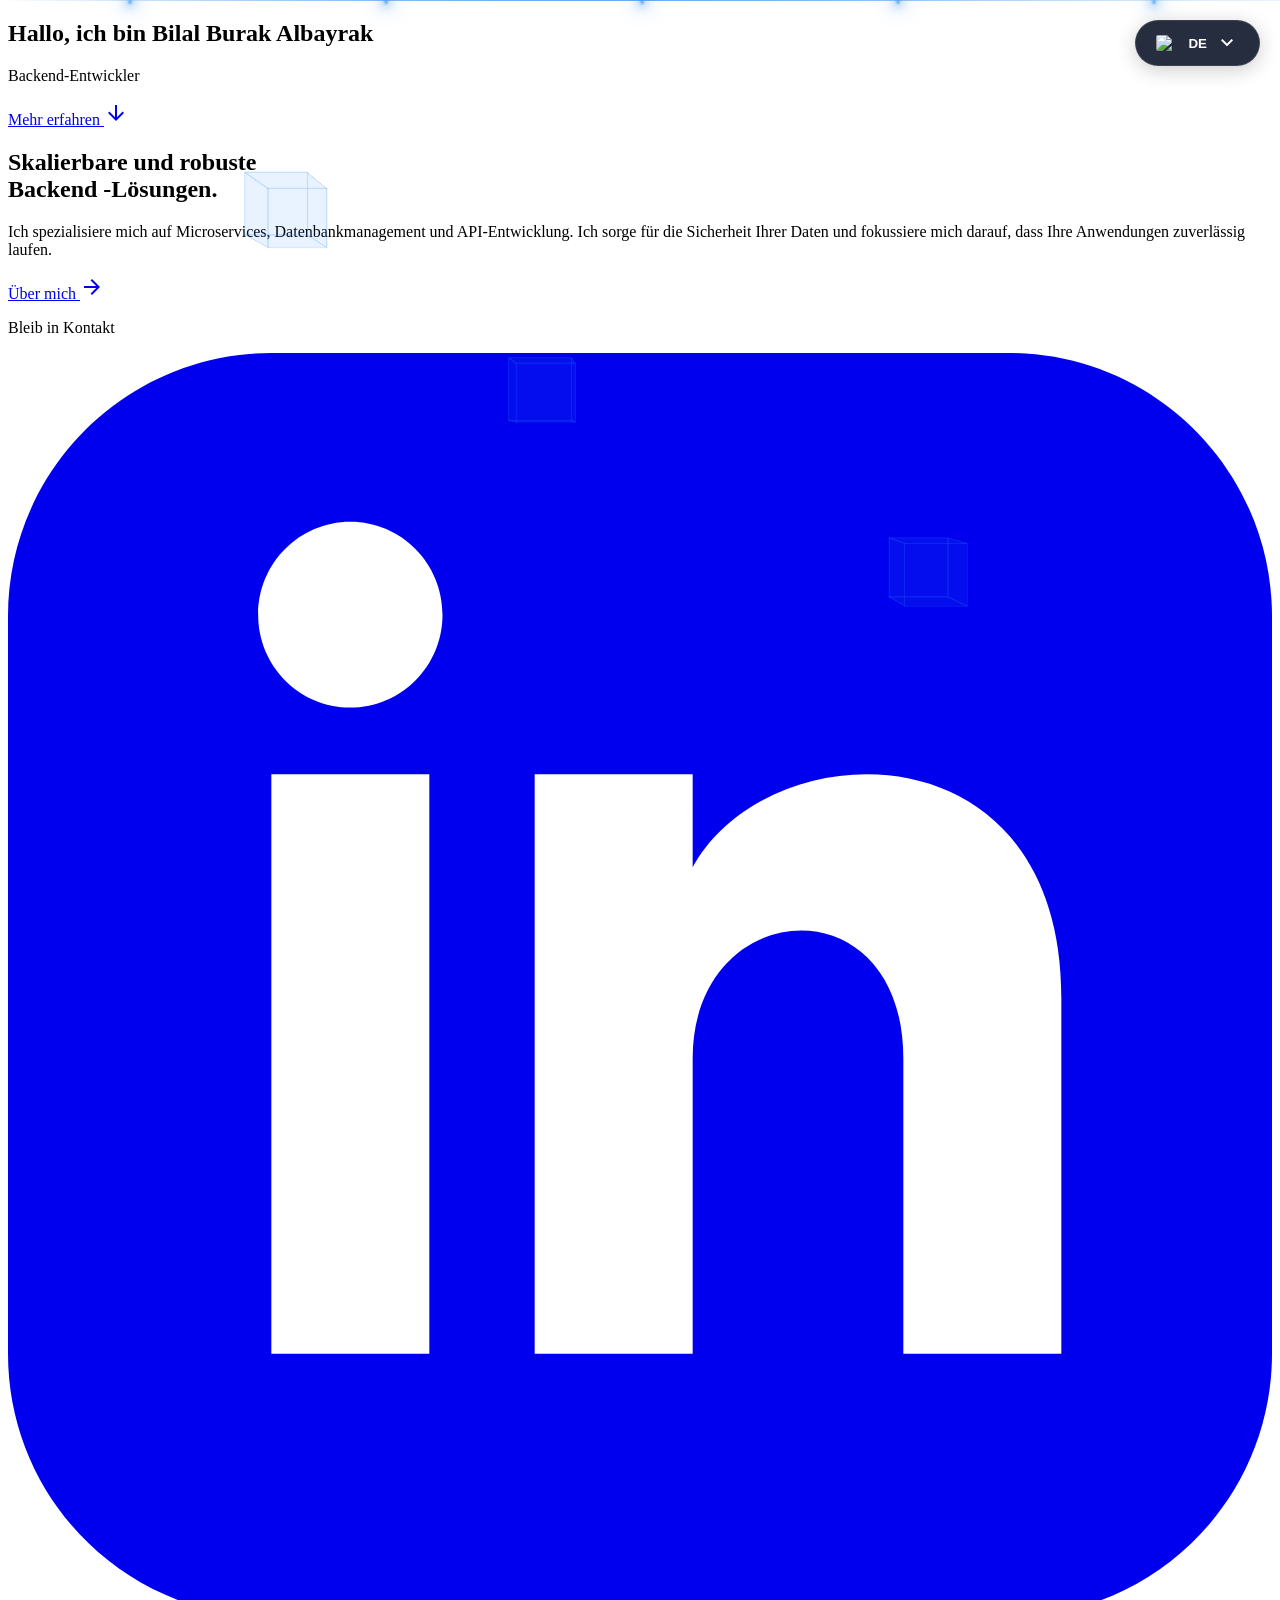
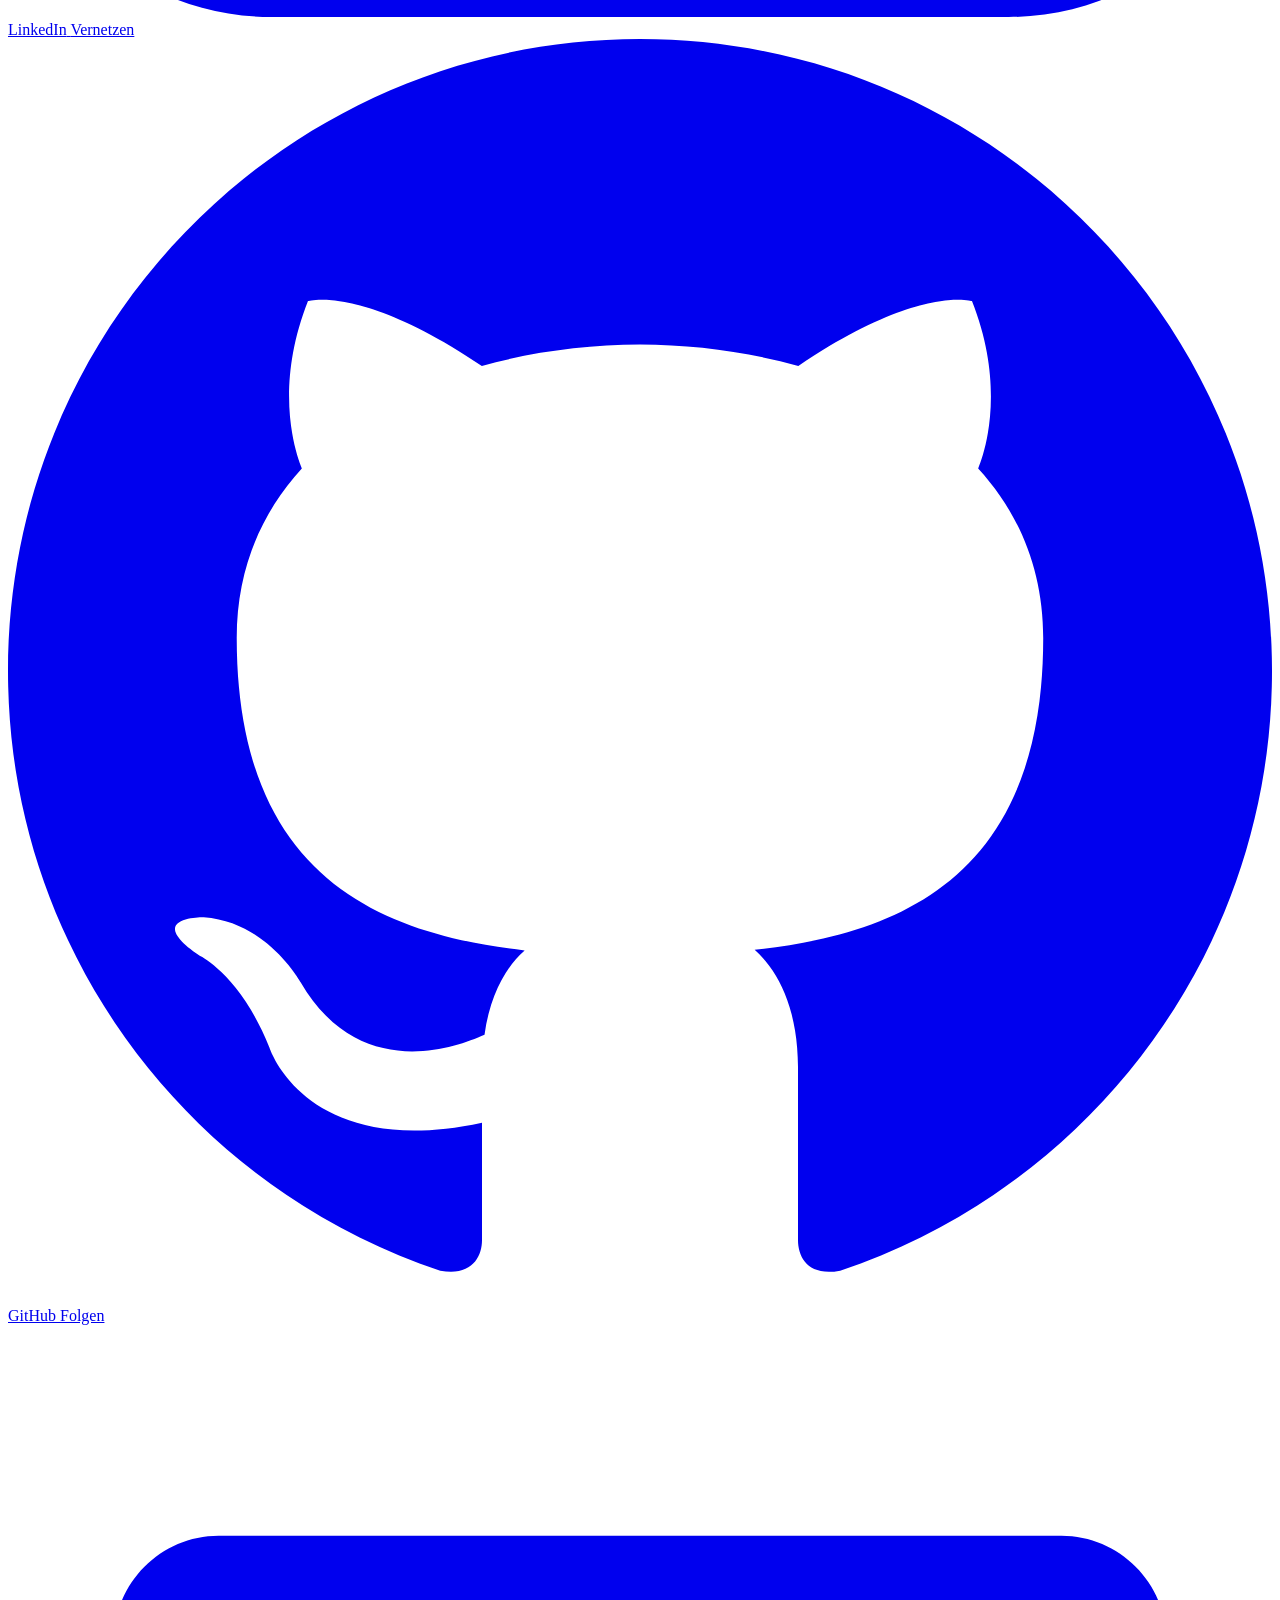
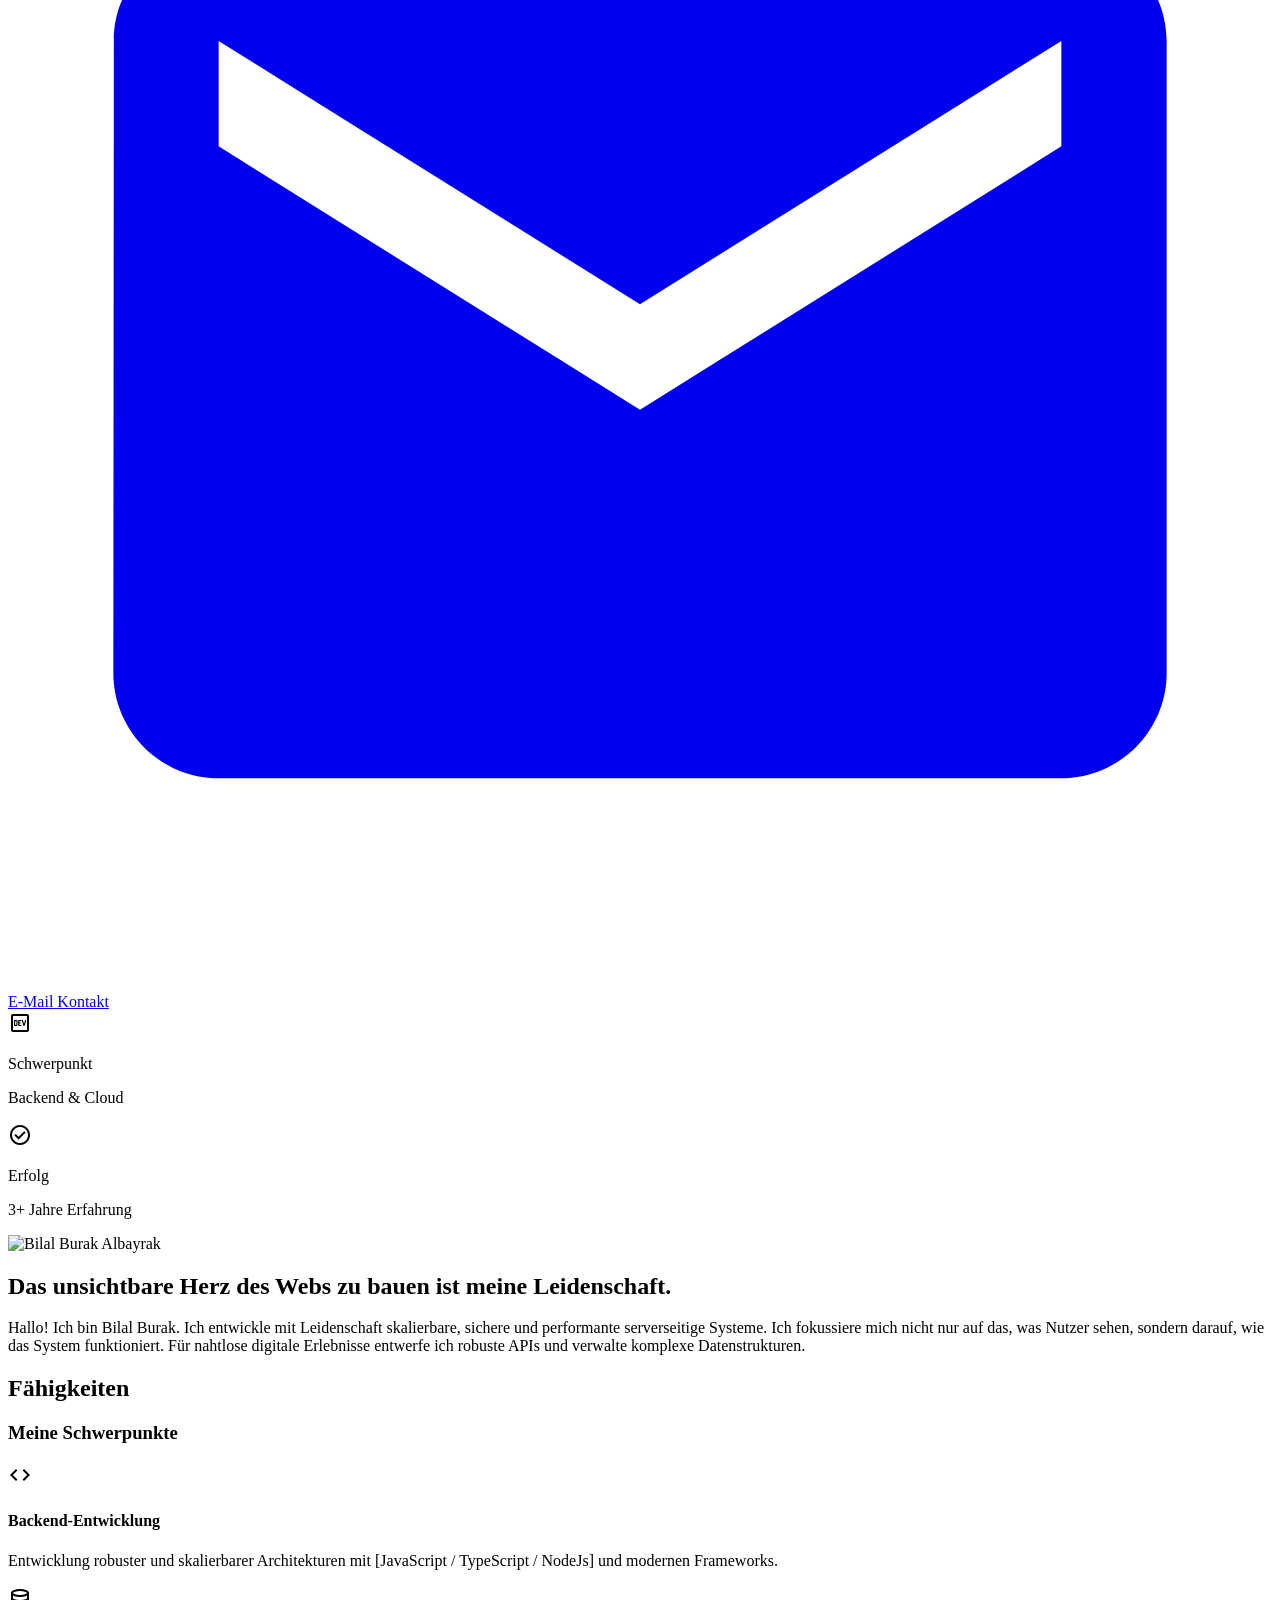
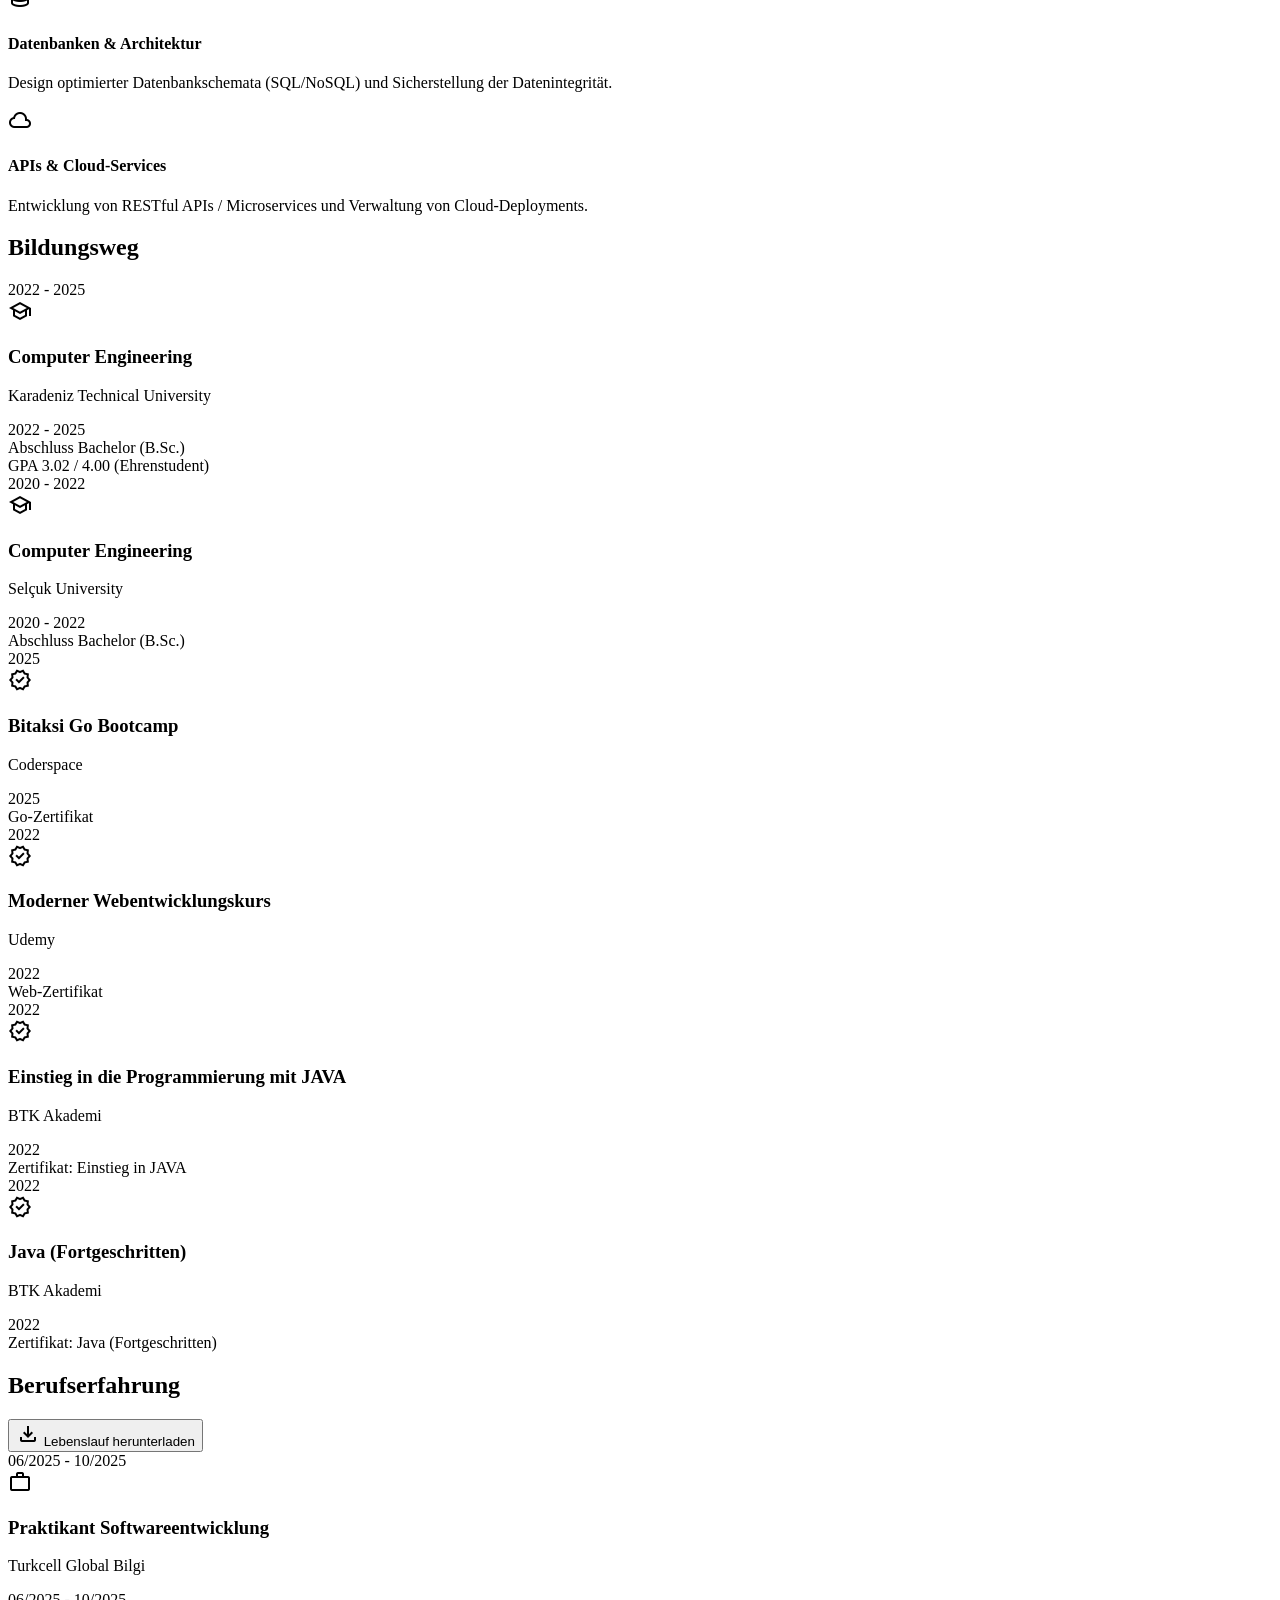
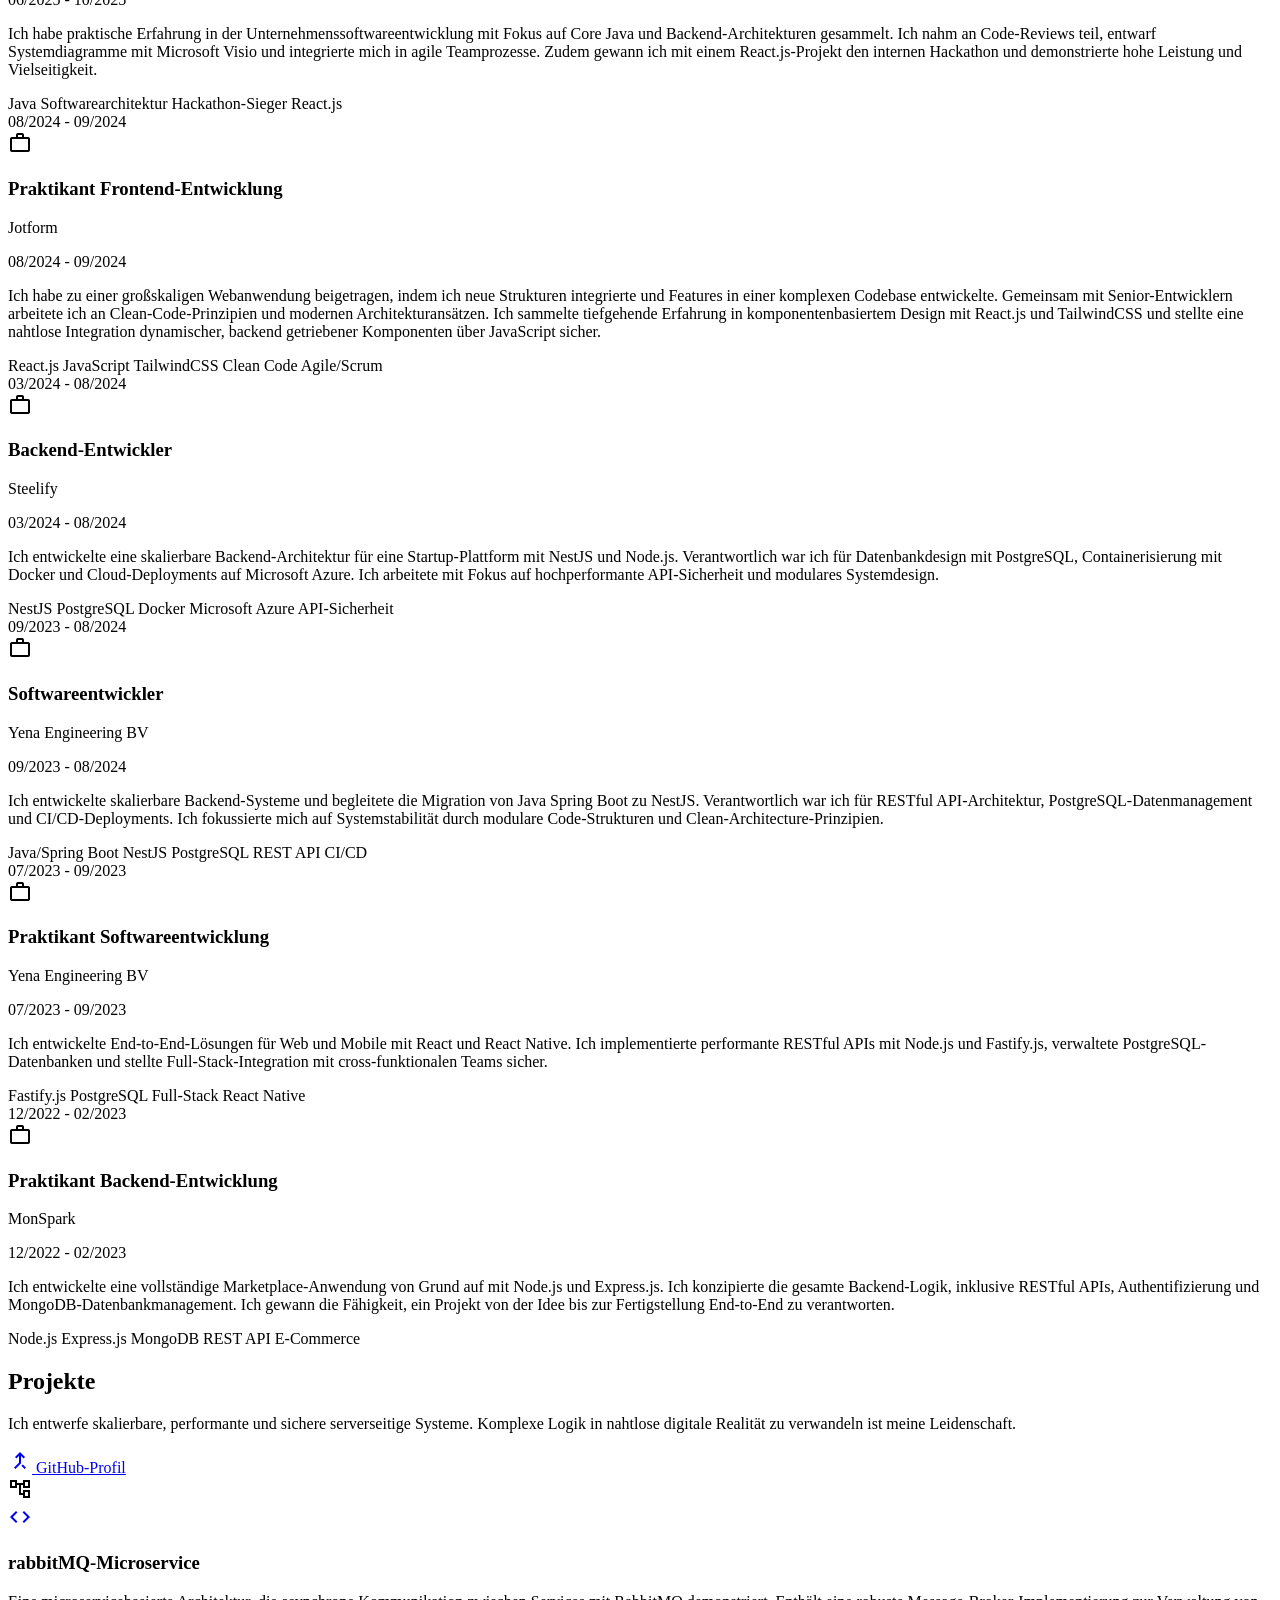
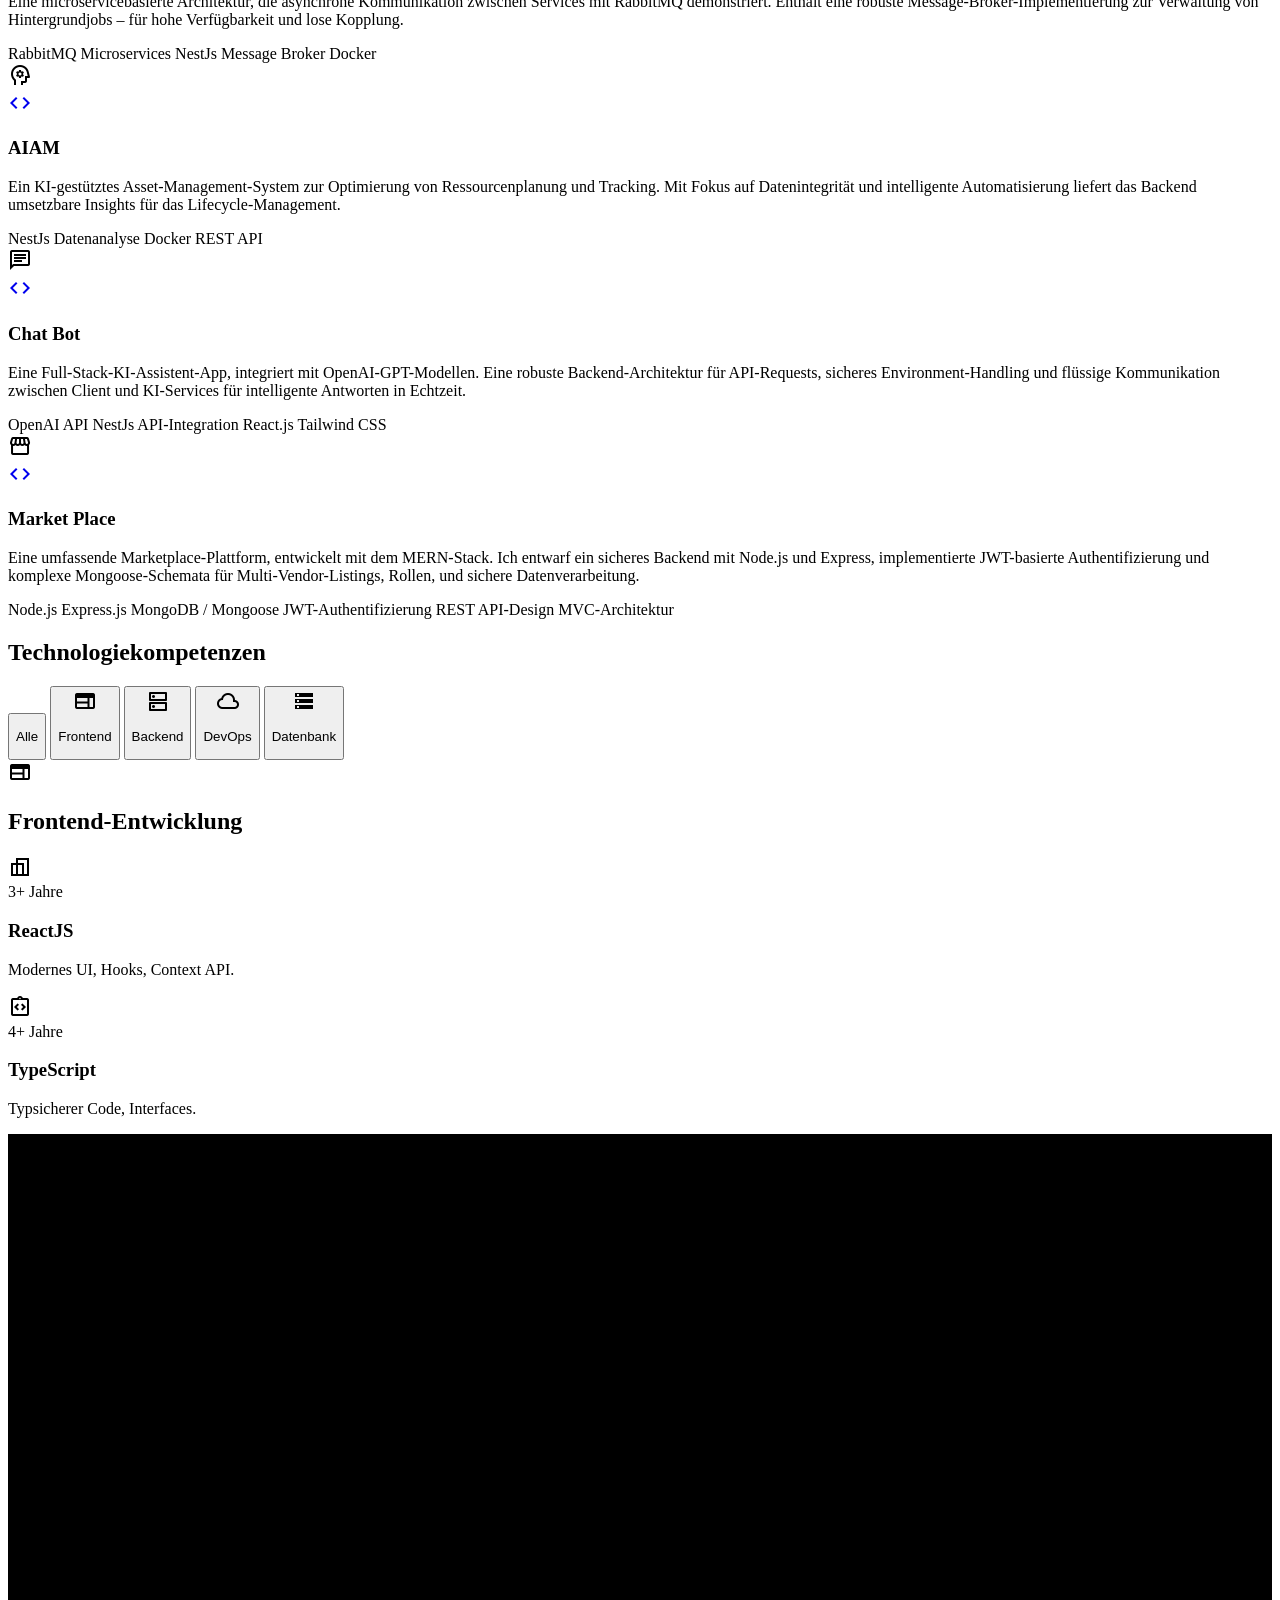
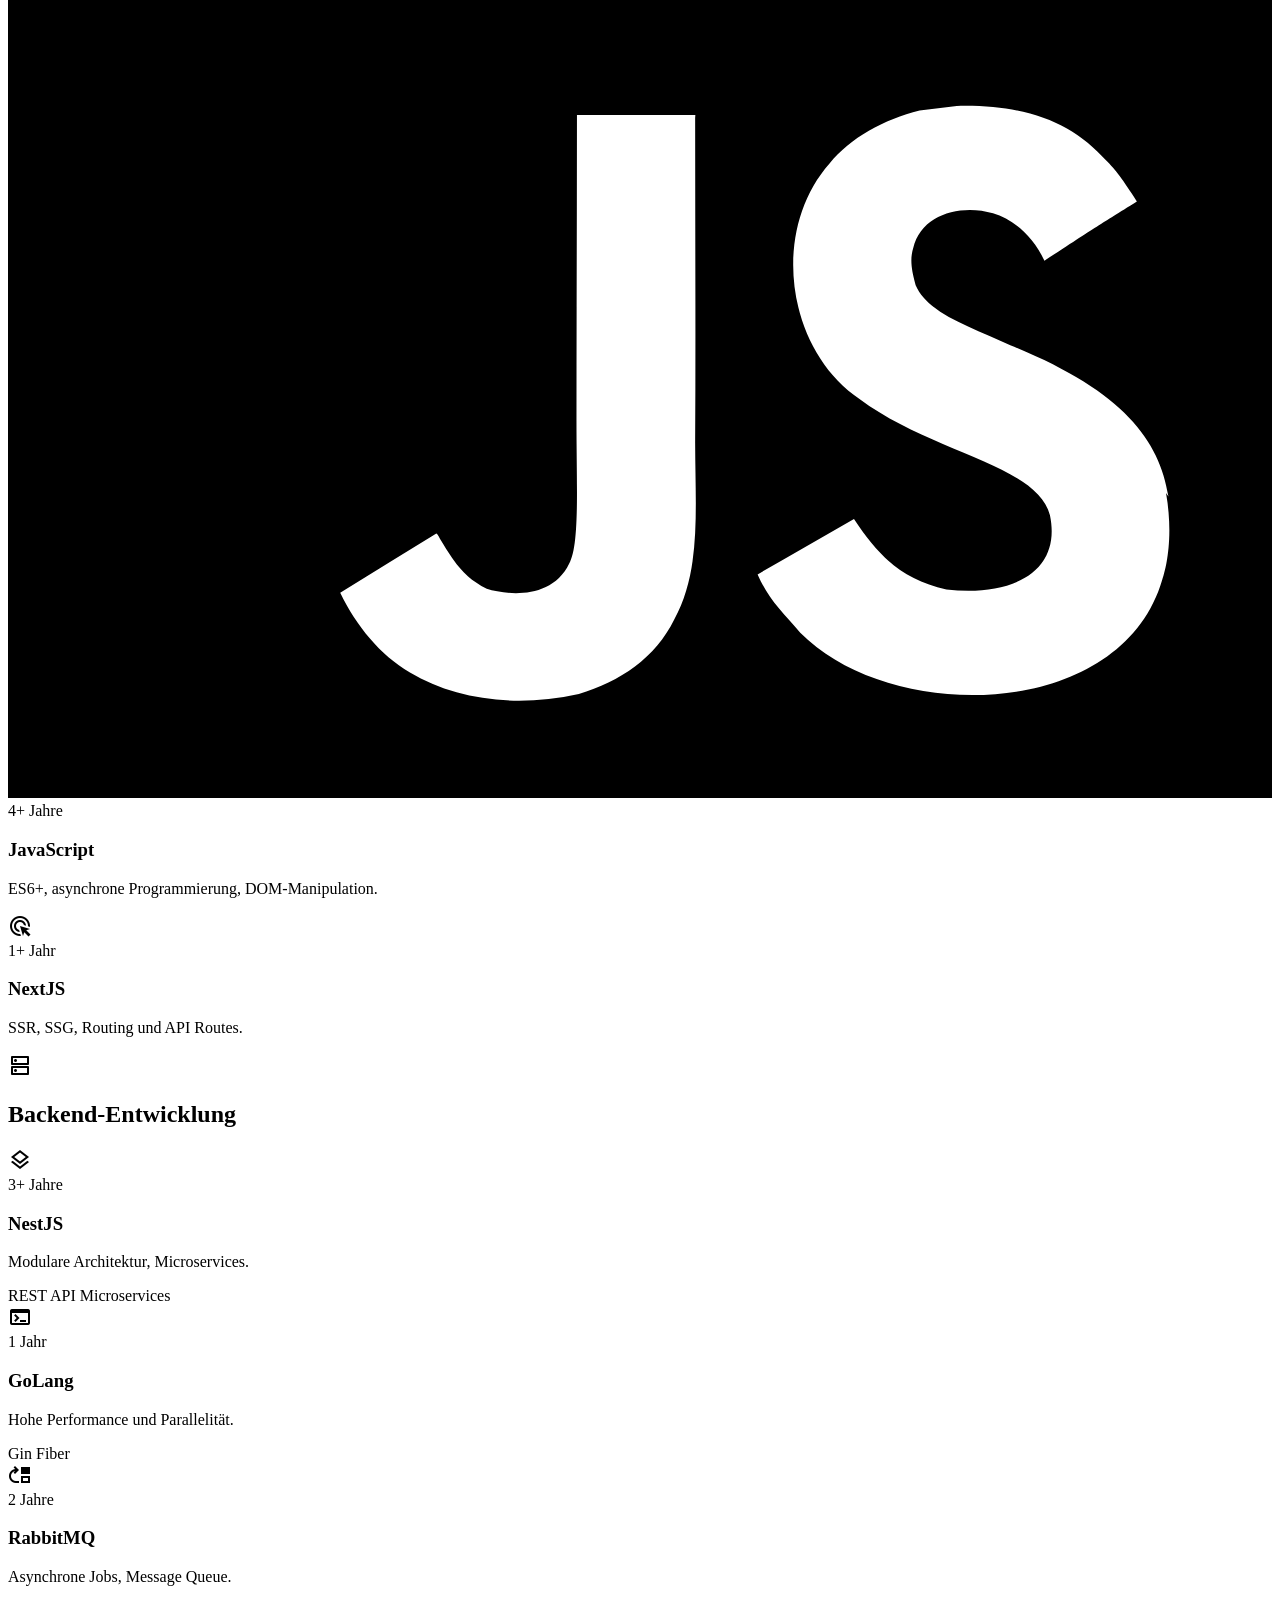
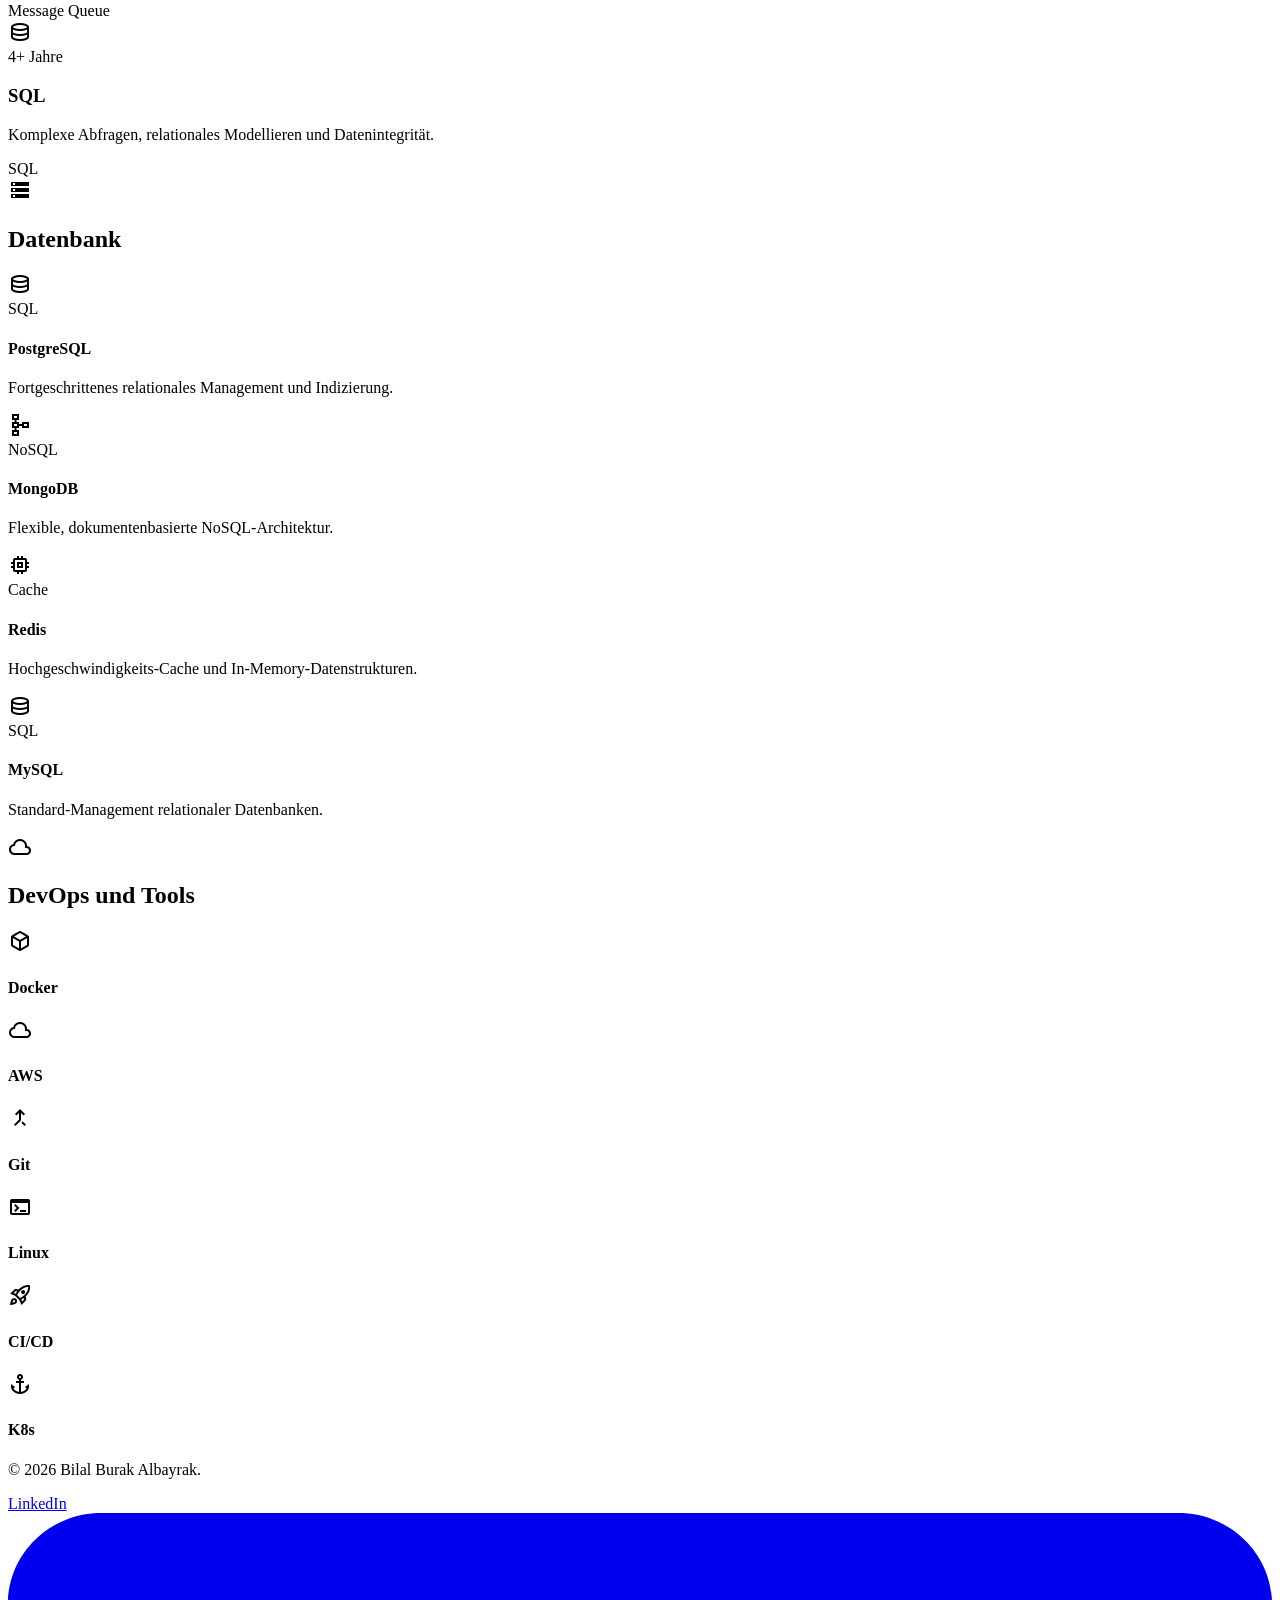
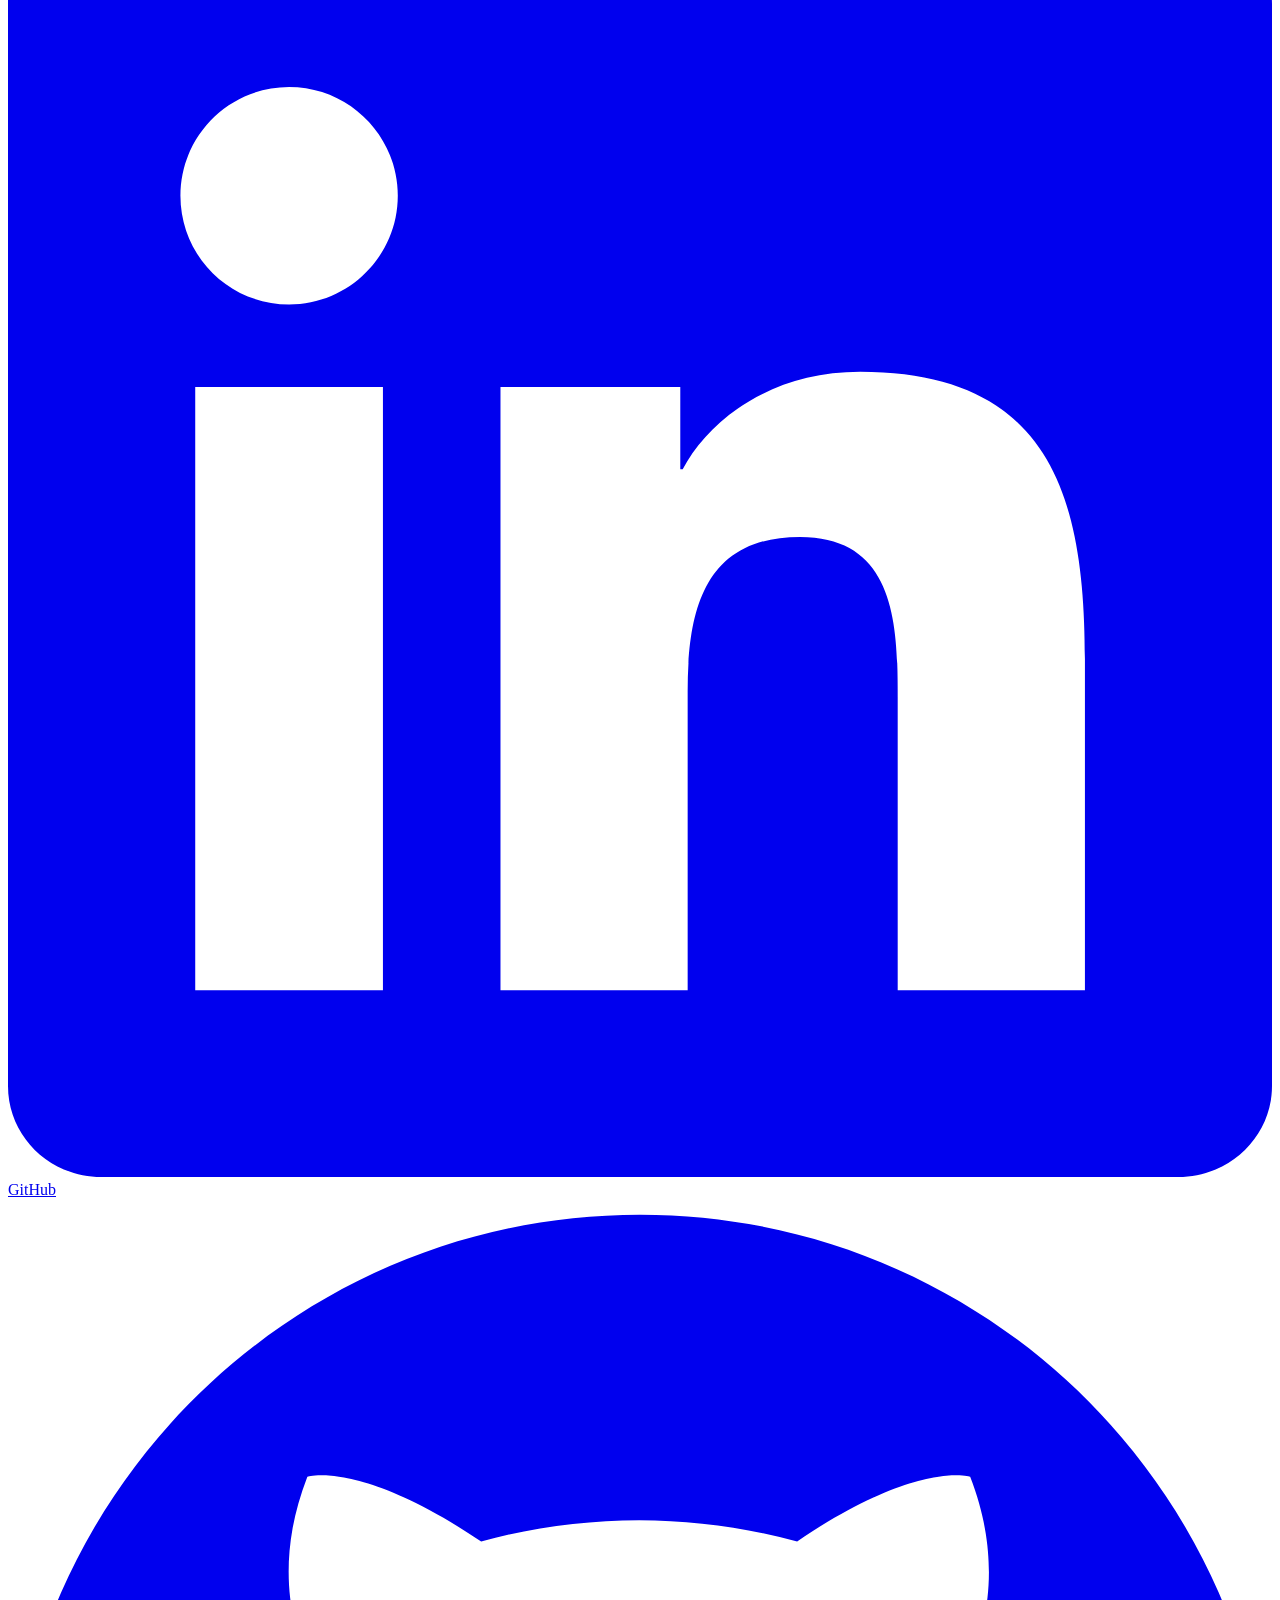
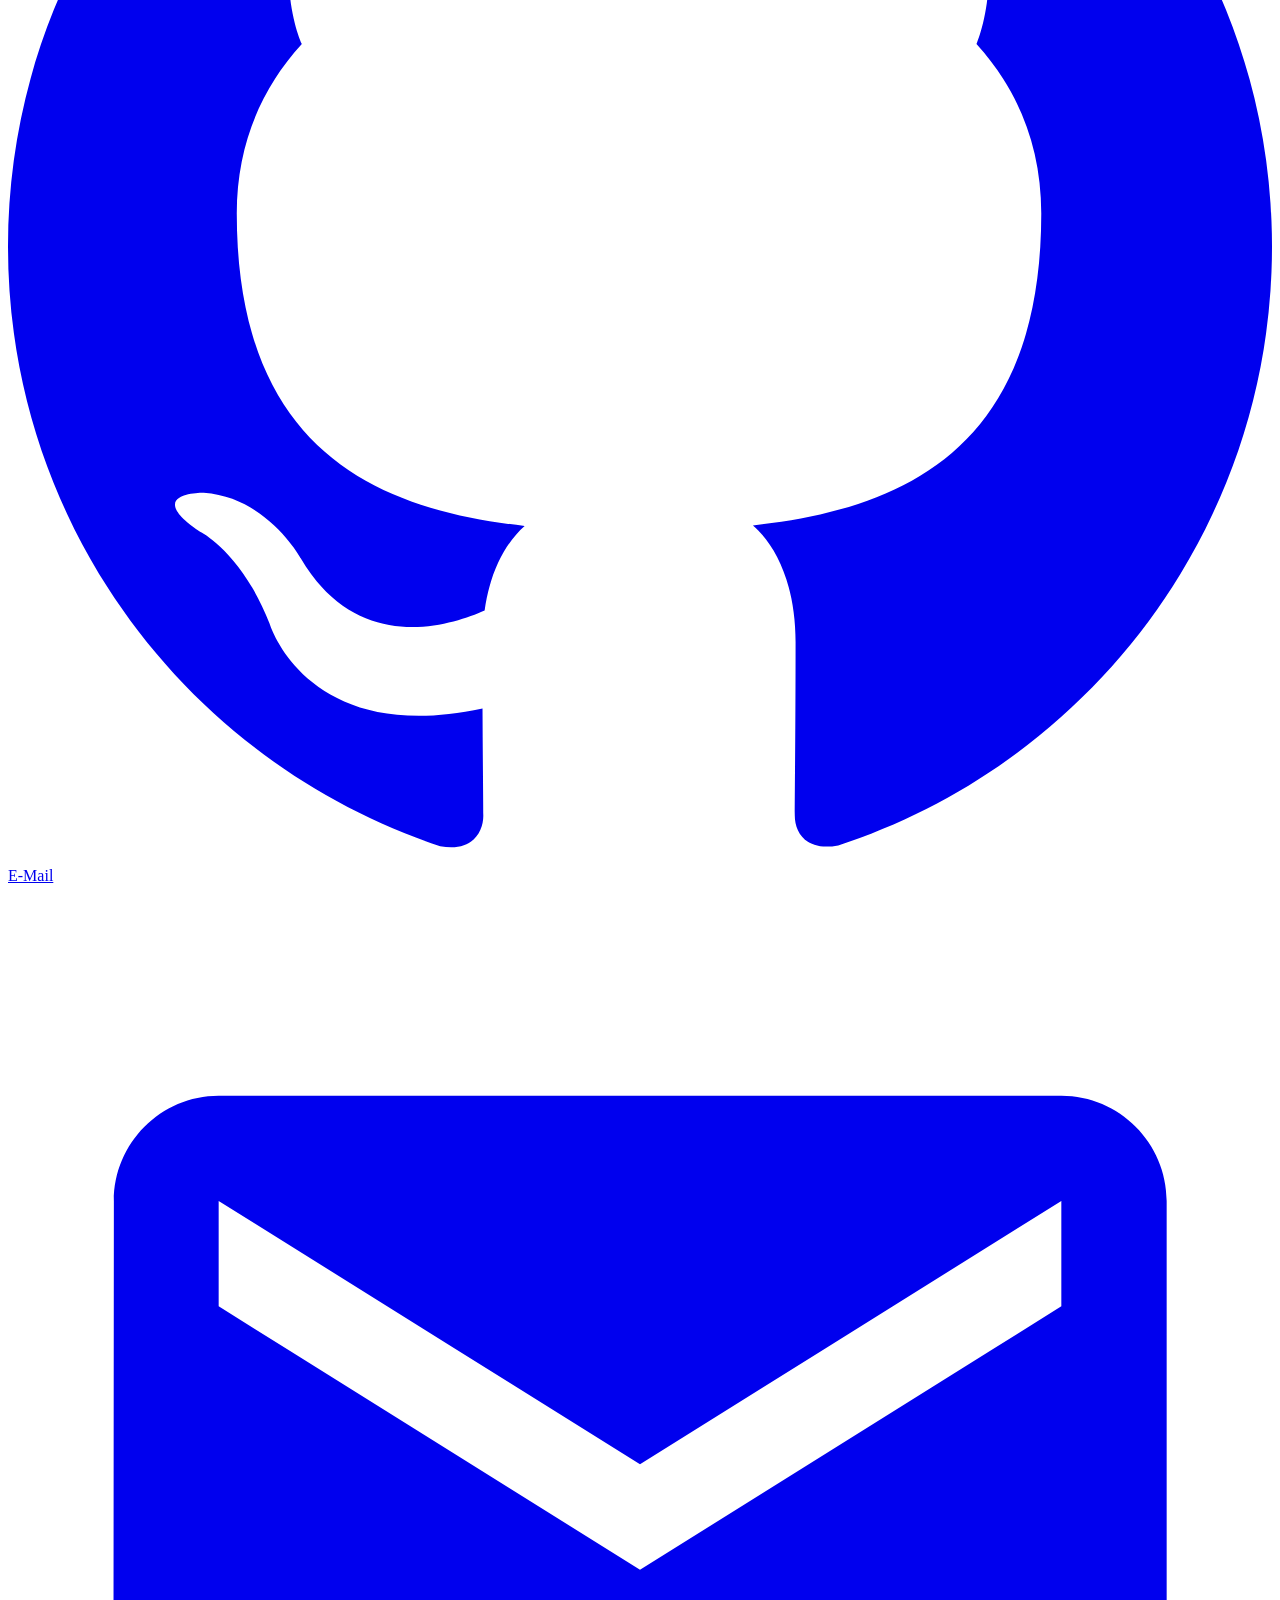
==== german.html @ 43b30c22 "Refactor code structure for improved readability and maintainability" ====
<!DOCTYPE html>
<html class="dark scroll-smooth" lang="de">
  <head>
    <meta charset="utf-8" />
    <meta name="viewport" content="width=device-width, initial-scale=1.0" />
    <meta
      name="viewport"
      content="width=device-width, initial-scale=1.0, maximum-scale=1.0, user-scalable=no"
    />
    <title>Portfolio | Bilal Burak Albayrak</title>
    <script src="https://cdn.tailwindcss.com?plugins=forms,container-queries"></script>
    <link href="https://fonts.googleapis.com" rel="preconnect" />
    <link crossorigin="" href="https://fonts.gstatic.com" rel="preconnect" />
    <link
      href="https://fonts.googleapis.com/css2?family=Space+Grotesk:wght@300;400;500;600;700&family=Noto+Sans:wght@300;400;500;600;700&display=swap"
      rel="stylesheet"
    />
    <link
      href="https://fonts.googleapis.com/css2?family=Material+Symbols+Outlined:wght,FILL@100..700,0..1&display=swap"
      rel="stylesheet"
    />
    <link
      rel="icon"
      type="image/png"
      href="./bba/favicon-96x96.png"
      sizes="96x96"
    />
    <link rel="icon" type="image/svg+xml" href="./bba/favicon.svg" />
    <link rel="shortcut icon" href="./bba/favicon.ico" />
    <link
      rel="apple-touch-icon"
      sizes="180x180"
      href="./bba/apple-touch-icon.png"
    />
    <link rel="manifest" href="./bba/site.webmanifest" />

    <script src="tailwind.config.js"></script>
    <style>
      .animation-delay-2000 {
        animation-delay: 2s;
      }
      .animation-delay-3000 {
        animation-delay: 3s;
      }
      .animation-delay-4000 {
        animation-delay: 4s;
      }
      ::-webkit-scrollbar {
        width: 8px;
      }
      ::-webkit-scrollbar-track {
        background: #101922;
      }
      ::-webkit-scrollbar-thumb {
        background: #233648;
        border-radius: 4px;
      }
      ::-webkit-scrollbar-thumb:hover {
        background: #2b8cee;
      }
      .card-hover-effect:hover {
        transform: translateY(-2px);
        box-shadow: 0 10px 15px -3px rgba(43, 140, 238, 0.1),
          0 4px 6px -2px rgba(43, 140, 238, 0.05);
      }

      .holographic-grid {
        position: absolute;
        inset: 0;
        background: linear-gradient(
              90deg,
              rgba(43, 140, 238, 0.03) 1px,
              transparent 1px
            )
            0 0 / 50px 50px,
          linear-gradient(rgba(43, 140, 238, 0.03) 1px, transparent 1px) 0 0 /
            50px 50px;
        mask-image: radial-gradient(
          ellipse 80% 50% at 50% 50%,
          black 30%,
          transparent 70%
        );
        animation: gridFlow 20s linear infinite;
      }

      .neural-network {
        position: absolute;
        inset: 0;
        overflow: hidden;
      }

      .neural-line {
        position: absolute;
        background: linear-gradient(
          90deg,
          transparent,
          rgba(43, 140, 238, 0.3),
          transparent
        );
        height: 1px;
        transform-origin: left center;
        animation: neuralFlow 8s linear infinite;
      }

      @keyframes neuralFlow {
        0% {
          transform: translateX(-100%) scaleX(0);
          opacity: 0;
        }
        10% {
          opacity: 1;
        }
        90% {
          opacity: 1;
        }
        100% {
          transform: translateX(100vw) scaleX(1);
          opacity: 0;
        }
      }

      .quantum-particles {
        position: absolute;
        inset: 0;
      }

      .quantum-particle {
        position: absolute;
        width: 4px;
        height: 4px;
        background: rgba(43, 140, 238, 0.8);
        border-radius: 50%;
        filter: blur(1px);
        box-shadow: 0 0 10px 2px rgba(43, 140, 238, 0.6),
          0 0 20px 5px rgba(43, 140, 238, 0.3);
        animation: particleFloat 15s linear infinite;
      }

      .data-stream {
        position: absolute;
        top: 0;
        left: 0;
        width: 100%;
        height: 100%;
        overflow: hidden;
      }

      .data-bit {
        position: absolute;
        font-family: monospace;
        color: rgba(43, 140, 238, 0.4);
        font-size: 14px;
        opacity: 0;
        animation: dataFall 10s linear infinite;
      }

      @keyframes dataFall {
        0% {
          transform: translateY(-100px) rotate(0deg);
          opacity: 0;
        }
        10% {
          opacity: 1;
        }
        90% {
          opacity: 1;
        }
        100% {
          transform: translateY(100vh) rotate(360deg);
          opacity: 0;
        }
      }

      .cosmic-dust {
        position: absolute;
        inset: 0;
      }

      .dust-particle {
        position: absolute;
        width: 3px;
        height: 3px;
        background: rgba(255, 255, 255, 0.1);
        border-radius: 50%;
        filter: blur(0.5px);
        animation: dustFloat 20s linear infinite;
      }

      @keyframes dustFloat {
        0% {
          transform: translate(0, 0) rotate(0deg);
          opacity: 0;
        }
        10% {
          opacity: 0.5;
        }
        90% {
          opacity: 0.5;
        }
        100% {
          transform: translate(100px, -100px) rotate(180deg);
          opacity: 0;
        }
      }

      .cube-grid {
        position: absolute;
        inset: 0;
        perspective: 1000px;
        transform-style: preserve-3d;
      }

      .cube {
        position: absolute;
        width: 60px;
        height: 60px;
        transform-style: preserve-3d;
        animation: cubeRotate 40s linear infinite;
      }

      .cube-face {
        position: absolute;
        width: 100%;
        height: 100%;
        border: 1px solid rgba(43, 140, 238, 0.2);
        background: rgba(43, 140, 238, 0.05);
      }

      .cube-face.front {
        transform: translateZ(30px);
      }
      .cube-face.back {
        transform: translateZ(-30px) rotateY(180deg);
      }
      .cube-face.right {
        transform: rotateY(90deg) translateZ(30px);
      }
      .cube-face.left {
        transform: rotateY(-90deg) translateZ(30px);
      }
      .cube-face.top {
        transform: rotateX(90deg) translateZ(30px);
      }
      .cube-face.bottom {
        transform: rotateX(-90deg) translateZ(30px);
      }

      @keyframes cubeRotate {
        0% {
          transform: rotateX(0) rotateY(0) rotateZ(0);
        }
        100% {
          transform: rotateX(360deg) rotateY(360deg) rotateZ(360deg);
        }
      }
      .language-switcher {
        position: fixed;
        top: 20px;
        right: 20px;
        z-index: 1000;
      }

      .language-btn {
        background: rgba(30, 41, 59, 0.9);
        backdrop-filter: blur(10px);
        border: 1px solid rgba(255, 255, 255, 0.1);
        color: white;
        padding: 10px 20px;
        border-radius: 50px;
        font-weight: 600;
        cursor: pointer;
        display: flex;
        align-items: center;
        gap: 8px;
        transition: all 0.3s ease;
        box-shadow: 0 4px 20px rgba(0, 0, 0, 0.2);
      }

      .language-btn:hover {
        background: rgba(30, 41, 59, 1);
        transform: translateY(-2px);
        box-shadow: 0 6px 25px rgba(0, 0, 0, 0.3);
      }

      .language-dropdown {
        position: absolute;
        top: 100%;
        right: 0;
        margin-top: 10px;
        background: rgba(30, 41, 59, 0.95);
        backdrop-filter: blur(10px);
        border: 1px solid rgba(255, 255, 255, 0.1);
        border-radius: 12px;
        padding: 8px;
        min-width: 150px;
        opacity: 0;
        visibility: hidden;
        transform: translateY(-10px);
        transition: all 0.3s ease;
        box-shadow: 0 10px 40px rgba(0, 0, 0, 0.3);
      }

      .language-dropdown.active {
        opacity: 1;
        visibility: visible;
        transform: translateY(0);
      }

      .language-option {
        padding: 12px 16px;
        color: #e2e8f0;
        border-radius: 8px;
        cursor: pointer;
        transition: all 0.2s ease;
        display: flex;
        align-items: center;
        gap: 10px;
      }

      .language-option:hover {
        background: rgba(255, 255, 255, 0.1);
        color: white;
      }

      .language-option.active {
        background: rgba(59, 130, 246, 0.3);
        color: #60a5fa;
      }

      .flag-icon {
        width: 24px;
        height: 16px;
        border-radius: 2px;
        object-fit: cover;
      }

      /* Karanlık tema desteği */
      .dark .language-btn {
        background: rgba(15, 23, 42, 0.9);
      }

      .dark .language-dropdown {
        background: rgba(15, 23, 42, 0.95);
      }
    </style>
  </head>
  <body
    class="bg-background-light dark:bg-background-dark text-slate-900 dark:text-white font-display antialiased overflow-x-hidden"
  >
    <script src="language.js"></script>
    <div class="language-switcher">
      <button class="language-btn" id="languageToggle">
        <img
          src="https://flagcdn.com/w40/gb.png"
          alt="English"
          class="flag-icon"
        />
        <span>EN</span>
        <span class="material-symbols-outlined">expand_more</span>
      </button>

      <div class="language-dropdown" id="languageDropdown">
        <div class="language-option" data-lang="en">
          <img
            src="https://flagcdn.com/w40/gb.png"
            alt="English"
            class="flag-icon"
          />
          <span>English</span>
        </div>
        <div class="language-option" data-lang="tr">
          <img
            src="https://flagcdn.com/w40/tr.png"
            alt="Türkçe"
            class="flag-icon"
          />
          <span>Türkçe</span>
        </div>
        <div class="language-option" data-lang="de">
          <img
            src="https://flagcdn.com/w40/de.png"
            alt="Deutsch"
            class="flag-icon"
          />
          <span>Deutsch</span>
        </div>
      </div>
    </div>

    <!-- Header -->

    <section
      id="intro-1"
      class="min-h-screen flex flex-col justify-center relative overflow-hidden border-b border-border-dark animate-slide-down"
    >
      <div class="absolute inset-0 overflow-hidden pointer-events-none">
        <div class="neural-network">
          <div
            class="neural-line top-1/4"
            style="width: 100vw; animation-delay: 0s"
          ></div>
          <div
            class="neural-line top-1/3"
            style="width: 80vw; animation-delay: 2s"
          ></div>
          <div
            class="neural-line top-1/2"
            style="width: 120vw; animation-delay: 4s"
          ></div>
          <div
            class="neural-line top-2/3"
            style="width: 90vw; animation-delay: 6s"
          ></div>
        </div>

        <div class="quantum-particles">
          <div
            class="quantum-particle"
            style="left: 10%; animation-delay: 0s"
          ></div>
          <div
            class="quantum-particle"
            style="left: 30%; animation-delay: 3s"
          ></div>
          <div
            class="quantum-particle"
            style="left: 50%; animation-delay: 6s"
          ></div>
          <div
            class="quantum-particle"
            style="left: 70%; animation-delay: 9s"
          ></div>
          <div
            class="quantum-particle"
            style="left: 90%; animation-delay: 12s"
          ></div>
        </div>

        <div
          class="absolute top-1/2 left-1/2 -translate-x-1/2 -translate-y-1/2 w-[500px] h-[500px]"
        >
          <div
            class="absolute inset-0 rounded-full bg-gradient-to-r from-primary/30 via-primary/10 to-primary/30 animate-pulse-glow"
          ></div>
          <div
            class="absolute inset-10 rounded-full border-2 border-primary/20 animate-spin-orb"
          ></div>
          <div
            class="absolute inset-20 rounded-full border border-primary/10 animate-spin-slow"
            style="animation-direction: reverse"
          ></div>
          <div
            class="absolute inset-32 rounded-full border border-primary/5 animate-spin-slow"
          ></div>
        </div>

        <div
          class="absolute top-1/3 left-1/4 w-[100px] h-[100px] animate-float"
        >
          <div
            class="absolute inset-0 rounded-full bg-primary/10 blur-md"
          ></div>
          <div
            class="absolute inset-5 rounded-full border border-primary/20"
          ></div>
        </div>

        <div
          class="absolute bottom-1/3 right-1/4 w-[80px] h-[80px] animate-float"
          style="animation-delay: 2s"
        >
          <div
            class="absolute inset-0 rounded-full bg-primary/10 blur-md"
          ></div>
          <div
            class="absolute inset-5 rounded-full border border-primary/20"
          ></div>
        </div>

        <div class="data-stream">
          <div class="data-bit" style="left: 20%; animation-delay: 0s">
            011001
          </div>
          <div class="data-bit" style="left: 40%; animation-delay: 1s">
            101010
          </div>
          <div class="data-bit" style="left: 60%; animation-delay: 2s">
            110011
          </div>
          <div class="data-bit" style="left: 80%; animation-delay: 3s">
            001100
          </div>
          <div class="data-bit" style="left: 30%; animation-delay: 4s">
            111000
          </div>
          <div class="data-bit" style="left: 50%; animation-delay: 5s">
            010101
          </div>
          <div class="data-bit" style="left: 70%; animation-delay: 6s">
            100110
          </div>
        </div>

        <div class="cosmic-dust"></div>
        <div class="data-stream"></div>

        <div class="cube-grid">
          <div class="cube" style="top: 20%; left: 20%; animation-delay: 0s">
            <div class="cube-face front"></div>
            <div class="cube-face back"></div>
            <div class="cube-face right"></div>
            <div class="cube-face left"></div>
            <div class="cube-face top"></div>
            <div class="cube-face bottom"></div>
          </div>
          <div class="cube" style="top: 60%; left: 70%; animation-delay: 10s">
            <div class="cube-face front"></div>
            <div class="cube-face back"></div>
            <div class="cube-face right"></div>
            <div class="cube-face left"></div>
            <div class="cube-face top"></div>
            <div class="cube-face bottom"></div>
          </div>
          <div class="cube" style="top: 40%; left: 40%; animation-delay: 20s">
            <div class="cube-face front"></div>
            <div class="cube-face back"></div>
            <div class="cube-face right"></div>
            <div class="cube-face left"></div>
            <div class="cube-face top"></div>
            <div class="cube-face bottom"></div>
          </div>
        </div>
      </div>

      <div class="absolute inset-0 overflow-hidden pointer-events-none">
        <div
          class="absolute inset-0 bg-[linear-gradient(to_right,#80808012_1px,transparent_1px),linear-gradient(to_bottom,#80808012_1px,transparent_1px)] bg-[size:24px_24px] [mask-image:radial-gradient(ellipse_60%_50%_at_50%_0%,#000_70%,transparent_100%)]"
        ></div>
        <div
          class="absolute top-1/2 left-1/2 -translate-x-1/2 -translate-y-1/2 w-[600px] h-[600px] bg-primary/20 rounded-full blur-[120px] animate-blob mix-blend-screen dark:mix-blend-lighten opacity-60"
        ></div>
        <div
          class="absolute top-1/2 left-1/2 -translate-x-1/2 -translate-y-1/2 w-[500px] h-[500px] bg-blue-400/10 rounded-full blur-[100px] animate-blob animation-delay-2000 ml-32 mt-20 mix-blend-screen dark:mix-blend-lighten opacity-60"
        ></div>
      </div>

      <div
        class="relative z-10 w-full px-5 py-20 flex flex-col items-center justify-center text-center"
      >
        <h1
          class="mb-6 text-5xl md:text-7xl lg:text-8xl font-bold tracking-tight text-slate-900 dark:text-white"
        >
          <span
            class="block text-2xl md:text-3xl font-medium text-slate-500 dark:text-slate-400 tracking-normal mb-3"
            >Hallo, ich bin</span
          >
          <span
            class="bg-gradient-to-r from-slate-900 via-slate-700 to-slate-900 dark:from-white dark:via-slate-200 dark:to-white bg-[length:200%_auto] bg-clip-text text-transparent animate-shimmer"
            >Bilal Burak Albayrak</span
          >
        </h1>
        <p
          class="mb-12 text-xl md:text-2xl text-slate-600 dark:text-slate-300 font-medium"
        >
          Backend-Entwickler
        </p>
        <div class="flex flex-col items-center gap-8 w-full">
          <a
            href="#intro-2"
            class="group relative flex items-center justify-center gap-3 rounded-full bg-primary hover:bg-blue-600 px-12 py-5 text-lg font-bold text-white transition-all shadow-lg hover:-translate-y-1"
          >
            <span>Mehr erfahren</span>
            <span
              class="material-symbols-outlined text-[24px] group-hover:translate-x-1 transition-transform"
              >arrow_downward</span
            >
          </a>
        </div>
      </div>
    </section>

    <section
      id="intro-2"
      class="w-full relative overflow-hidden bg-background-light dark:bg-background-dark py-20 lg:py-32 border-b border-border-dark"
    >
      <div
        class="absolute -top-[20%] -right-[10%] h-[500px] w-[500px] rounded-full bg-primary/10 blur-[100px] pointer-events-none"
      ></div>
      <div
        class="absolute top-[40%] -left-[10%] h-[300px] w-[300px] rounded-full bg-blue-500/10 blur-[80px] pointer-events-none"
      ></div>

      <div class="mx-auto max-w-[1280px] px-5">
        <div
          class="flex flex-col-reverse lg:flex-row items-center gap-10 lg:gap-20"
        >
          <div class="flex flex-col gap-8 flex-1 text-center lg:text-left z-10">
            <div class="flex flex-col gap-4">
              <h2
                class="text-4xl md:text-5xl font-bold leading-[1.1] tracking-[-0.033em] text-slate-900 dark:text-white"
              >
                Skalierbare und robuste <br />
                <span
                  class="text-transparent bg-clip-text bg-gradient-to-r from-primary to-blue-400"
                  >Backend</span
                >
                -Lösungen.
              </h2>
              <p
                class="text-base md:text-lg leading-relaxed text-slate-500 dark:text-slate-400 max-w-2xl mx-auto lg:mx-0"
              >
                Ich spezialisiere mich auf Microservices, Datenbankmanagement
                und API-Entwicklung. Ich sorge für die Sicherheit Ihrer Daten
                und fokussiere mich darauf, dass Ihre Anwendungen zuverlässig
                laufen.
              </p>
            </div>
            <div class="flex flex-wrap gap-4 justify-center lg:justify-start">
              <a
                href="#about"
                class="group flex items-center justify-center gap-2 rounded-lg bg-primary hover:bg-blue-600 px-6 py-3.5 text-base font-bold text-white transition-all shadow-lg"
              >
                <span>Über mich</span>
                <span
                  class="material-symbols-outlined text-[20px] group-hover:translate-x-1 transition-transform"
                  >arrow_forward</span
                >
              </a>
            </div>

            <div
              class="mt-4 pt-8 border-t border-slate-200 dark:border-border-dark flex flex-col gap-4"
            >
              <p
                class="text-xs font-semibold uppercase tracking-wider text-slate-400 dark:text-slate-500"
              >
                Bleib in Kontakt
              </p>
              <div class="flex justify-center lg:justify-start gap-4">
                <!-- LinkedIn Card -->
                <a
                  class="group flex items-center gap-3 rounded-xl bg-white dark:bg-card-dark border border-slate-200 dark:border-border-dark p-3 hover:border-primary/50 transition-colors shadow-sm"
                  href="https://www.linkedin.com/in/bbalbayrak/"
                  target="_blank"
                >
                  <div
                    class="flex h-8 w-8 items-center justify-center rounded-full bg-[#0077b5]/10 text-[#0077b5]"
                  >
                    <svg
                      class="w-5 h-5"
                      fill="currentColor"
                      viewBox="0 0 24 24"
                    >
                      <path
                        d="M19 0h-14c-2.761 0-5 2.239-5 5v14c0 2.761 2.239 5 5 5h14c2.762 0 5-2.239 5-5v-14c0-2.761-2.238-5-5-5zm-11 19h-3v-11h3v11zm-1.5-12.268c-.966 0-1.75-.79-1.75-1.764s.784-1.764 1.75-1.764 1.75.79 1.75 1.764-.783 1.764-1.75 1.764zm13.5 12.268h-3v-5.604c0-3.368-4-3.113-4 0v5.604h-3v-11h3v1.765c1.396-2.586 7-2.777 7 2.476v6.759z"
                      ></path>
                    </svg>
                  </div>
                  <div class="flex flex-col text-left">
                    <span class="text-xs text-slate-500 dark:text-slate-400"
                      >LinkedIn</span
                    >
                    <span
                      class="text-sm font-bold text-slate-900 dark:text-white group-hover:text-primary transition-colors"
                      >Vernetzen</span
                    >
                  </div>
                </a>

                <!-- GitHub Card -->
                <a
                  class="group flex items-center gap-3 rounded-xl bg-white dark:bg-card-dark border border-slate-200 dark:border-border-dark p-3 hover:border-primary/50 transition-colors shadow-sm"
                  href="https://github.com/bbalbayrak"
                  target="_blank"
                >
                  <div
                    class="flex h-8 w-8 items-center justify-center rounded-full bg-slate-800/10 text-slate-800 dark:bg-white/10 dark:text-white"
                  >
                    <svg
                      class="w-5 h-5"
                      fill="currentColor"
                      viewBox="0 0 24 24"
                    >
                      <path
                        d="M12 0c-6.626 0-12 5.373-12 12 0 5.302 3.438 9.8 8.207 11.387.599.111.793-.261.793-.577v-2.234c-3.338.726-4.033-1.416-4.033-1.416-.546-1.387-1.333-1.756-1.333-1.756-1.089-.745.083-.729.083-.729 1.205.084 1.839 1.237 1.839 1.237 1.07 1.834 2.807 1.304 3.492.997.107-.775.418-1.305.762-1.604-2.665-.305-5.467-1.334-5.467-5.931 0-1.311.469-2.381 1.236-3.221-.124-.303-.535-1.524.117-3.176 0 0 1.008-.322 3.301 1.23.957-.266 1.983-.399 3.003-.404 1.02.005 2.047.138 3.006.404 2.291-1.552 3.297-1.23 3.297-1.23.653 1.653.242 2.874.118 3.176.77.84 1.235 1.911 1.235 3.221 0 4.609-2.807 5.624-5.479 5.921.43.372.823 1.102.823 2.222v3.293c0 .319.192.694.801.576 4.765-1.589 8.199-6.086 8.199-11.386 0-6.627-5.373-12-12-12z"
                      ></path>
                    </svg>
                  </div>
                  <div class="flex flex-col text-left">
                    <span class="text-xs text-slate-500 dark:text-slate-400"
                      >GitHub</span
                    >
                    <span
                      class="text-sm font-bold text-slate-900 dark:text-white group-hover:text-primary transition-colors"
                      >Folgen</span
                    >
                  </div>
                </a>

                <!-- Email Card -->
                <a
                  class="group flex items-center gap-3 rounded-xl bg-white dark:bg-card-dark border border-slate-200 dark:border-border-dark p-3 hover:border-primary/50 transition-colors shadow-sm"
                  href="mailto:bbalbayrakk@gmail.com"
                >
                  <div
                    class="flex h-8 w-8 items-center justify-center rounded-full bg-blue-500/10 text-blue-600 dark:bg-blue-400/10 dark:text-blue-400"
                  >
                    <svg
                      class="w-5 h-5"
                      fill="currentColor"
                      viewBox="0 0 24 24"
                    >
                      <path
                        d="M20 4H4c-1.1 0-1.99.9-1.99 2L2 18c0 1.1.9 2 2 2h16c1.1 0 2-.9 2-2V6c0-1.1-.9-2-2-2zm0 4l-8 5-8-5V6l8 5 8-5v2z"
                      ></path>
                    </svg>
                  </div>
                  <div class="flex flex-col text-left">
                    <span class="text-xs text-slate-500 dark:text-slate-400"
                      >E-Mail</span
                    >
                    <span
                      class="text-sm font-bold text-slate-900 dark:text-white group-hover:text-primary transition-colors"
                      >Kontakt</span
                    >
                  </div>
                </a>
              </div>
            </div>
          </div>

          <div
            class="flex-1 w-full flex justify-center lg:justify-end relative"
          >
            <div class="relative w-full max-w-[500px] aspect-square">
              <div
                class="absolute inset-0 rounded-full border border-slate-200 dark:border-slate-800 scale-90"
              ></div>
              <div
                class="absolute inset-0 rounded-full border border-slate-200 dark:border-slate-800 scale-75 opacity-50"
              ></div>
              <div
                class="absolute inset-0 rounded-full border border-dashed border-primary/30 scale-110 animate-spin-slow"
              ></div>
              <div
                class="absolute inset-4 rounded-3xl overflow-hidden shadow-2xl bg-card-dark border-4 border-white dark:border-card-dark"
              >
                <div
                  class="w-full h-full bg-cover bg-center bg-no-repeat"
                  style="
                    background-image: url('https://images.unsplash.com/photo-1555066931-4365d14bab8c?q=80&w=1000&auto=format&fit=crop');
                  "
                >
                  <div
                    class="absolute inset-0 bg-gradient-to-t from-background-dark/80 to-transparent"
                  ></div>
                </div>
              </div>
              <div
                class="absolute -bottom-6 -right-4 md:right-8 bg-white dark:bg-card-dark p-4 rounded-2xl shadow-xl border border-slate-100 dark:border-border-dark flex items-center gap-3 animate-bounce"
                style="animation-duration: 3s"
              >
                <div
                  class="bg-blue-100 dark:bg-blue-900/30 p-2 rounded-lg text-blue-600 dark:text-blue-400"
                >
                  <span class="material-symbols-outlined">logo_dev</span>
                </div>
                <div>
                  <p class="text-xs text-slate-500 font-semibold">
                    Schwerpunkt
                  </p>
                  <p class="text-sm font-bold text-slate-900 dark:text-white">
                    Backend & Cloud
                  </p>
                </div>
              </div>
              <div
                class="absolute top-10 -left-4 md:left-0 bg-white dark:bg-card-dark p-3 rounded-2xl shadow-xl border border-slate-100 dark:border-border-dark flex items-center gap-3 animate-pulse"
                style="animation-duration: 4s"
              >
                <div
                  class="bg-green-100 dark:bg-green-900/30 p-2 rounded-lg text-green-600 dark:text-green-400"
                >
                  <span class="material-symbols-outlined">check_circle</span>
                </div>
                <div>
                  <p class="text-xs text-slate-500 font-semibold">Erfolg</p>
                  <p class="text-sm font-bold text-slate-900 dark:text-white">
                    3+ Jahre Erfahrung
                  </p>
                </div>
              </div>
            </div>
          </div>
        </div>
      </div>
    </section>

    <section
      id="about"
      class="w-full bg-surface-dark border-b border-border-dark"
    >
      <div class="w-full max-w-[1000px] px-5 md:px-10 py-16 mx-auto">
        <div class="flex flex-col items-center text-center mb-16">
          <div
            class="relative w-32 h-32 md:w-40 md:h-40 rounded-full overflow-hidden shadow-2xl border-4 border-border-dark mb-6 group"
          >
            <img
              src="https://drive.google.com/thumbnail?id=1oIFUVJ6rK_KxXKCunUZQ6S_z-WGGZBI6&sz=w400"
              alt="Bilal Burak Albayrak"
              class="w-full h-full object-cover transition-transform duration-700 group-hover:scale-105"
            />
          </div>
          <h2 class="text-2xl md:text-3xl font-bold text-white mb-4">
            Das unsichtbare Herz des Webs zu bauen ist
            <span
              class="text-transparent bg-clip-text bg-gradient-to-r from-primary to-purple-400"
              >meine Leidenschaft.</span
            >
          </h2>
          <div
            class="max-w-[800px] space-y-6 text-slate-300 text-lg leading-relaxed font-body"
          >
            <p>
              Hallo! Ich bin Bilal Burak. Ich entwickle mit Leidenschaft
              skalierbare, sichere und performante serverseitige Systeme. Ich
              fokussiere mich nicht nur auf das, was Nutzer sehen, sondern
              darauf, wie das System funktioniert. Für nahtlose digitale
              Erlebnisse entwerfe ich robuste APIs und verwalte komplexe
              Datenstrukturen.
            </p>
          </div>
        </div>

        <div class="mb-20">
          <div class="mb-10 text-center">
            <h2
              class="text-primary text-sm font-bold tracking-widest uppercase mb-2"
            >
              Fähigkeiten
            </h2>
            <h3 class="text-white text-3xl font-bold">Meine Schwerpunkte</h3>
          </div>
          <div class="grid grid-cols-1 md:grid-cols-3 gap-6">
            <div
              class="group p-6 rounded-xl bg-background-dark border border-border-dark hover:border-primary/50 transition-all duration-300 text-center"
            >
              <div
                class="size-12 mx-auto rounded-lg bg-primary/10 flex items-center justify-center text-primary mb-4 group-hover:bg-primary group-hover:text-white transition-colors"
              >
                <span class="material-symbols-outlined text-[28px]">code</span>
              </div>
              <h4 class="text-lg font-bold text-white mb-2">
                Backend-Entwicklung
              </h4>
              <p class="text-slate-400 text-sm">
                Entwicklung robuster und skalierbarer Architekturen mit
                [JavaScript / TypeScript / NodeJs] und modernen Frameworks.
              </p>
            </div>
            <div
              class="group p-6 rounded-xl bg-background-dark border border-border-dark hover:border-primary/50 transition-all duration-300 text-center"
            >
              <div
                class="size-12 mx-auto rounded-lg bg-primary/10 flex items-center justify-center text-primary mb-4 group-hover:bg-primary group-hover:text-white transition-colors"
              >
                <span class="material-symbols-outlined text-[28px]"
                  >database</span
                >
              </div>
              <h4 class="text-lg font-bold text-white mb-2">
                Datenbanken & Architektur
              </h4>
              <p class="text-slate-400 text-sm">
                Design optimierter Datenbankschemata (SQL/NoSQL) und
                Sicherstellung der Datenintegrität.
              </p>
            </div>
            <div
              class="group p-6 rounded-xl bg-background-dark border border-border-dark hover:border-primary/50 transition-all duration-300 text-center"
            >
              <div
                class="size-12 mx-auto rounded-lg bg-primary/10 flex items-center justify-center text-primary mb-4 group-hover:bg-primary group-hover:text-white transition-colors"
              >
                <span class="material-symbols-outlined text-[28px]">cloud</span>
              </div>
              <h4 class="text-lg font-bold text-white mb-2">
                APIs & Cloud-Services
              </h4>
              <p class="text-slate-400 text-sm">
                Entwicklung von RESTful APIs / Microservices und Verwaltung von
                Cloud-Deployments.
              </p>
            </div>
          </div>
        </div>
      </div>
    </section>

    <section
      id="career"
      class="flex flex-col items-center flex-grow py-20 px-4 md:px-10 w-full bg-[#101922] border-b border-border-dark"
    >
      <div class="w-full max-w-[960px] flex flex-col gap-10">
        <div
          class="flex flex-col md:flex-row justify-between items-start md:items-center border-b border-[#233648] pb-6 gap-4"
        >
          <div>
            <h1
              class="text-3xl md:text-4xl font-bold tracking-tight mb-2 text-white"
            >
              Bildungsweg
            </h1>
          </div>
        </div>

        <div class="relative pl-2 md:pl-0">
          <div
            class="absolute left-8 top-0 bottom-0 w-[2px] bg-[#233648] hidden md:block md:left-1/2 md:-ml-[1px]"
          ></div>
          <div
            class="absolute left-6 top-0 bottom-0 w-[2px] bg-[#233648] md:hidden"
          ></div>

          <div class="flex flex-col gap-12">
            <div
              class="relative flex flex-col md:flex-row items-center w-full group"
            >
              <div class="hidden md:flex w-1/2 justify-end pr-12 pb-2">
                <span
                  class="text-gray-400 font-bold text-lg group-hover:text-primary transition-colors"
                  >2022 - 2025</span
                >
              </div>
              <div
                class="absolute left-6 md:left-1/2 -ml-[18px] md:-ml-[18px] flex h-9 w-9 items-center justify-center rounded-full border-4 border-[#111a22] bg-[#233648] group-hover:bg-primary transition-colors z-10"
              >
                <span class="material-symbols-outlined text-white text-[18px]"
                  >school</span
                >
              </div>
              <div class="flex w-full md:w-1/2 pl-16 md:pl-12">
                <div
                  class="flex flex-col gap-3 p-6 rounded-xl bg-surface-dark border border-[#233648] hover:border-primary/50 transition-all duration-300 hover:-translate-y-1 hover:shadow-xl hover:shadow-primary/5 w-full"
                >
                  <div
                    class="flex flex-col sm:flex-row justify-between sm:items-start gap-2"
                  >
                    <div>
                      <h3 class="text-xl font-bold text-white">
                        Computer Engineering
                      </h3>
                      <p class="text-primary font-medium">
                        Karadeniz Technical University
                      </p>
                    </div>
                    <span
                      class="md:hidden inline-flex items-center rounded-md bg-[#233648] px-2 py-1 text-xs font-medium text-primary ring-1 ring-inset ring-primary/20 w-fit"
                      >2022 - 2025</span
                    >
                  </div>
                  <div
                    class="flex items-center gap-4 mt-2 border-t border-[#233648] pt-3"
                  >
                    <div class="flex flex-col">
                      <span
                        class="text-[10px] text-gray-500 uppercase tracking-wider font-semibold"
                        >Abschluss</span
                      >
                      <span class="text-sm font-medium text-white"
                        >Bachelor (B.Sc.)</span
                      >
                    </div>
                    <div class="w-[1px] h-8 bg-[#233648]"></div>
                    <div class="flex flex-col">
                      <span
                        class="text-[10px] text-gray-500 uppercase tracking-wider font-semibold"
                        >GPA</span
                      >
                      <span class="text-sm font-medium text-white"
                        >3.02 / 4.00 (Ehrenstudent)</span
                      >
                    </div>
                  </div>
                </div>
              </div>
            </div>

            <div
              class="relative flex flex-col md:flex-row-reverse items-center w-full group"
            >
              <div class="hidden md:flex w-1/2 justify-start pl-12 pb-2">
                <span
                  class="text-gray-400 font-bold text-lg group-hover:text-primary transition-colors"
                  >2020 - 2022</span
                >
              </div>
              <div
                class="absolute left-6 md:left-1/2 -ml-[18px] md:-ml-[18px] flex h-9 w-9 items-center justify-center rounded-full border-4 border-[#111a22] bg-[#233648] group-hover:bg-primary transition-colors z-10"
              >
                <span class="material-symbols-outlined text-white text-[18px]"
                  >school</span
                >
              </div>
              <div class="flex w-full md:w-1/2 pl-16 md:pr-12 md:pl-0">
                <div
                  class="flex flex-col gap-3 p-6 rounded-xl bg-surface-dark border border-[#233648] hover:border-primary/50 transition-all duration-300 hover:-translate-y-1 hover:shadow-xl hover:shadow-primary/5 w-full"
                >
                  <div
                    class="flex flex-col sm:flex-row justify-between sm:items-start gap-2"
                  >
                    <div>
                      <h3 class="text-xl font-bold text-white">
                        Computer Engineering
                      </h3>
                      <p class="text-primary font-medium">Selçuk University</p>
                    </div>
                    <span
                      class="md:hidden inline-flex items-center rounded-md bg-[#233648] px-2 py-1 text-xs font-medium text-gray-300 ring-1 ring-inset ring-gray-500/20 w-fit"
                      >2020 - 2022</span
                    >
                  </div>
                  <div
                    class="flex items-center gap-4 mt-2 border-t border-[#233648] pt-3"
                  >
                    <div class="flex flex-col">
                      <span
                        class="text-[10px] text-gray-500 uppercase tracking-wider font-semibold"
                        >Abschluss</span
                      >
                      <span class="text-sm font-medium text-white"
                        >Bachelor (B.Sc.)</span
                      >
                    </div>
                  </div>
                </div>
              </div>
            </div>

            <div
              class="relative flex flex-col md:flex-row items-center w-full group"
            >
              <div class="hidden md:flex w-1/2 justify-end pr-12 pb-2">
                <span
                  class="text-gray-400 font-bold text-lg group-hover:text-primary transition-colors"
                  >2025</span
                >
              </div>
              <div
                class="absolute left-6 md:left-1/2 -ml-[18px] md:-ml-[18px] flex h-9 w-9 items-center justify-center rounded-full border-4 border-[#111a22] bg-[#233648] group-hover:bg-primary transition-colors z-10"
              >
                <span class="material-symbols-outlined text-white text-[18px]"
                  >verified</span
                >
              </div>
              <div class="flex w-full md:w-1/2 pl-16 md:pl-12">
                <div
                  class="flex flex-col gap-3 p-6 rounded-xl bg-surface-dark border border-[#233648] hover:border-primary/50 transition-all duration-300 hover:-translate-y-1 hover:shadow-xl hover:shadow-primary/5 w-full"
                >
                  <div
                    class="flex flex-col sm:flex-row justify-between sm:items-start gap-2"
                  >
                    <div>
                      <h3 class="text-xl font-bold text-white">
                        Bitaksi Go Bootcamp
                      </h3>
                      <p class="text-primary font-medium">Coderspace</p>
                    </div>
                    <span
                      class="md:hidden inline-flex items-center rounded-md bg-[#233648] px-2 py-1 text-xs font-medium text-gray-300 ring-1 ring-inset ring-gray-500/20 w-fit"
                      >2025</span
                    >
                  </div>
                  <div class="flex flex-wrap gap-2 mt-2">
                    <span
                      class="px-3 py-1 rounded-full bg-[#111a22] text-xs font-medium text-gray-300 border border-[#233648]"
                      >Go-Zertifikat</span
                    >
                  </div>
                </div>
              </div>
            </div>

            <div
              class="relative flex flex-col md:flex-row-reverse items-center w-full group"
            >
              <div class="hidden md:flex w-1/2 justify-start pl-12 pb-2">
                <span
                  class="text-gray-400 font-bold text-lg group-hover:text-primary transition-colors"
                  >2022</span
                >
              </div>
              <div
                class="absolute left-6 md:left-1/2 -ml-[18px] md:-ml-[18px] flex h-9 w-9 items-center justify-center rounded-full border-4 border-[#111a22] bg-[#233648] group-hover:bg-primary transition-colors z-10"
              >
                <span class="material-symbols-outlined text-white text-[18px]"
                  >verified</span
                >
              </div>
              <div class="flex w-full md:w-1/2 pl-16 md:pr-12 md:pl-0">
                <div
                  class="flex flex-col gap-3 p-6 rounded-xl bg-surface-dark border border-[#233648] hover:border-primary/50 transition-all duration-300 hover:-translate-y-1 hover:shadow-xl hover:shadow-primary/5 w-full"
                >
                  <div
                    class="flex flex-col sm:flex-row justify-between sm:items-start gap-2"
                  >
                    <div>
                      <h3 class="text-xl font-bold text-white">
                        Moderner Webentwicklungskurs
                      </h3>
                      <p class="text-primary font-medium">Udemy</p>
                    </div>
                    <span
                      class="md:hidden inline-flex items-center rounded-md bg-[#233648] px-2 py-1 text-xs font-medium text-gray-300 ring-1 ring-inset ring-gray-500/20 w-fit"
                      >2022</span
                    >
                  </div>
                  <div class="flex flex-wrap gap-2 mt-2">
                    <span
                      class="px-3 py-1 rounded-full bg-[#111a22] text-xs font-medium text-gray-300 border border-[#233648]"
                      >Web-Zertifikat</span
                    >
                  </div>
                </div>
              </div>
            </div>

            <div
              class="relative flex flex-col md:flex-row items-center w-full group"
            >
              <div class="hidden md:flex w-1/2 justify-end pr-12 pb-2">
                <span
                  class="text-gray-400 font-bold text-lg group-hover:text-primary transition-colors"
                  >2022</span
                >
              </div>
              <div
                class="absolute left-6 md:left-1/2 -ml-[18px] md:-ml-[18px] flex h-9 w-9 items-center justify-center rounded-full border-4 border-[#111a22] bg-[#233648] group-hover:bg-primary transition-colors z-10"
              >
                <span class="material-symbols-outlined text-white text-[18px]"
                  >verified</span
                >
              </div>
              <div class="flex w-full md:w-1/2 pl-16 md:pl-12">
                <div
                  class="flex flex-col gap-3 p-6 rounded-xl bg-surface-dark border border-[#233648] hover:border-primary/50 transition-all duration-300 hover:-translate-y-1 hover:shadow-xl hover:shadow-primary/5 w-full"
                >
                  <div
                    class="flex flex-col sm:flex-row justify-between sm:items-start gap-2"
                  >
                    <div>
                      <h3 class="text-xl font-bold text-white">
                        Einstieg in die Programmierung mit JAVA
                      </h3>
                      <p class="text-primary font-medium">BTK Akademi</p>
                    </div>
                    <span
                      class="md:hidden inline-flex items-center rounded-md bg-[#233648] px-2 py-1 text-xs font-medium text-gray-300 ring-1 ring-inset ring-gray-500/20 w-fit"
                      >2022</span
                    >
                  </div>
                  <div class="flex flex-wrap gap-2 mt-2">
                    <span
                      class="px-3 py-1 rounded-full bg-[#111a22] text-xs font-medium text-gray-300 border border-[#233648]"
                      >Zertifikat: Einstieg in JAVA</span
                    >
                  </div>
                </div>
              </div>
            </div>
          </div>

          <div
            class="relative flex flex-col md:flex-row-reverse items-center w-full group"
          >
            <div class="hidden md:flex w-1/2 justify-start pl-12 pb-2">
              <span
                class="text-gray-400 font-bold text-lg group-hover:text-primary transition-colors"
                >2022</span
              >
            </div>
            <div
              class="absolute left-6 md:left-1/2 -ml-[18px] md:-ml-[18px] flex h-9 w-9 items-center justify-center rounded-full border-4 border-[#111a22] bg-[#233648] group-hover:bg-primary transition-colors z-10"
            >
              <span class="material-symbols-outlined text-white text-[18px]"
                >verified</span
              >
            </div>
            <div class="flex w-full md:w-1/2 pl-16 md:pr-12 md:pl-0">
              <div
                class="flex flex-col gap-3 p-6 rounded-xl bg-surface-dark border border-[#233648] hover:border-primary/50 transition-all duration-300 hover:-translate-y-1 hover:shadow-xl hover:shadow-primary/5 w-full"
              >
                <div
                  class="flex flex-col sm:flex-row justify-between sm:items-start gap-2"
                >
                  <div>
                    <h3 class="text-xl font-bold text-white">
                      Java (Fortgeschritten)
                    </h3>
                    <p class="text-primary font-medium">BTK Akademi</p>
                  </div>
                  <span
                    class="md:hidden inline-flex items-center rounded-md bg-[#233648] px-2 py-1 text-xs font-medium text-gray-300 ring-1 ring-inset ring-gray-500/20 w-fit"
                    >2022</span
                  >
                </div>
                <div class="flex flex-wrap gap-2 mt-2">
                  <span
                    class="px-3 py-1 rounded-full bg-[#111a22] text-xs font-medium text-gray-300 border border-[#233648]"
                    >Zertifikat: Java (Fortgeschritten)</span
                  >
                </div>
              </div>
            </div>
          </div>
        </div>
      </div>
    </section>

    <section
      id="experience"
      class="flex flex-col items-center flex-grow py-20 px-4 md:px-10 w-full bg-background-dark border-b border-border-dark"
    >
      <div class="w-full max-w-[960px] flex flex-col gap-10">
        <div
          class="flex flex-col md:flex-row justify-between items-start md:items-center border-b border-[#233648] pb-6 gap-4"
        >
          <div>
            <h1
              class="text-3xl md:text-4xl font-bold tracking-tight mb-2 text-white"
            >
              Berufserfahrung
            </h1>
          </div>
          <button
            onclick="window.open('https://drive.google.com/file/d/1WsdX2Kbck4eHiHCENeceL0ozvdWiOYrn/view?usp=sharing', '_blank')"
            class="flex shrink-0 cursor-pointer items-center justify-center overflow-hidden rounded-lg h-10 px-6 bg-primary hover:bg-blue-600 transition-all text-white gap-2 text-sm font-bold leading-normal tracking-[0.015em] shadow-lg shadow-primary/20"
          >
            <span class="material-symbols-outlined text-[20px]">download</span>
            <span class="truncate">Lebenslauf herunterladen</span>
          </button>
        </div>

        <div class="relative pl-2 md:pl-0">
          <div
            class="absolute left-8 top-0 bottom-0 w-[2px] bg-[#233648] hidden md:block md:left-1/2 md:-ml-[1px]"
          ></div>
          <div
            class="absolute left-6 top-0 bottom-0 w-[2px] bg-[#233648] md:hidden"
          ></div>

          <div class="flex flex-col gap-12">
            <div
              class="relative flex flex-col md:flex-row items-center w-full group"
            >
              <div class="hidden md:flex w-1/2 justify-end pr-12 pb-2">
                <span
                  class="text-gray-400 font-bold text-lg group-hover:text-primary transition-colors"
                  >06/2025 - 10/2025</span
                >
              </div>
              <div
                class="absolute left-6 md:left-1/2 -ml-[18px] md:-ml-[18px] flex h-9 w-9 items-center justify-center rounded-full border-4 border-[#111a22] bg-[#233648] group-hover:bg-primary transition-colors z-10"
              >
                <span class="material-symbols-outlined text-white text-[18px]"
                  >work</span
                >
              </div>
              <div class="flex w-full md:w-1/2 pl-16 md:pl-12">
                <div
                  class="flex flex-col gap-3 p-6 rounded-xl bg-surface-dark border border-[#233648] hover:border-primary/50 transition-all duration-300 hover:-translate-y-1 hover:shadow-xl hover:shadow-primary/5 w-full"
                >
                  <div
                    class="flex flex-col sm:flex-row justify-between sm:items-start gap-2"
                  >
                    <div>
                      <h3 class="text-xl font-bold text-white">
                        Praktikant Softwareentwicklung
                      </h3>
                      <p class="text-primary font-medium">
                        Turkcell Global Bilgi
                      </p>
                    </div>
                    <span
                      class="md:hidden inline-flex items-center rounded-md bg-[#233648] px-2 py-1 text-xs font-medium text-primary ring-1 ring-inset ring-primary/20 w-fit"
                      >06/2025 - 10/2025</span
                    >
                  </div>
                  <p class="text-gray-400 text-sm leading-relaxed">
                    Ich habe praktische Erfahrung in der
                    Unternehmenssoftwareentwicklung mit Fokus auf Core Java und
                    Backend-Architekturen gesammelt. Ich nahm an Code-Reviews
                    teil, entwarf Systemdiagramme mit Microsoft Visio und
                    integrierte mich in agile Teamprozesse. Zudem gewann ich mit
                    einem React.js-Projekt den internen Hackathon und
                    demonstrierte hohe Leistung und Vielseitigkeit.
                  </p>
                  <div class="flex flex-wrap gap-2 mt-2">
                    <span
                      class="px-3 py-1 rounded-full bg-[#111a22] text-xs font-medium text-gray-300 border border-[#233648]"
                      >Java</span
                    >
                    <span
                      class="px-3 py-1 rounded-full bg-[#111a22] text-xs font-medium text-gray-300 border border-[#233648]"
                      >Softwarearchitektur</span
                    >
                    <span
                      class="px-3 py-1 rounded-full bg-[#111a22] text-xs font-medium text-gray-300 border border-[#233648]"
                      >Hackathon-Sieger</span
                    >
                    <span
                      class="px-3 py-1 rounded-full bg-[#111a22] text-xs font-medium text-gray-300 border border-[#233648]"
                      >React.js</span
                    >
                  </div>
                </div>
              </div>
            </div>

            <div
              class="relative flex flex-col md:flex-row-reverse items-center w-full group"
            >
              <div class="hidden md:flex w-1/2 justify-start pl-12 pb-2">
                <span
                  class="text-gray-400 font-bold text-lg group-hover:text-primary transition-colors"
                  >08/2024 - 09/2024</span
                >
              </div>
              <div
                class="absolute left-6 md:left-1/2 -ml-[18px] md:-ml-[18px] flex h-9 w-9 items-center justify-center rounded-full border-4 border-[#111a22] bg-[#233648] group-hover:bg-primary transition-colors z-10"
              >
                <span class="material-symbols-outlined text-white text-[18px]"
                  >work</span
                >
              </div>
              <div class="flex w-full md:w-1/2 pl-16 md:pr-12 md:pl-0">
                <div
                  class="flex flex-col gap-3 p-6 rounded-xl bg-surface-dark border border-[#233648] hover:border-primary/50 transition-all duration-300 hover:-translate-y-1 hover:shadow-xl hover:shadow-primary/5 w-full"
                >
                  <div
                    class="flex flex-col sm:flex-row justify-between sm:items-start gap-2"
                  >
                    <div>
                      <h3 class="text-xl font-bold text-white">
                        Praktikant Frontend-Entwicklung
                      </h3>
                      <p class="text-primary font-medium">Jotform</p>
                    </div>
                    <span
                      class="md:hidden inline-flex items-center rounded-md bg-[#233648] px-2 py-1 text-xs font-medium text-gray-300 ring-1 ring-inset ring-gray-500/20 w-fit"
                      >08/2024 - 09/2024</span
                    >
                  </div>
                  <p class="text-gray-400 text-sm leading-relaxed">
                    Ich habe zu einer großskaligen Webanwendung beigetragen,
                    indem ich neue Strukturen integrierte und Features in einer
                    komplexen Codebase entwickelte. Gemeinsam mit
                    Senior-Entwicklern arbeitete ich an Clean-Code-Prinzipien
                    und modernen Architekturansätzen. Ich sammelte tiefgehende
                    Erfahrung in komponentenbasiertem Design mit React.js und
                    TailwindCSS und stellte eine nahtlose Integration
                    dynamischer, backend getriebener Komponenten über JavaScript
                    sicher.
                  </p>
                  <div class="flex flex-wrap gap-2 mt-2">
                    <span
                      class="px-3 py-1 rounded-full bg-[#111a22] text-xs font-medium text-gray-300 border border-[#233648]"
                      >React.js</span
                    >
                    <span
                      class="px-3 py-1 rounded-full bg-[#111a22] text-xs font-medium text-gray-300 border border-[#233648]"
                      >JavaScript</span
                    >
                    <span
                      class="px-3 py-1 rounded-full bg-[#111a22] text-xs font-medium text-gray-300 border border-[#233648]"
                      >TailwindCSS</span
                    >
                    <span
                      class="px-3 py-1 rounded-full bg-[#111a22] text-xs font-medium text-gray-300 border border-[#233648]"
                      >Clean Code</span
                    >
                    <span
                      class="px-3 py-1 rounded-full bg-[#111a22] text-xs font-medium text-gray-300 border border-[#233648]"
                      >Agile/Scrum</span
                    >
                  </div>
                </div>
              </div>
            </div>

            <div
              class="relative flex flex-col md:flex-row items-center w-full group"
            >
              <div class="hidden md:flex w-1/2 justify-end pr-12 pb-2">
                <span
                  class="text-gray-400 font-bold text-lg group-hover:text-primary transition-colors"
                  >03/2024 - 08/2024</span
                >
              </div>
              <div
                class="absolute left-6 md:left-1/2 -ml-[18px] md:-ml-[18px] flex h-9 w-9 items-center justify-center rounded-full border-4 border-[#111a22] bg-[#233648] group-hover:bg-primary transition-colors z-10"
              >
                <span class="material-symbols-outlined text-white text-[18px]"
                  >work</span
                >
              </div>
              <div class="flex w-full md:w-1/2 pl-16 md:pl-12">
                <div
                  class="flex flex-col gap-3 p-6 rounded-xl bg-surface-dark border border-[#233648] hover:border-primary/50 transition-all duration-300 hover:-translate-y-1 hover:shadow-xl hover:shadow-primary/5 w-full"
                >
                  <div
                    class="flex flex-col sm:flex-row justify-between sm:items-start gap-2"
                  >
                    <div>
                      <h3 class="text-xl font-bold text-white">
                        Backend-Entwickler
                      </h3>
                      <p class="text-primary font-medium">Steelify</p>
                    </div>
                    <span
                      class="md:hidden inline-flex items-center rounded-md bg-[#233648] px-2 py-1 text-xs font-medium text-gray-300 ring-1 ring-inset ring-gray-500/20 w-fit"
                      >03/2024 - 08/2024</span
                    >
                  </div>
                  <p class="text-gray-400 text-sm leading-relaxed">
                    Ich entwickelte eine skalierbare Backend-Architektur für
                    eine Startup-Plattform mit NestJS und Node.js.
                    Verantwortlich war ich für Datenbankdesign mit PostgreSQL,
                    Containerisierung mit Docker und Cloud-Deployments auf
                    Microsoft Azure. Ich arbeitete mit Fokus auf hochperformante
                    API-Sicherheit und modulares Systemdesign.
                  </p>
                  <div class="flex flex-wrap gap-2 mt-2">
                    <span
                      class="px-3 py-1 rounded-full bg-[#111a22] text-xs font-medium text-gray-300 border border-[#233648]"
                      >NestJS</span
                    >
                    <span
                      class="px-3 py-1 rounded-full bg-[#111a22] text-xs font-medium text-gray-300 border border-[#233648]"
                      >PostgreSQL</span
                    >
                    <span
                      class="px-3 py-1 rounded-full bg-[#111a22] text-xs font-medium text-gray-300 border border-[#233648]"
                      >Docker</span
                    >
                    <span
                      class="px-3 py-1 rounded-full bg-[#111a22] text-xs font-medium text-gray-300 border border-[#233648]"
                      >Microsoft Azure</span
                    >
                    <span
                      class="px-3 py-1 rounded-full bg-[#111a22] text-xs font-medium text-gray-300 border border-[#233648]"
                      >API-Sicherheit</span
                    >
                  </div>
                </div>
              </div>
            </div>

            <div
              class="relative flex flex-col md:flex-row-reverse items-center w-full group"
            >
              <div class="hidden md:flex w-1/2 justify-start pl-12 pb-2">
                <span
                  class="text-gray-400 font-bold text-lg group-hover:text-primary transition-colors"
                  >09/2023 - 08/2024</span
                >
              </div>
              <div
                class="absolute left-6 md:left-1/2 -ml-[18px] md:-ml-[18px] flex h-9 w-9 items-center justify-center rounded-full border-4 border-[#111a22] bg-[#233648] group-hover:bg-primary transition-colors z-10"
              >
                <span class="material-symbols-outlined text-white text-[18px]"
                  >work</span
                >
              </div>
              <div class="flex w-full md:w-1/2 pl-16 md:pr-12 md:pl-0">
                <div
                  class="flex flex-col gap-3 p-6 rounded-xl bg-surface-dark border border-[#233648] hover:border-primary/50 transition-all duration-300 hover:-translate-y-1 hover:shadow-xl hover:shadow-primary/5 w-full"
                >
                  <div
                    class="flex flex-col sm:flex-row justify-between sm:items-start gap-2"
                  >
                    <div>
                      <h3 class="text-xl font-bold text-white">
                        Softwareentwickler
                      </h3>
                      <p class="text-primary font-medium">
                        Yena Engineering BV
                      </p>
                    </div>
                    <span
                      class="md:hidden inline-flex items-center rounded-md bg-[#233648] px-2 py-1 text-xs font-medium text-gray-300 ring-1 ring-inset ring-gray-500/20 w-fit"
                      >09/2023 - 08/2024</span
                    >
                  </div>
                  <p class="text-gray-400 text-sm leading-relaxed">
                    Ich entwickelte skalierbare Backend-Systeme und begleitete
                    die Migration von Java Spring Boot zu NestJS. Verantwortlich
                    war ich für RESTful API-Architektur,
                    PostgreSQL-Datenmanagement und CI/CD-Deployments. Ich
                    fokussierte mich auf Systemstabilität durch modulare
                    Code-Strukturen und Clean-Architecture-Prinzipien.
                  </p>
                  <div class="flex flex-wrap gap-2 mt-2">
                    <span
                      class="px-3 py-1 rounded-full bg-[#111a22] text-xs font-medium text-gray-300 border border-[#233648]"
                      >Java/Spring Boot</span
                    >
                    <span
                      class="px-3 py-1 rounded-full bg-[#111a22] text-xs font-medium text-gray-300 border border-[#233648]"
                      >NestJS</span
                    >
                    <span
                      class="px-3 py-1 rounded-full bg-[#111a22] text-xs font-medium text-gray-300 border border-[#233648]"
                      >PostgreSQL</span
                    >
                    <span
                      class="px-3 py-1 rounded-full bg-[#111a22] text-xs font-medium text-gray-300 border border-[#233648]"
                      >REST API</span
                    >
                    <span
                      class="px-3 py-1 rounded-full bg-[#111a22] text-xs font-medium text-gray-300 border border-[#233648]"
                      >CI/CD</span
                    >
                  </div>
                </div>
              </div>
            </div>

            <div
              class="relative flex flex-col md:flex-row items-center w-full group"
            >
              <div class="hidden md:flex w-1/2 justify-end pr-12 pb-2">
                <span
                  class="text-gray-400 font-bold text-lg group-hover:text-primary transition-colors"
                  >07/2023 - 09/2023</span
                >
              </div>
              <div
                class="absolute left-6 md:left-1/2 -ml-[18px] md:-ml-[18px] flex h-9 w-9 items-center justify-center rounded-full border-4 border-[#111a22] bg-[#233648] group-hover:bg-primary transition-colors z-10"
              >
                <span class="material-symbols-outlined text-white text-[18px]"
                  >work</span
                >
              </div>
              <div class="flex w-full md:w-1/2 pl-16 md:pl-12">
                <div
                  class="flex flex-col gap-3 p-6 rounded-xl bg-surface-dark border border-[#233648] hover:border-primary/50 transition-all duration-300 hover:-translate-y-1 hover:shadow-xl hover:shadow-primary/5 w-full"
                >
                  <div
                    class="flex flex-col sm:flex-row justify-between sm:items-start gap-2"
                  >
                    <div>
                      <h3 class="text-xl font-bold text-white">
                        Praktikant Softwareentwicklung
                      </h3>
                      <p class="text-primary font-medium">
                        Yena Engineering BV
                      </p>
                    </div>
                    <span
                      class="md:hidden inline-flex items-center rounded-md bg-[#233648] px-2 py-1 text-xs font-medium text-gray-300 ring-1 ring-inset ring-gray-500/20 w-fit"
                      >07/2023 - 09/2023</span
                    >
                  </div>
                  <p class="text-gray-400 text-sm leading-relaxed">
                    Ich entwickelte End-to-End-Lösungen für Web und Mobile mit
                    React und React Native. Ich implementierte performante
                    RESTful APIs mit Node.js und Fastify.js, verwaltete
                    PostgreSQL-Datenbanken und stellte Full-Stack-Integration
                    mit cross-funktionalen Teams sicher.
                  </p>
                  <div class="flex flex-wrap gap-2 mt-2">
                    <span
                      class="px-3 py-1 rounded-full bg-[#111a22] text-xs font-medium text-gray-300 border border-[#233648]"
                      >Fastify.js</span
                    >
                    <span
                      class="px-3 py-1 rounded-full bg-[#111a22] text-xs font-medium text-gray-300 border border-[#233648]"
                      >PostgreSQL</span
                    >
                    <span
                      class="px-3 py-1 rounded-full bg-[#111a22] text-xs font-medium text-gray-300 border border-[#233648]"
                      >Full-Stack</span
                    >
                    <span
                      class="px-3 py-1 rounded-full bg-[#111a22] text-xs font-medium text-gray-300 border border-[#233648]"
                      >React Native</span
                    >
                  </div>
                </div>
              </div>
            </div>

            <div
              class="relative flex flex-col md:flex-row-reverse items-center w-full group"
            >
              <div class="hidden md:flex w-1/2 justify-start pl-12 pb-2">
                <span
                  class="text-gray-400 font-bold text-lg group-hover:text-primary transition-colors"
                  >12/2022 - 02/2023</span
                >
              </div>
              <div
                class="absolute left-6 md:left-1/2 -ml-[18px] md:-ml-[18px] flex h-9 w-9 items-center justify-center rounded-full border-4 border-[#111a22] bg-[#233648] group-hover:bg-primary transition-colors z-10"
              >
                <span class="material-symbols-outlined text-white text-[18px]"
                  >work</span
                >
              </div>
              <div class="flex w-full md:w-1/2 pl-16 md:pr-12 md:pl-0">
                <div
                  class="flex flex-col gap-3 p-6 rounded-xl bg-surface-dark border border-[#233648] hover:border-primary/50 transition-all duration-300 hover:-translate-y-1 hover:shadow-xl hover:shadow-primary/5 w-full"
                >
                  <div
                    class="flex flex-col sm:flex-row justify-between sm:items-start gap-2"
                  >
                    <div>
                      <h3 class="text-xl font-bold text-white">
                        Praktikant Backend-Entwicklung
                      </h3>
                      <p class="text-primary font-medium">MonSpark</p>
                    </div>
                    <span
                      class="md:hidden inline-flex items-center rounded-md bg-[#233648] px-2 py-1 text-xs font-medium text-gray-300 ring-1 ring-inset ring-gray-500/20 w-fit"
                      >12/2022 - 02/2023</span
                    >
                  </div>
                  <p class="text-gray-400 text-sm leading-relaxed">
                    Ich entwickelte eine vollständige Marketplace-Anwendung von
                    Grund auf mit Node.js und Express.js. Ich konzipierte die
                    gesamte Backend-Logik, inklusive RESTful APIs,
                    Authentifizierung und MongoDB-Datenbankmanagement. Ich
                    gewann die Fähigkeit, ein Projekt von der Idee bis zur
                    Fertigstellung End-to-End zu verantworten.
                  </p>
                  <div class="flex flex-wrap gap-2 mt-2">
                    <span
                      class="px-3 py-1 rounded-full bg-[#111a22] text-xs font-medium text-gray-300 border border-[#233648]"
                      >Node.js</span
                    >
                    <span
                      class="px-3 py-1 rounded-full bg-[#111a22] text-xs font-medium text-gray-300 border border-[#233648]"
                      >Express.js</span
                    >
                    <span
                      class="px-3 py-1 rounded-full bg-[#111a22] text-xs font-medium text-gray-300 border border-[#233648]"
                      >MongoDB</span
                    >
                    <span
                      class="px-3 py-1 rounded-full bg-[#111a22] text-xs font-medium text-gray-300 border border-[#233648]"
                      >REST API</span
                    >
                    <span
                      class="px-3 py-1 rounded-full bg-[#111a22] text-xs font-medium text-gray-300 border border-[#233648]"
                      >E-Commerce</span
                    >
                  </div>
                </div>
              </div>
            </div>
          </div>
        </div>
      </div>
    </section>

    <section
      id="projects"
      class="flex flex-col items-center flex-grow py-20 px-4 md:px-10 w-full bg-background-dark border-b border-border-dark"
    >
      <div class="w-full max-w-[960px] flex flex-col gap-10">
        <div
          class="flex flex-col md:flex-row justify-between items-start md:items-center border-b border-[#233648] pb-6 gap-4"
        >
          <div>
            <h1
              class="text-3xl md:text-4xl font-bold tracking-tight mb-2 text-white"
            >
              Projekte
            </h1>
            <p class="text-gray-400 text-sm md:text-base max-w-xl">
              Ich entwerfe skalierbare, performante und sichere serverseitige
              Systeme. Komplexe Logik in nahtlose digitale Realität zu
              verwandeln ist meine Leidenschaft.
            </p>
          </div>
          <a
            class="flex shrink-0 cursor-pointer items-center justify-center overflow-hidden rounded-lg h-10 px-6 bg-[#233648] hover:bg-[#2d455d] transition-all text-white gap-2 text-sm font-bold leading-normal tracking-[0.015em] border border-[#233648] hover:border-gray-600 shadow-lg shadow-black/20"
            href="https://github.com/bbalbayrak"
            target="_blank"
          >
            <span class="material-symbols-outlined text-[20px]"
              >call_merge</span
            >
            <span class="truncate">GitHub-Profil</span>
          </a>
        </div>

        <div class="grid grid-cols-1 md:grid-cols-2 gap-6">
          <div
            class="flex flex-col p-6 rounded-xl bg-surface-dark border border-[#233648] hover:border-primary/50 transition-all duration-300 hover:-translate-y-1 hover:shadow-xl hover:shadow-primary/5 group h-full"
          >
            <div class="flex justify-between items-start mb-5">
              <div
                class="flex items-center justify-center size-12 rounded-lg bg-[#111a22] border border-[#233648] text-primary group-hover:bg-primary group-hover:text-white transition-colors duration-300"
              >
                <span class="material-symbols-outlined text-[24px]"
                  >account_tree</span
                >
              </div>
              <div class="flex gap-2">
                <a
                  class="flex items-center justify-center size-9 rounded-full bg-[#111a22] border border-[#233648] text-gray-400 hover:text-white hover:border-gray-500 transition-colors"
                  href="https://github.com/bbalbayrak/rabbitMQ-Microservice"
                  title="Quellcode"
                  target="_blank"
                >
                  <span class="material-symbols-outlined text-[18px]"
                    >code</span
                  >
                </a>
              </div>
            </div>
            <h3
              class="text-xl font-bold text-white mb-3 group-hover:text-primary transition-colors"
            >
              rabbitMQ-Microservice
            </h3>
            <p class="text-gray-400 text-sm leading-relaxed mb-6 flex-grow">
              Eine microservicebasierte Architektur, die asynchrone
              Kommunikation zwischen Services mit RabbitMQ demonstriert. Enthält
              eine robuste Message-Broker-Implementierung zur Verwaltung von
              Hintergrundjobs – für hohe Verfügbarkeit und lose Kopplung.
            </p>
            <div
              class="flex flex-wrap gap-2 pt-4 border-t border-[#233648]/50 mt-auto"
            >
              <span
                class="px-3 py-1 rounded-full bg-[#111a22] text-xs font-medium text-gray-400 border border-[#233648]"
                >RabbitMQ</span
              >
              <span
                class="px-3 py-1 rounded-full bg-[#111a22] text-xs font-medium text-gray-400 border border-[#233648]"
                >Microservices</span
              >
              <span
                class="px-3 py-1 rounded-full bg-[#111a22] text-xs font-medium text-gray-400 border border-[#233648]"
                >NestJs</span
              >
              <span
                class="px-3 py-1 rounded-full bg-[#111a22] text-xs font-medium text-gray-400 border border-[#233648]"
                >Message Broker</span
              >
              <span
                class="px-3 py-1 rounded-full bg-[#111a22] text-xs font-medium text-gray-400 border border-[#233648]"
                >Docker</span
              >
            </div>
          </div>

          <div
            class="flex flex-col p-6 rounded-xl bg-surface-dark border border-[#233648] hover:border-primary/50 transition-all duration-300 hover:-translate-y-1 hover:shadow-xl hover:shadow-primary/5 group h-full"
          >
            <div class="flex justify-between items-start mb-5">
              <div
                class="flex items-center justify-center size-12 rounded-lg bg-[#111a22] border border-[#233648] text-primary group-hover:bg-primary group-hover:text-white transition-colors duration-300"
              >
                <span class="material-symbols-outlined text-[24px]"
                  >psychology</span
                >
              </div>
              <div class="flex gap-2">
                <a
                  class="flex items-center justify-center size-9 rounded-full bg-[#111a22] border border-[#233648] text-gray-400 hover:text-white hover:border-gray-500 transition-colors"
                  href="https://github.com/bbalbayrak/AIAM"
                  title="Quellcode"
                  target="_blank"
                >
                  <span class="material-symbols-outlined text-[18px]"
                    >code</span
                  >
                </a>
              </div>
            </div>
            <h3
              class="text-xl font-bold text-white mb-3 group-hover:text-primary transition-colors"
            >
              AIAM
            </h3>
            <p class="text-gray-400 text-sm leading-relaxed mb-6 flex-grow">
              Ein KI-gestütztes Asset-Management-System zur Optimierung von
              Ressourcenplanung und Tracking. Mit Fokus auf Datenintegrität und
              intelligente Automatisierung liefert das Backend umsetzbare
              Insights für das Lifecycle-Management.
            </p>
            <div
              class="flex flex-wrap gap-2 pt-4 border-t border-[#233648]/50 mt-auto"
            >
              <span
                class="px-3 py-1 rounded-full bg-[#111a22] text-xs font-medium text-gray-400 border border-[#233648]"
                >NestJs</span
              >
              <span
                class="px-3 py-1 rounded-full bg-[#111a22] text-xs font-medium text-gray-400 border border-[#233648]"
                >Datenanalyse</span
              >
              <span
                class="px-3 py-1 rounded-full bg-[#111a22] text-xs font-medium text-gray-400 border border-[#233648]"
                >Docker</span
              >
              <span
                class="px-3 py-1 rounded-full bg-[#111a22] text-xs font-medium text-gray-400 border border-[#233648]"
                >REST API</span
              >
            </div>
          </div>

          <div
            class="flex flex-col p-6 rounded-xl bg-surface-dark border border-[#233648] hover:border-primary/50 transition-all duration-300 hover:-translate-y-1 hover:shadow-xl hover:shadow-primary/5 group h-full"
          >
            <div class="flex justify-between items-start mb-5">
              <div
                class="flex items-center justify-center size-12 rounded-lg bg-[#111a22] border border-[#233648] text-primary group-hover:bg-primary group-hover:text-white transition-colors duration-300"
              >
                <span class="material-symbols-outlined text-[24px]">chat</span>
              </div>
              <div class="flex gap-2">
                <a
                  class="flex items-center justify-center size-9 rounded-full bg-[#111a22] border border-[#233648] text-gray-400 hover:text-white hover:border-gray-500 transition-colors"
                  href="https://github.com/bbalbayrak/ChatBot"
                  title="Quellcode"
                  target="_blank"
                >
                  <span class="material-symbols-outlined text-[18px]"
                    >code</span
                  >
                </a>
              </div>
            </div>
            <h3
              class="text-xl font-bold text-white mb-3 group-hover:text-primary transition-colors"
            >
              Chat Bot
            </h3>
            <p class="text-gray-400 text-sm leading-relaxed mb-6 flex-grow">
              Eine Full-Stack-KI-Assistent-App, integriert mit
              OpenAI-GPT-Modellen. Eine robuste Backend-Architektur für
              API-Requests, sicheres Environment-Handling und flüssige
              Kommunikation zwischen Client und KI-Services für intelligente
              Antworten in Echtzeit.
            </p>
            <div
              class="flex flex-wrap gap-2 pt-4 border-t border-[#233648]/50 mt-auto"
            >
              <span
                class="px-3 py-1 rounded-full bg-[#111a22] text-xs font-medium text-gray-400 border border-[#233648]"
                >OpenAI API</span
              >
              <span
                class="px-3 py-1 rounded-full bg-[#111a22] text-xs font-medium text-gray-400 border border-[#233648]"
                >NestJs</span
              >
              <span
                class="px-3 py-1 rounded-full bg-[#111a22] text-xs font-medium text-gray-400 border border-[#233648]"
                >API-Integration</span
              >
              <span
                class="px-3 py-1 rounded-full bg-[#111a22] text-xs font-medium text-gray-400 border border-[#233648]"
                >React.js</span
              >
              <span
                class="px-3 py-1 rounded-full bg-[#111a22] text-xs font-medium text-gray-400 border border-[#233648]"
                >Tailwind CSS</span
              >
            </div>
          </div>

          <div
            class="flex flex-col p-6 rounded-xl bg-surface-dark border border-[#233648] hover:border-primary/50 transition-all duration-300 hover:-translate-y-1 hover:shadow-xl hover:shadow-primary/5 group h-full"
          >
            <div class="flex justify-between items-start mb-5">
              <div
                class="flex items-center justify-center size-12 rounded-lg bg-[#111a22] border border-[#233648] text-primary group-hover:bg-primary group-hover:text-white transition-colors duration-300"
              >
                <span class="material-symbols-outlined text-[24px]"
                  >storefront</span
                >
              </div>
              <div class="flex gap-2">
                <a
                  class="flex items-center justify-center size-9 rounded-full bg-[#111a22] border border-[#233648] text-gray-400 hover:text-white hover:border-gray-500 transition-colors"
                  href="https://github.com/bbalbayrak/Market-Place"
                  title="Quellcode"
                  target="_blank"
                >
                  <span class="material-symbols-outlined text-[18px]"
                    >code</span
                  >
                </a>
              </div>
            </div>
            <h3
              class="text-xl font-bold text-white mb-3 group-hover:text-primary transition-colors"
            >
              Market Place
            </h3>
            <p class="text-gray-400 text-sm leading-relaxed mb-6 flex-grow">
              Eine umfassende Marketplace-Plattform, entwickelt mit dem
              MERN-Stack. Ich entwarf ein sicheres Backend mit Node.js und
              Express, implementierte JWT-basierte Authentifizierung und
              komplexe Mongoose-Schemata für Multi-Vendor-Listings, Rollen, und
              sichere Datenverarbeitung.
            </p>
            <div
              class="flex flex-wrap gap-2 pt-4 border-t border-[#233648]/50 mt-auto"
            >
              <span
                class="px-3 py-1 rounded-full bg-[#111a22] text-xs font-medium text-gray-400 border border-[#233648]"
                >Node.js</span
              >
              <span
                class="px-3 py-1 rounded-full bg-[#111a22] text-xs font-medium text-gray-400 border border-[#233648]"
                >Express.js</span
              >
              <span
                class="px-3 py-1 rounded-full bg-[#111a22] text-xs font-medium text-gray-400 border border-[#233648]"
                >MongoDB / Mongoose</span
              >
              <span
                class="px-3 py-1 rounded-full bg-[#111a22] text-xs font-medium text-gray-400 border border-[#233648]"
                >JWT-Authentifizierung</span
              >
              <span
                class="px-3 py-1 rounded-full bg-[#111a22] text-xs font-medium text-gray-400 border border-[#233648]"
                >REST API-Design</span
              >
              <span
                class="px-3 py-1 rounded-full bg-[#111a22] text-xs font-medium text-gray-400 border border-[#233648]"
                >MVC-Architektur</span
              >
            </div>
          </div>
        </div>
      </div>
    </section>

    <section
      id="skills"
      class="w-full bg-background-dark border-b border-border-dark"
    >
      <div class="layout-container flex h-full grow flex-col font-display">
        <div class="px-4 md:px-20 lg:px-40 flex flex-1 justify-center py-5">
          <div
            class="layout-content-container flex flex-col max-w-[960px] flex-1"
          >
            <div class="flex flex-wrap justify-between gap-3 p-4 mt-4">
              <div class="flex min-w-72 flex-col gap-3">
                <h1
                  class="text-white text-4xl md:text-5xl font-black leading-tight tracking-[-0.033em]"
                >
                  Technologiekompetenzen
                </h1>
              </div>
            </div>

            <div class="flex gap-3 p-4 flex-wrap overflow-x-auto pb-6">
              <button
                onclick="filterSkills('all')"
                class="flex h-8 shrink-0 items-center justify-center gap-x-2 rounded-lg bg-primary text-white pl-4 pr-4 transition-all"
                id="btn-all"
              >
                <p class="text-xs font-bold leading-normal">Alle</p>
              </button>
              <button
                onclick="filterSkills('frontend')"
                class="flex h-8 shrink-0 items-center justify-center gap-x-2 rounded-lg bg-[#233648] hover:bg-[#2f455a] pl-4 pr-4 transition-all group"
                id="btn-frontend"
              >
                <span
                  class="material-symbols-outlined text-[16px] text-text-muted group-hover:text-white"
                  >web</span
                >
                <p
                  class="text-text-muted group-hover:text-white text-xs font-medium leading-normal"
                >
                  Frontend
                </p>
              </button>
              <button
                onclick="filterSkills('backend')"
                class="flex h-8 shrink-0 items-center justify-center gap-x-2 rounded-lg bg-[#233648] hover:bg-[#2f455a] pl-4 pr-4 transition-all group"
                id="btn-backend"
              >
                <span
                  class="material-symbols-outlined text-[16px] text-text-muted group-hover:text-white"
                  >dns</span
                >
                <p
                  class="text-text-muted group-hover:text-white text-xs font-medium leading-normal"
                >
                  Backend
                </p>
              </button>
              <button
                onclick="filterSkills('devops')"
                class="flex h-8 shrink-0 items-center justify-center gap-x-2 rounded-lg bg-[#233648] hover:bg-[#2f455a] pl-4 pr-4 transition-all group"
                id="btn-devops"
              >
                <span
                  class="material-symbols-outlined text-[16px] text-text-muted group-hover:text-white"
                  >cloud_queue</span
                >
                <p
                  class="text-text-muted group-hover:text-white text-xs font-medium leading-normal"
                >
                  DevOps
                </p>
              </button>
              <button
                onclick="filterSkills('database')"
                class="flex h-8 shrink-0 items-center justify-center gap-x-2 rounded-lg bg-[#233648] hover:bg-[#2f455a] pl-4 pr-4 transition-all group"
                id="btn-database"
              >
                <span
                  class="material-symbols-outlined text-[16px] text-text-muted group-hover:text-white"
                  >storage</span
                >
                <p
                  class="text-text-muted group-hover:text-white text-xs font-medium leading-normal"
                >
                  Datenbank
                </p>
              </button>
            </div>

            <div class="mt-2 skill-section" id="frontend-section">
              <div
                class="flex items-center gap-2 px-4 pb-2 pt-4 border-b border-[#233648] mb-4"
              >
                <span class="material-symbols-outlined text-primary text-xl"
                  >web</span
                >
                <h2
                  class="text-white text-lg font-bold leading-tight tracking-[-0.015em]"
                >
                  Frontend-Entwicklung
                </h2>
              </div>
              <div
                class="grid grid-cols-2 md:grid-cols-3 lg:grid-cols-4 gap-3 px-4"
              >
                <div
                  class="bg-[#233648] rounded-lg p-3 border border-transparent hover:border-primary/50 card-hover-effect transition-all duration-300 group flex flex-col justify-between min-h-[140px]"
                >
                  <div>
                    <div class="flex justify-between items-start mb-2">
                      <div
                        class="size-9 rounded-md bg-[#111a22] flex items-center justify-center group-hover:bg-primary/20 transition-colors"
                      >
                        <span
                          class="material-symbols-outlined text-[#61dafb] text-xl"
                          >responsive_layout</span
                        >
                      </div>
                      <span
                        class="bg-[#111a22] text-text-muted text-[10px] font-semibold px-1.5 py-0.5 rounded"
                        >3+ Jahre</span
                      >
                    </div>
                    <h3 class="text-white text-sm font-bold mb-1">ReactJS</h3>
                    <p
                      class="text-text-muted text-xs leading-snug line-clamp-2"
                    >
                      Modernes UI, Hooks, Context API.
                    </p>
                  </div>
                  <div class="w-full bg-[#111a22] rounded-full h-1 mt-3">
                    <div
                      class="bg-[#61dafb] h-1 rounded-full"
                      style="width: 80%"
                    ></div>
                  </div>
                </div>

                <div
                  class="bg-[#233648] rounded-lg p-3 border border-transparent hover:border-primary/50 card-hover-effect transition-all duration-300 group flex flex-col justify-between min-h-[140px]"
                >
                  <div>
                    <div class="flex justify-between items-start mb-2">
                      <div
                        class="size-9 rounded-md bg-[#111a22] flex items-center justify-center group-hover:bg-primary/20 transition-colors"
                      >
                        <span
                          class="material-symbols-outlined text-[#3178c6] text-xl"
                          >integration_instructions</span
                        >
                      </div>
                      <span
                        class="bg-[#111a22] text-text-muted text-[10px] font-semibold px-1.5 py-0.5 rounded"
                        >4+ Jahre</span
                      >
                    </div>
                    <h3 class="text-white text-sm font-bold mb-1">
                      TypeScript
                    </h3>
                    <p
                      class="text-text-muted text-xs leading-snug line-clamp-2"
                    >
                      Typsicherer Code, Interfaces.
                    </p>
                  </div>
                  <div class="w-full bg-[#111a22] rounded-full h-1 mt-3">
                    <div
                      class="bg-[#3178c6] h-1 rounded-full"
                      style="width: 95%"
                    ></div>
                  </div>
                </div>

                <div
                  class="bg-[#233648] rounded-lg p-3 border border-transparent hover:border-primary/50 card-hover-effect transition-all duration-300 group flex flex-col justify-between min-h-[140px]"
                >
                  <div>
                    <div class="flex justify-between items-start mb-2">
                      <div
                        class="size-9 rounded-md bg-[#111a22] flex items-center justify-center group-hover:bg-primary/20 transition-colors"
                      >
                        <svg
                          class="w-6 h-6 text-[#f7df1e]"
                          fill="currentColor"
                          viewBox="0 0 24 24"
                        >
                          <path
                            d="M0 0h24v24H0V0zm22.034 18.276c-.175-1.095-.888-2.015-3.003-2.873-.736-.345-1.554-.585-1.797-1.14-.091-.33-.105-.51-.046-.705.15-.646.915-.84 1.515-.66.39.12.75.42.976.9 1.034-.676 1.034-.676 1.755-1.125-.27-.42-.404-.601-.586-.78-.63-.705-1.469-1.065-2.834-1.034l-.705.089c-.676.165-1.32.525-1.71 1.005-1.14 1.291-.811 3.541.569 4.471 1.365 1.02 3.361 1.244 3.616 2.205.24 1.17-.87 1.545-1.966 1.41-.811-.18-1.26-.586-1.755-1.336l-1.83 1.051c.21.48.45.689.81 1.109 1.74 1.756 6.09 1.666 6.871-1.004.029-.09.24-.705.074-1.65l.046.067zm-8.983-7.245h-2.248c0 1.938-.009 3.864-.009 5.805 0 1.232.063 2.363-.138 2.711-.33.689-1.18.601-1.566.48-.396-.196-.597-.466-.83-.855-.063-.105-.11-.196-.127-.196l-1.825 1.125c.305.63.75 1.172 1.324 1.517.855.51 2.004.675 3.207.405.783-.226 1.458-.691 1.811-1.411.51-.93.402-2.07.397-3.346.012-2.054 0-4.109 0-6.179l.004-.056z"
                          />
                        </svg>
                      </div>
                      <span
                        class="bg-[#111a22] text-text-muted text-[10px] font-semibold px-1.5 py-0.5 rounded"
                        >4+ Jahre</span
                      >
                    </div>
                    <h3 class="text-white text-sm font-bold mb-1">
                      JavaScript
                    </h3>
                    <p
                      class="text-text-muted text-xs leading-snug line-clamp-2"
                    >
                      ES6+, asynchrone Programmierung, DOM-Manipulation.
                    </p>
                  </div>
                  <div class="w-full bg-[#111a22] rounded-full h-1 mt-3">
                    <div
                      class="bg-[#f7df1e] h-1 rounded-full"
                      style="width: 95%"
                    ></div>
                  </div>
                </div>

                <div
                  class="bg-[#233648] rounded-lg p-3 border border-transparent hover:border-primary/50 card-hover-effect transition-all duration-300 group flex flex-col justify-between min-h-[140px]"
                >
                  <div>
                    <div class="flex justify-between items-start mb-2">
                      <div
                        class="size-9 rounded-md bg-[#111a22] flex items-center justify-center group-hover:bg-primary/20 transition-colors"
                      >
                        <span
                          class="material-symbols-outlined text-white text-xl"
                          >Ads_Click</span
                        >
                      </div>
                      <span
                        class="bg-[#111a22] text-text-muted text-[10px] font-semibold px-1.5 py-0.5 rounded"
                        >1+ Jahr</span
                      >
                    </div>
                    <h3 class="text-white text-sm font-bold mb-1">NextJS</h3>
                    <p
                      class="text-text-muted text-xs leading-snug line-clamp-2"
                    >
                      SSR, SSG, Routing und API Routes.
                    </p>
                  </div>
                  <div class="w-full bg-[#111a22] rounded-full h-1 mt-3">
                    <div
                      class="bg-white h-1 rounded-full"
                      style="width: 60%"
                    ></div>
                  </div>
                </div>
              </div>
            </div>

            <div class="mt-6 skill-section" id="backend-section">
              <div
                class="flex items-center gap-2 px-4 pb-2 pt-4 border-b border-[#233648] mb-4"
              >
                <span class="material-symbols-outlined text-primary text-xl"
                  >dns</span
                >
                <h2
                  class="text-white text-lg font-bold leading-tight tracking-[-0.015em]"
                >
                  Backend-Entwicklung
                </h2>
              </div>
              <div
                class="grid grid-cols-2 md:grid-cols-3 lg:grid-cols-4 gap-3 px-4"
              >
                <div
                  class="bg-[#233648] rounded-lg p-3 border border-transparent hover:border-primary/50 card-hover-effect transition-all duration-300 group flex flex-col justify-between min-h-[140px]"
                >
                  <div>
                    <div class="flex justify-between items-start mb-2">
                      <div
                        class="size-9 rounded-md bg-[#111a22] flex items-center justify-center group-hover:bg-primary/20 transition-colors"
                      >
                        <span
                          class="material-symbols-outlined text-[#e0234e] text-xl"
                          >layers</span
                        >
                      </div>
                      <span
                        class="bg-[#111a22] text-text-muted text-[10px] font-semibold px-1.5 py-0.5 rounded"
                        >3+ Jahre</span
                      >
                    </div>
                    <h3 class="text-white text-sm font-bold mb-1">NestJS</h3>
                    <p
                      class="text-text-muted text-xs leading-snug line-clamp-2"
                    >
                      Modulare Architektur, Microservices.
                    </p>
                    <div class="w-full bg-[#111a22] rounded-full h-1 mt-3">
                      <div
                        class="bg-[#e0234e] h-1 rounded-full"
                        style="width: 90%"
                      ></div>
                    </div>
                  </div>
                  <div class="flex flex-wrap gap-1 mt-2">
                    <span
                      class="text-[9px] bg-[#111a22] text-[#92adc9] px-1.5 py-0.5 rounded"
                      >REST API</span
                    >
                    <span
                      class="text-[9px] bg-[#111a22] text-[#92adc9] px-1.5 py-0.5 rounded"
                      >Microservices</span
                    >
                  </div>
                </div>

                <div
                  class="bg-[#233648] rounded-lg p-3 border border-transparent hover:border-primary/50 card-hover-effect transition-all duration-300 group flex flex-col justify-between min-h-[140px]"
                >
                  <div>
                    <div class="flex justify-between items-start mb-2">
                      <div
                        class="size-9 rounded-md bg-[#111a22] flex items-center justify-center group-hover:bg-primary/20 transition-colors"
                      >
                        <span
                          class="material-symbols-outlined text-[#00add8] text-xl"
                          >terminal</span
                        >
                      </div>
                      <span
                        class="bg-[#111a22] text-text-muted text-[10px] font-semibold px-1.5 py-0.5 rounded"
                        >1 Jahr</span
                      >
                    </div>
                    <h3 class="text-white text-sm font-bold mb-1">GoLang</h3>
                    <p
                      class="text-text-muted text-xs leading-snug line-clamp-2"
                    >
                      Hohe Performance und Parallelität.
                    </p>
                    <div class="w-full bg-[#111a22] rounded-full h-1 mt-3">
                      <div
                        class="bg-[#00add8] h-1 rounded-full"
                        style="width: 50%"
                      ></div>
                    </div>
                  </div>
                  <div class="flex flex-wrap gap-1 mt-2">
                    <span
                      class="text-[9px] bg-[#111a22] text-[#92adc9] px-1.5 py-0.5 rounded"
                      >Gin</span
                    >
                    <span
                      class="text-[9px] bg-[#111a22] text-[#92adc9] px-1.5 py-0.5 rounded"
                      >Fiber</span
                    >
                  </div>
                </div>

                <div
                  class="bg-[#233648] rounded-lg p-3 border border-transparent hover:border-primary/50 card-hover-effect transition-all duration-300 group flex flex-col justify-between min-h-[140px]"
                >
                  <div>
                    <div class="flex justify-between items-start mb-2">
                      <div
                        class="size-9 rounded-md bg-[#111a22] flex items-center justify-center group-hover:bg-primary/20 transition-colors"
                      >
                        <span
                          class="material-symbols-outlined text-[#ff6600] text-xl"
                          >move_up</span
                        >
                      </div>
                      <span
                        class="bg-[#111a22] text-text-muted text-[10px] font-semibold px-1.5 py-0.5 rounded"
                        >2 Jahre</span
                      >
                    </div>
                    <h3 class="text-white text-sm font-bold mb-1">RabbitMQ</h3>
                    <p
                      class="text-text-muted text-xs leading-snug line-clamp-2"
                    >
                      Asynchrone Jobs, Message Queue.
                    </p>
                    <div class="w-full bg-[#111a22] rounded-full h-1 mt-3">
                      <div
                        class="bg-[#ff6600] h-1 rounded-full"
                        style="width: 75%"
                      ></div>
                    </div>
                  </div>
                  <div class="flex flex-wrap gap-1 mt-2">
                    <span
                      class="text-[9px] bg-[#111a22] text-[#92adc9] px-1.5 py-0.5 rounded"
                      >Message Queue</span
                    >
                  </div>
                </div>

                <div
                  class="bg-[#233648] rounded-lg p-3 border border-transparent hover:border-primary/50 card-hover-effect transition-all duration-300 group flex flex-col justify-between min-h-[140px]"
                >
                  <div>
                    <div class="flex justify-between items-start mb-2">
                      <div
                        class="size-9 rounded-md bg-[#111a22] flex items-center justify-center group-hover:bg-primary/20 transition-colors"
                      >
                        <span
                          class="material-symbols-outlined text-[#ffe873] text-xl"
                          >database</span
                        >
                      </div>
                      <span
                        class="bg-[#111a22] text-text-muted text-[10px] font-semibold px-1.5 py-0.5 rounded"
                        >4+ Jahre</span
                      >
                    </div>
                    <h3 class="text-white text-sm font-bold mb-1">SQL</h3>
                    <p
                      class="text-text-muted text-xs leading-snug line-clamp-2"
                    >
                      Komplexe Abfragen, relationales Modellieren und
                      Datenintegrität.
                    </p>
                    <div class="w-full bg-[#111a22] rounded-full h-1 mt-3">
                      <div
                        class="bg-[#ffe873] h-1 rounded-full"
                        style="width: 90%"
                      ></div>
                    </div>
                  </div>
                  <div class="flex flex-wrap gap-1 mt-2">
                    <span
                      class="text-[9px] bg-[#111a22] text-[#92adc9] px-1.5 py-0.5 rounded"
                      >SQL</span
                    >
                  </div>
                </div>
              </div>
            </div>

            <div class="grid grid-cols-1 md:grid-cols-2 gap-4 mt-6 px-4">
              <div class="skill-section" id="database-section">
                <div
                  class="flex items-center gap-2 px-0 pb-2 pt-2 border-b border-[#233648] mb-3"
                >
                  <span class="material-symbols-outlined text-primary text-xl"
                    >storage</span
                  >
                  <h2
                    class="text-white text-lg font-bold leading-tight tracking-[-0.015em]"
                  >
                    Datenbank
                  </h2>
                </div>
                <div class="grid grid-cols-2 gap-3">
                  <div
                    class="flex flex-col gap-2 bg-[#233648] p-3 rounded-lg border border-transparent hover:border-primary/30 transition-all"
                  >
                    <div class="flex items-center justify-between">
                      <div
                        class="size-8 rounded bg-[#111a22] flex items-center justify-center shrink-0"
                      >
                        <span
                          class="material-symbols-outlined text-[#336791] text-lg"
                          >database</span
                        >
                      </div>
                      <span
                        class="text-[10px] bg-[#111a22] text-text-muted px-1.5 py-0.5 rounded"
                        >SQL</span
                      >
                    </div>
                    <div>
                      <h4 class="text-white font-bold text-sm">PostgreSQL</h4>
                      <p class="text-text-muted text-[10px] leading-tight mt-1">
                        Fortgeschrittenes relationales Management und
                        Indizierung.
                      </p>
                    </div>
                  </div>

                  <div
                    class="flex flex-col gap-2 bg-[#233648] p-3 rounded-lg border border-transparent hover:border-primary/30 transition-all"
                  >
                    <div class="flex items-center justify-between">
                      <div
                        class="size-8 rounded bg-[#111a22] flex items-center justify-center shrink-0"
                      >
                        <span
                          class="material-symbols-outlined text-[#47a248] text-lg"
                          >schema</span
                        >
                      </div>
                      <span
                        class="text-[10px] bg-[#111a22] text-text-muted px-1.5 py-0.5 rounded"
                        >NoSQL</span
                      >
                    </div>
                    <div>
                      <h4 class="text-white font-bold text-sm">MongoDB</h4>
                      <p class="text-text-muted text-[10px] leading-tight mt-1">
                        Flexible, dokumentenbasierte NoSQL-Architektur.
                      </p>
                    </div>
                  </div>

                  <div
                    class="flex flex-col gap-2 bg-[#233648] p-3 rounded-lg border border-transparent hover:border-primary/30 transition-all"
                  >
                    <div class="flex items-center justify-between">
                      <div
                        class="size-8 rounded bg-[#111a22] flex items-center justify-center shrink-0"
                      >
                        <span
                          class="material-symbols-outlined text-[#d82c20] text-lg"
                          >memory</span
                        >
                      </div>
                      <span
                        class="text-[10px] bg-[#111a22] text-text-muted px-1.5 py-0.5 rounded"
                        >Cache</span
                      >
                    </div>
                    <div>
                      <h4 class="text-white font-bold text-sm">Redis</h4>
                      <p class="text-text-muted text-[10px] leading-tight mt-1">
                        Hochgeschwindigkeits-Cache und
                        In-Memory-Datenstrukturen.
                      </p>
                    </div>
                  </div>

                  <div
                    class="flex flex-col gap-2 bg-[#233648] p-3 rounded-lg border border-transparent hover:border-primary/30 transition-all"
                  >
                    <div class="flex items-center justify-between">
                      <div
                        class="size-8 rounded bg-[#111a22] flex items-center justify-center shrink-0"
                      >
                        <span
                          class="material-symbols-outlined text-[#00758f] text-lg"
                          >database</span
                        >
                      </div>
                      <span
                        class="text-[10px] bg-[#111a22] text-text-muted px-1.5 py-0.5 rounded"
                        >SQL</span
                      >
                    </div>
                    <div>
                      <h4 class="text-white font-bold text-sm">MySQL</h4>
                      <p class="text-text-muted text-[10px] leading-tight mt-1">
                        Standard-Management relationaler Datenbanken.
                      </p>
                    </div>
                  </div>
                </div>
              </div>

              <div class="skill-section" id="devops-section">
                <div
                  class="flex items-center gap-2 px-0 pb-2 pt-2 border-b border-[#233648] mb-3"
                >
                  <span class="material-symbols-outlined text-primary text-xl"
                    >cloud_queue</span
                  >
                  <h2
                    class="text-white text-lg font-bold leading-tight tracking-[-0.015em]"
                  >
                    DevOps und Tools
                  </h2>
                </div>
                <div class="grid grid-cols-3 gap-3">
                  <div
                    class="bg-[#233648] p-3 rounded-lg text-center hover:bg-[#2f455a] transition-colors border border-transparent hover:border-primary/30 flex flex-col items-center justify-center h-full"
                  >
                    <span
                      class="material-symbols-outlined text-[#2496ed] text-2xl mb-1.5"
                      >deployed_code</span
                    >
                    <h4 class="text-white font-bold text-xs">Docker</h4>
                  </div>
                  <div
                    class="bg-[#233648] p-3 rounded-lg text-center hover:bg-[#2f455a] transition-colors border border-transparent hover:border-primary/30 flex flex-col items-center justify-center h-full"
                  >
                    <span
                      class="material-symbols-outlined text-[#ff9900] text-2xl mb-1.5"
                      >cloud</span
                    >
                    <h4 class="text-white font-bold text-xs">AWS</h4>
                  </div>
                  <div
                    class="bg-[#233648] p-3 rounded-lg text-center hover:bg-[#2f455a] transition-colors border border-transparent hover:border-primary/30 flex flex-col items-center justify-center h-full"
                  >
                    <span
                      class="material-symbols-outlined text-[#f05032] text-2xl mb-1.5"
                      >call_merge</span
                    >
                    <h4 class="text-white font-bold text-xs">Git</h4>
                  </div>
                  <div
                    class="bg-[#233648] p-3 rounded-lg text-center hover:bg-[#2f455a] transition-colors border border-transparent hover:border-primary/30 flex flex-col items-center justify-center h-full"
                  >
                    <span
                      class="material-symbols-outlined text-white text-2xl mb-1.5"
                      >terminal</span
                    >
                    <h4 class="text-white font-bold text-xs">Linux</h4>
                  </div>
                  <div
                    class="bg-[#233648] p-3 rounded-lg text-center hover:bg-[#2f455a] transition-colors border border-transparent hover:border-primary/30 flex flex-col items-center justify-center h-full"
                  >
                    <span
                      class="material-symbols-outlined text-[#2088ff] text-2xl mb-1.5"
                      >rocket_launch</span
                    >
                    <h4 class="text-white font-bold text-xs">CI/CD</h4>
                  </div>
                  <div
                    class="bg-[#233648] p-3 rounded-lg text-center hover:bg-[#2f455a] transition-colors border border-transparent hover:border-primary/30 flex flex-col items-center justify-center h-full"
                  >
                    <span
                      class="material-symbols-outlined text-[#326ce5] text-2xl mb-1.5"
                      >anchor</span
                    >
                    <h4 class="text-white font-bold text-xs">K8s</h4>
                  </div>
                </div>
              </div>
            </div>

            <div class="mt-12 mb-8 px-4 flex justify-center">
              <p class="text-[#92adc9] text-xs text-center">
                © 2026 Bilal Burak Albayrak.
              </p>
            </div>
          </div>
        </div>
      </div>
    </section>

    <script>
      document.addEventListener("DOMContentLoaded", function () {
        filterSkills("all");
      });

      function filterSkills(category) {
        const sections = document.querySelectorAll(".skill-section");
        const buttons = document.querySelectorAll(
          'button[onclick^="filterSkills"]'
        );

        buttons.forEach((button) => {
          button.classList.remove("bg-primary", "text-white");
          button.classList.add("bg-[#233648]", "text-text-muted");

          const span = button.querySelector("span");
          const p = button.querySelector("p");

          if (span) {
            span.classList.remove("text-white");
            span.classList.add("text-text-muted");
          }

          if (p) {
            p.classList.remove("text-white");
            p.classList.add("text-text-muted");
          }
        });

        const activeButton = document.getElementById(`btn-${category}`);
        if (activeButton) {
          activeButton.classList.remove("bg-[#233648]", "text-text-muted");
          activeButton.classList.add("bg-primary", "text-white");

          const activeSpan = activeButton.querySelector("span");
          const activeP = activeButton.querySelector("p");

          if (activeSpan) {
            activeSpan.classList.remove("text-text-muted");
            activeSpan.classList.add("text-white");
          }

          if (activeP) {
            activeP.classList.remove("text-text-muted");
            activeP.classList.add("text-white");
          }
        }

        if (category === "all") {
          sections.forEach((section) => {
            section.style.display = "block";
          });
        } else {
          sections.forEach((section) => {
            if (section.id === `${category}-section`) {
              section.style.display = "block";
            } else {
              section.style.display = "none";
            }
          });
        }
      }
    </script>

    <style>
      .skill-section {
        transition: all 0.3s ease;
      }
      @media (max-width: 768px) {
        .skill-section {
          margin-top: 1rem !important;
        }
      }
    </style>

    <div
      class="w-full py-8 px-5 text-center bg-surface-dark border-t border-border-dark"
    >
      <div class="max-w-[600px] mx-auto flex flex-col gap-6 items-center">
        <div class="flex gap-6 mt-10">
          <a
            class="text-slate-400 hover:text-white transition-colors"
            href="https://www.linkedin.com/in/bbalbayrak"
            target="_blank"
            rel="noopener noreferrer"
          >
            <span class="sr-only">LinkedIn</span>
            <div class="size-6">
              <svg
                fill="currentColor"
                viewBox="0 0 24 24"
                xmlns="http://www.w3.org/2000/svg"
              >
                <path
                  d="M20.447 20.452h-3.554v-5.569c0-1.328-.027-3.037-1.852-3.037-1.853 0-2.136 1.445-2.136 2.939v5.667H9.351V9h3.414v1.561h.046c.477-.9 1.637-1.85 3.37-1.85 3.601 0 4.267 2.37 4.267 5.455v6.286zM5.337 7.433c-1.144 0-2.063-.926-2.063-2.065 0-1.138.92-2.063 2.063-2.063 1.14 0 2.064.925 2.064 2.063 0 1.139-.925 2.065-2.064 2.065zm1.782 13.019H3.555V9h3.564v11.452zM22.225 0H1.771C.792 0 0 .774 0 1.729v20.542C0 23.227.792 24 1.771 24h20.451C23.2 24 24 23.227 24 22.271V1.729C24 .774 23.2 0 22.222 0h.003z"
                ></path>
              </svg>
            </div>
          </a>

          <a
            class="text-slate-400 hover:text-white transition-colors"
            href="https://www.github.com/bbalbayrak"
            target="_blank"
            rel="noopener noreferrer"
          >
            <span class="sr-only">GitHub</span>
            <div class="size-6">
              <svg
                fill="currentColor"
                viewBox="0 0 24 24"
                xmlns="http://www.w3.org/2000/svg"
              >
                <path
                  d="M12 .297c-6.63 0-12 5.373-12 12 0 5.303 3.438 9.8 8.205 11.385.6.113.82-.258.82-.577 0-.285-.01-1.04-.015-2.04-3.338.724-4.042-1.61-4.042-1.61C4.422 18.07 3.633 17.7 3.633 17.7c-1.087-.744.084-.729.084-.729 1.205.084 1.838 1.236 1.838 1.236 1.07 1.835 2.809 1.305 3.495.998.108-.776.419-1.305.76-1.605-2.665-.3-5.466-1.332-5.466-5.93 0-1.31.465-2.38 1.235-3.22-.135-.303-.54-1.523.105-3.176 0 0 1.005-.322 3.3 1.23.96-.267 1.98-.399 3-.405 1.02.006 2.04.138 3 .405 2.28-1.552 3.285-1.23 3.285-1.23.645 1.653.24 2.873.12 3.176.765.84 1.23 1.91 1.23 3.22 0 4.61-2.805 5.625-5.475 5.92.42.36.81 1.096.81 2.22 0 1.606-.015 2.896-.015 3.286 0 .315.21.69.825.57C20.565 22.092 24 17.592 24 12.297c0-6.627-5.373-12-12-12"
                ></path>
              </svg>
            </div>
          </a>

          <a
            class="text-slate-400 hover:text-white transition-colors"
            href="mailto:bbalbayrakk@gmail.com"
            rel="noopener noreferrer"
          >
            <span class="sr-only">E-Mail</span>
            <div class="size-6">
              <svg
                fill="currentColor"
                viewBox="0 0 24 24"
                xmlns="http://www.w3.org/2000/svg"
              >
                <path
                  d="M20 4H4c-1.1 0-1.99.9-1.99 2L2 18c0 1.1.9 2 2 2h16c1.1 0 2-.9 2-2V6c0-1.1-.9-2-2-2zm0 4l-8 5-8-5V6l8 5 8-5v2z"
                />
              </svg>
            </div>
          </a>
        </div>
        <div class="mt-8 text-xs text-slate-500">
          © 2026 Bilal Burak Albayrak. Alle Rechte vorbehalten.
        </div>
      </div>
    </div>
  </body>
</html>
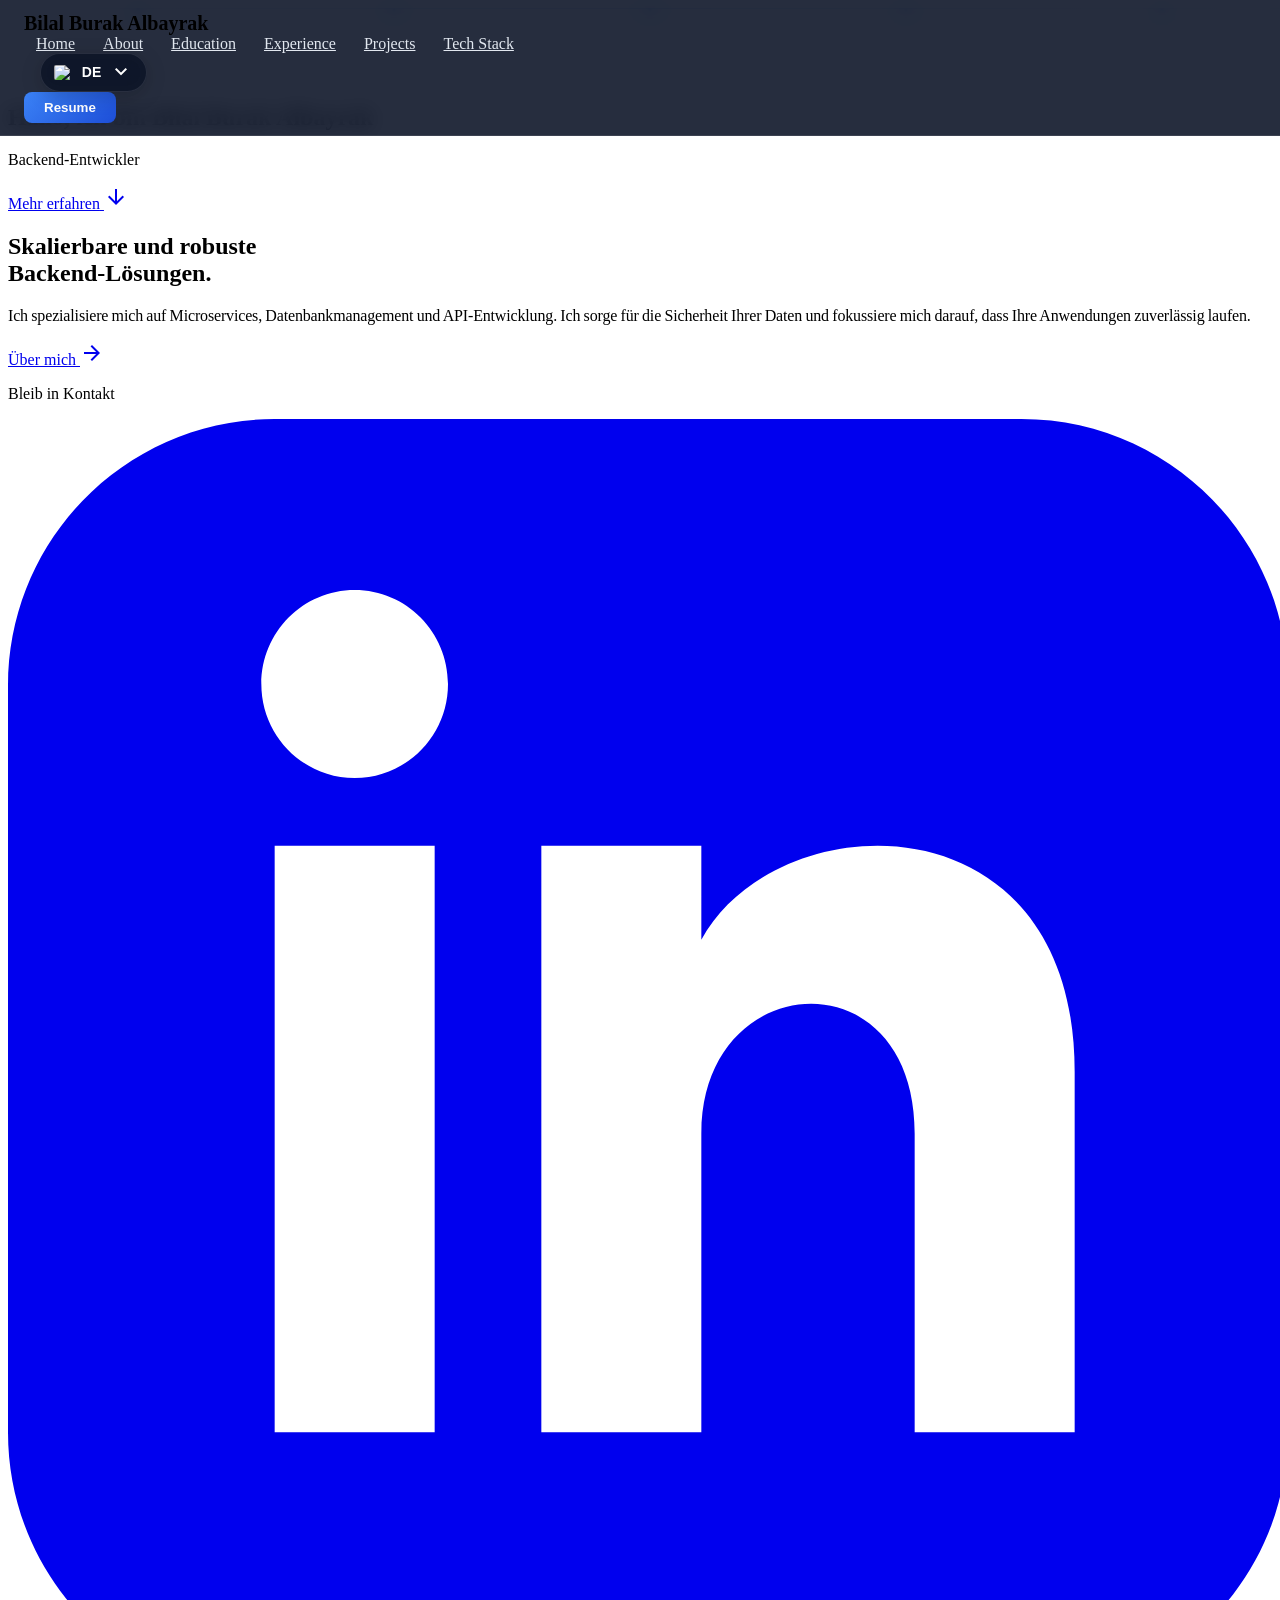
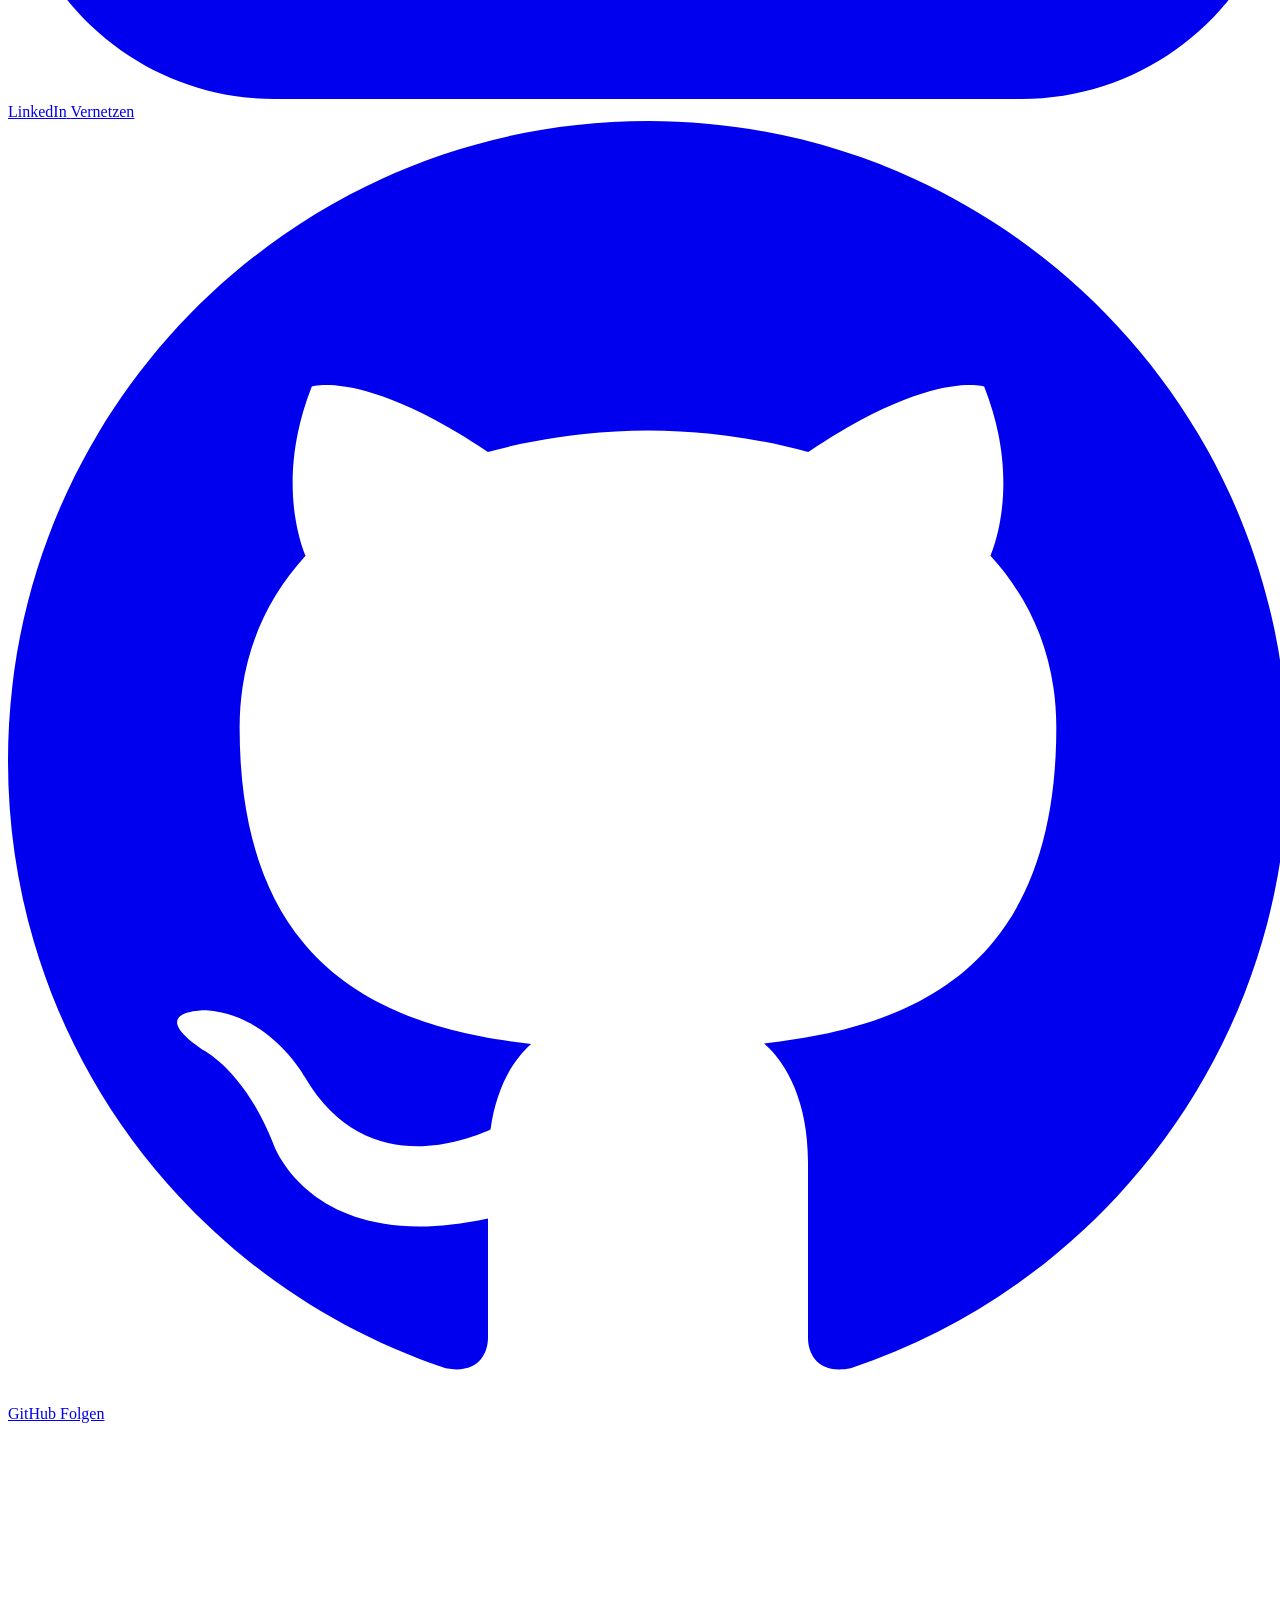
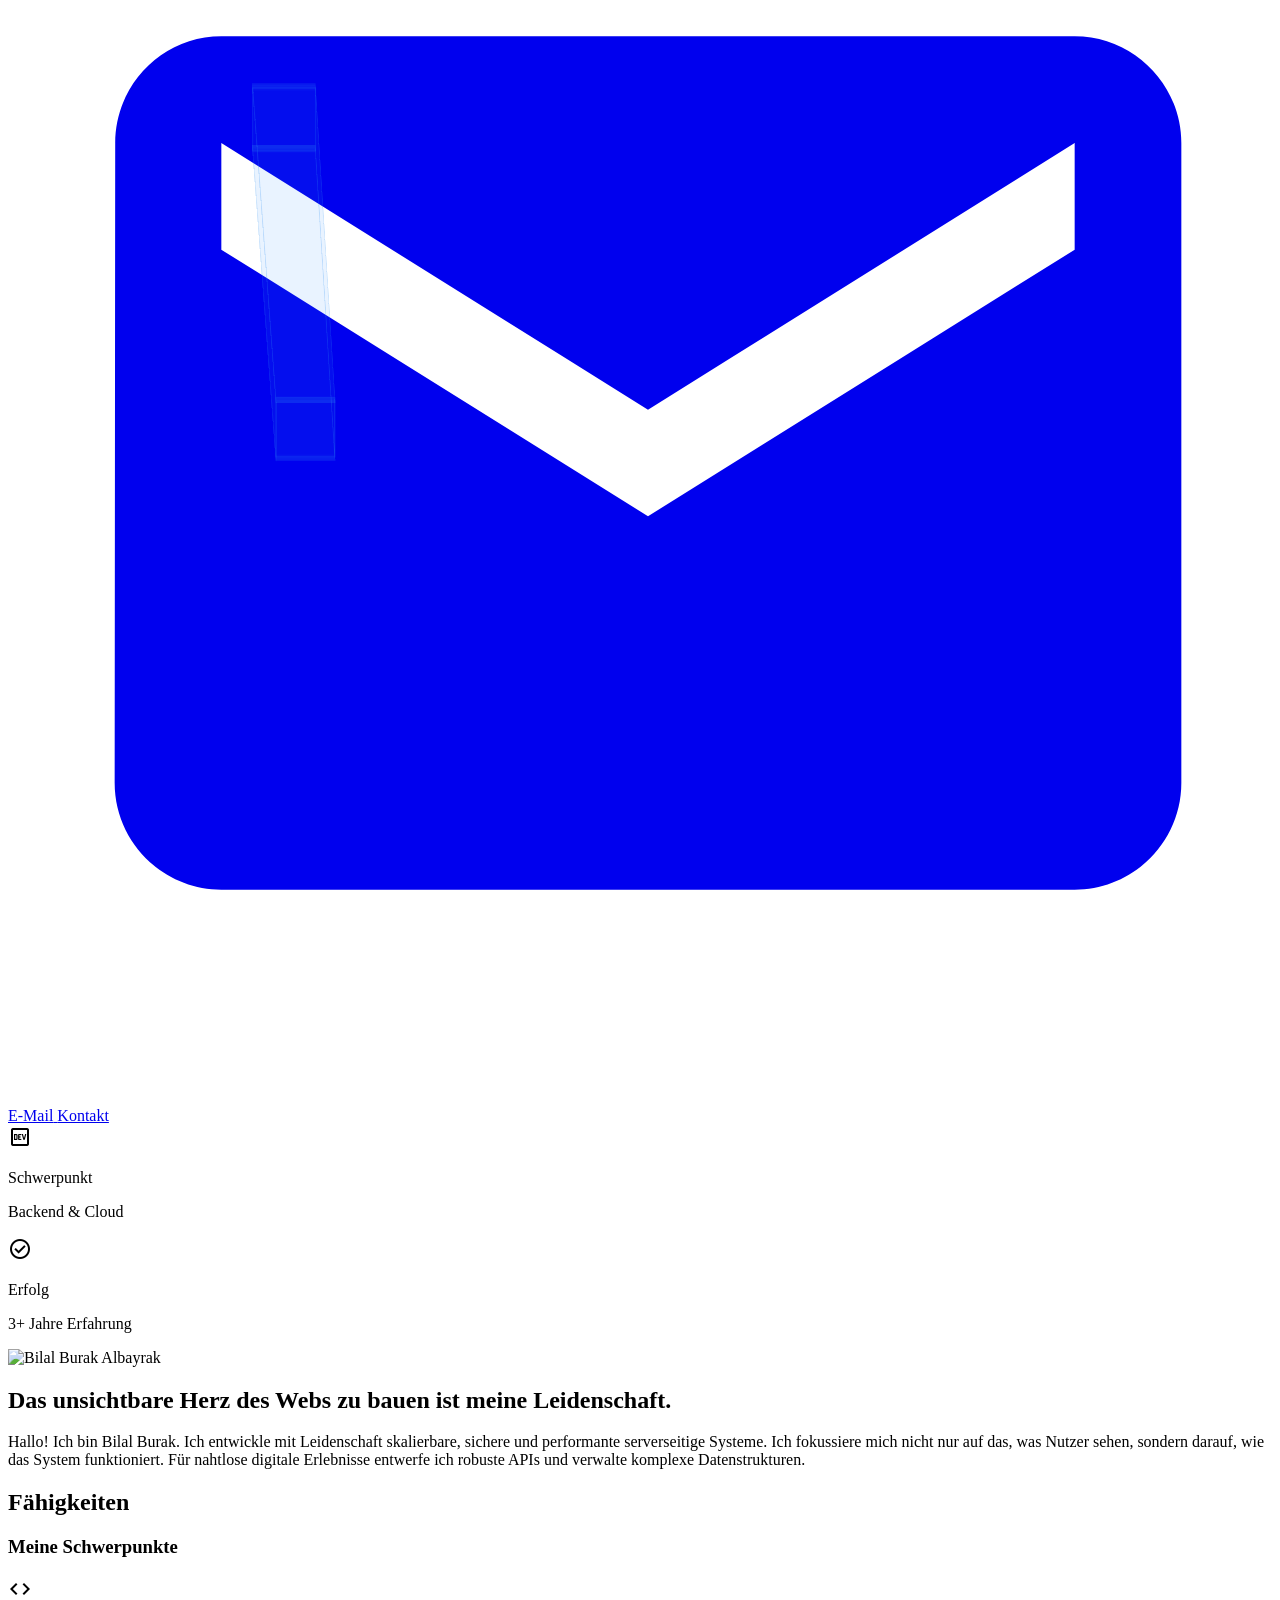
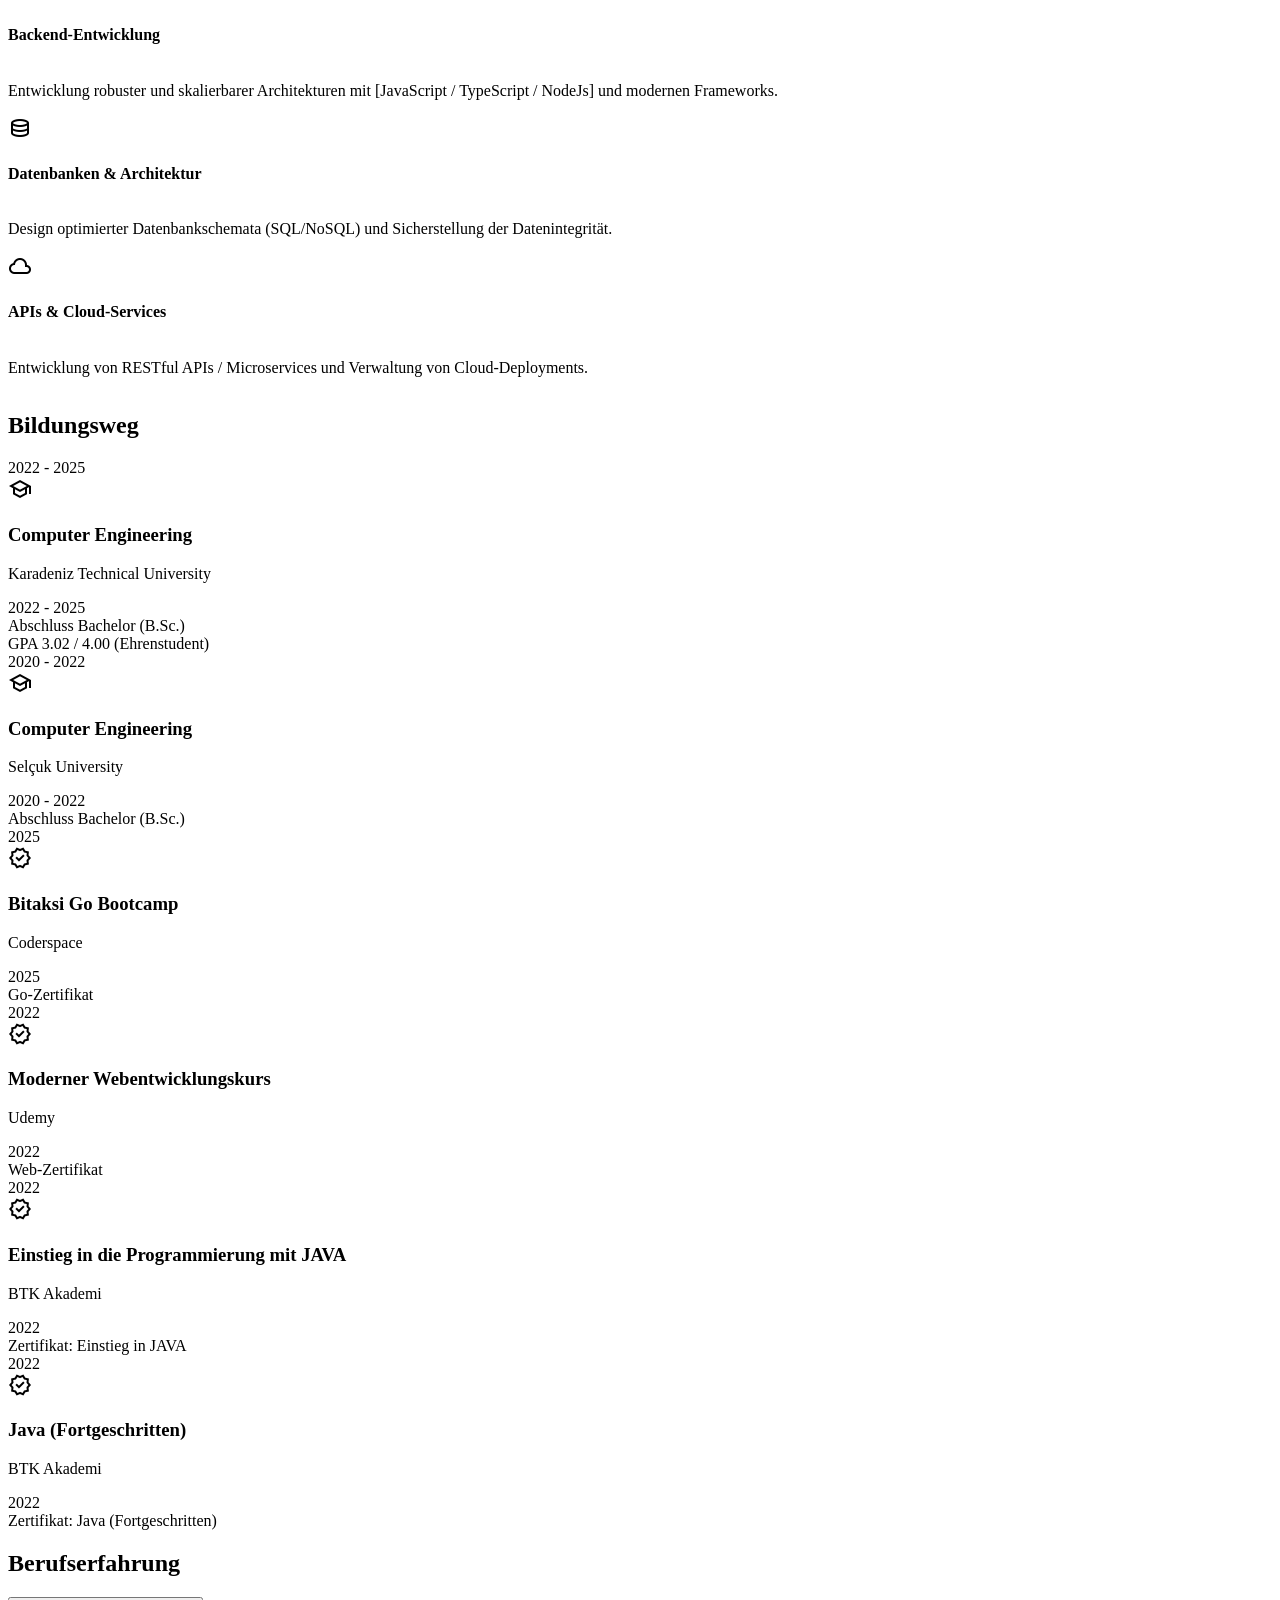
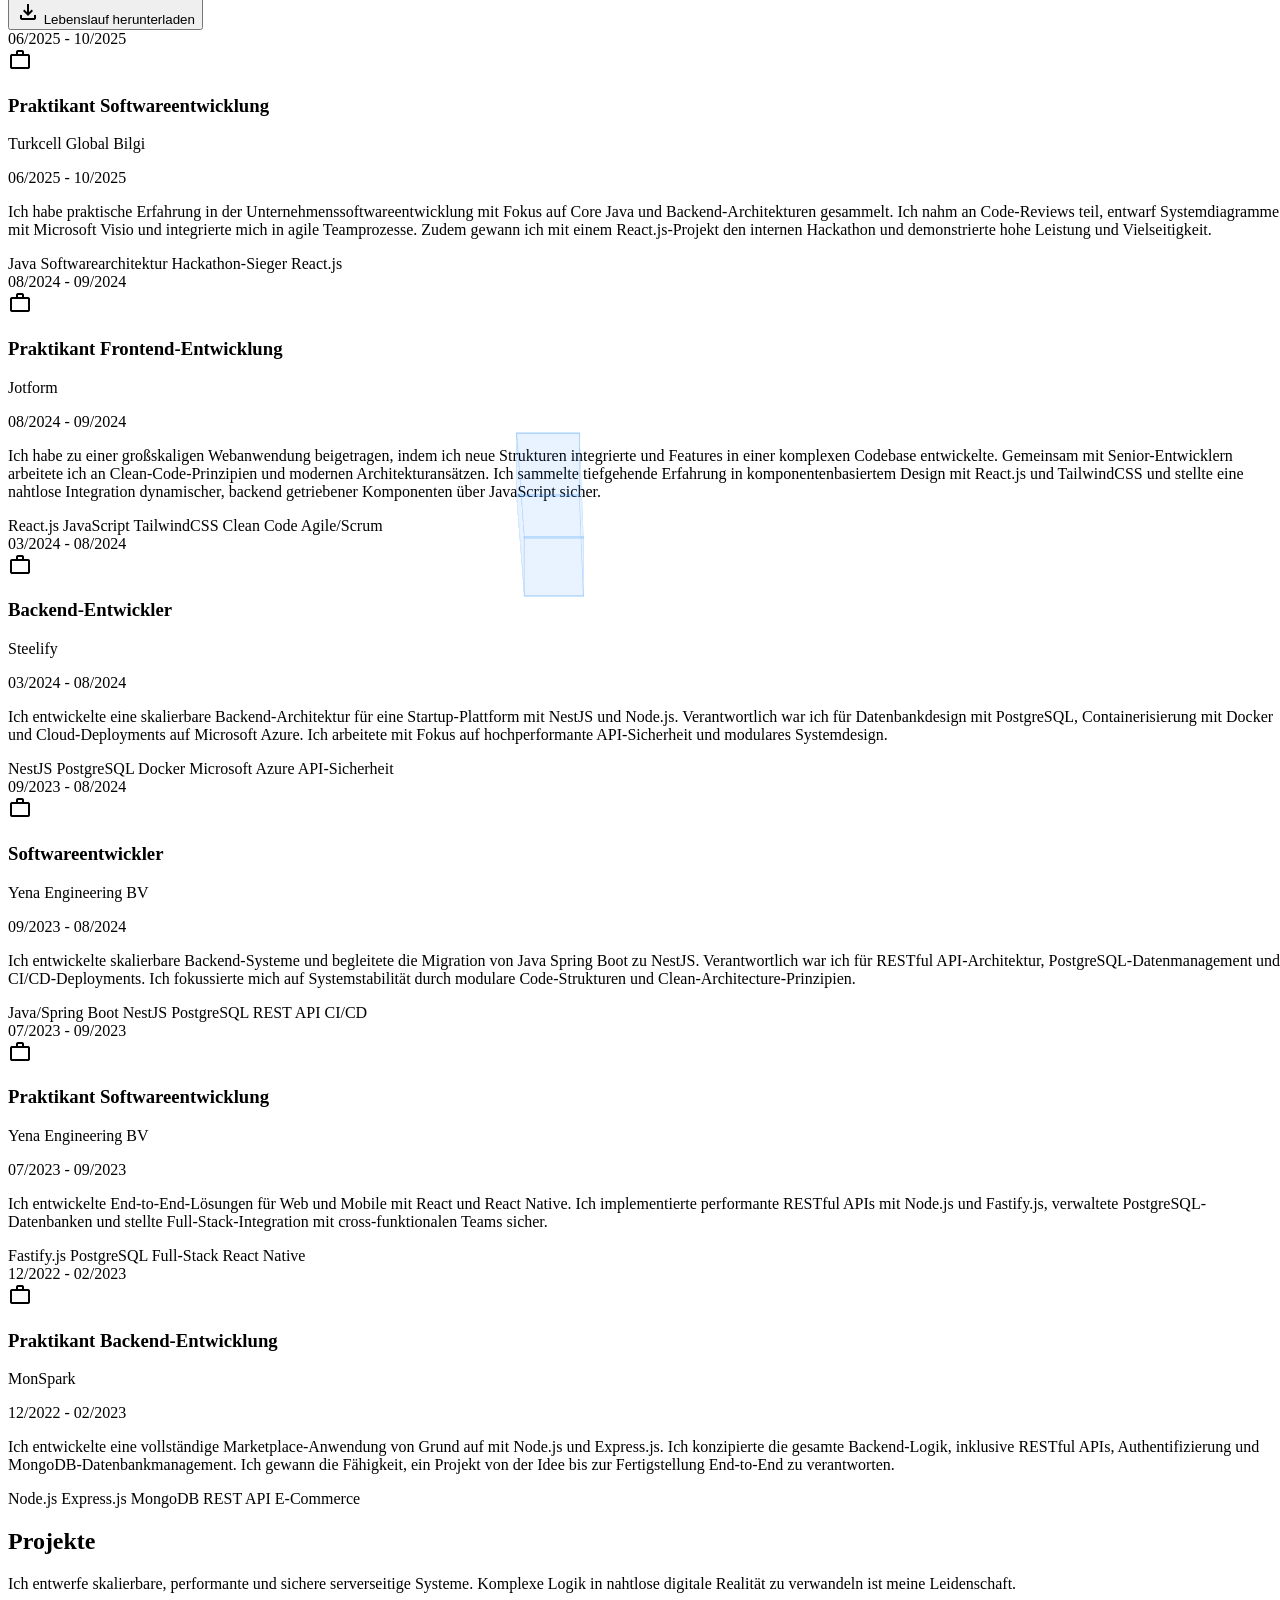
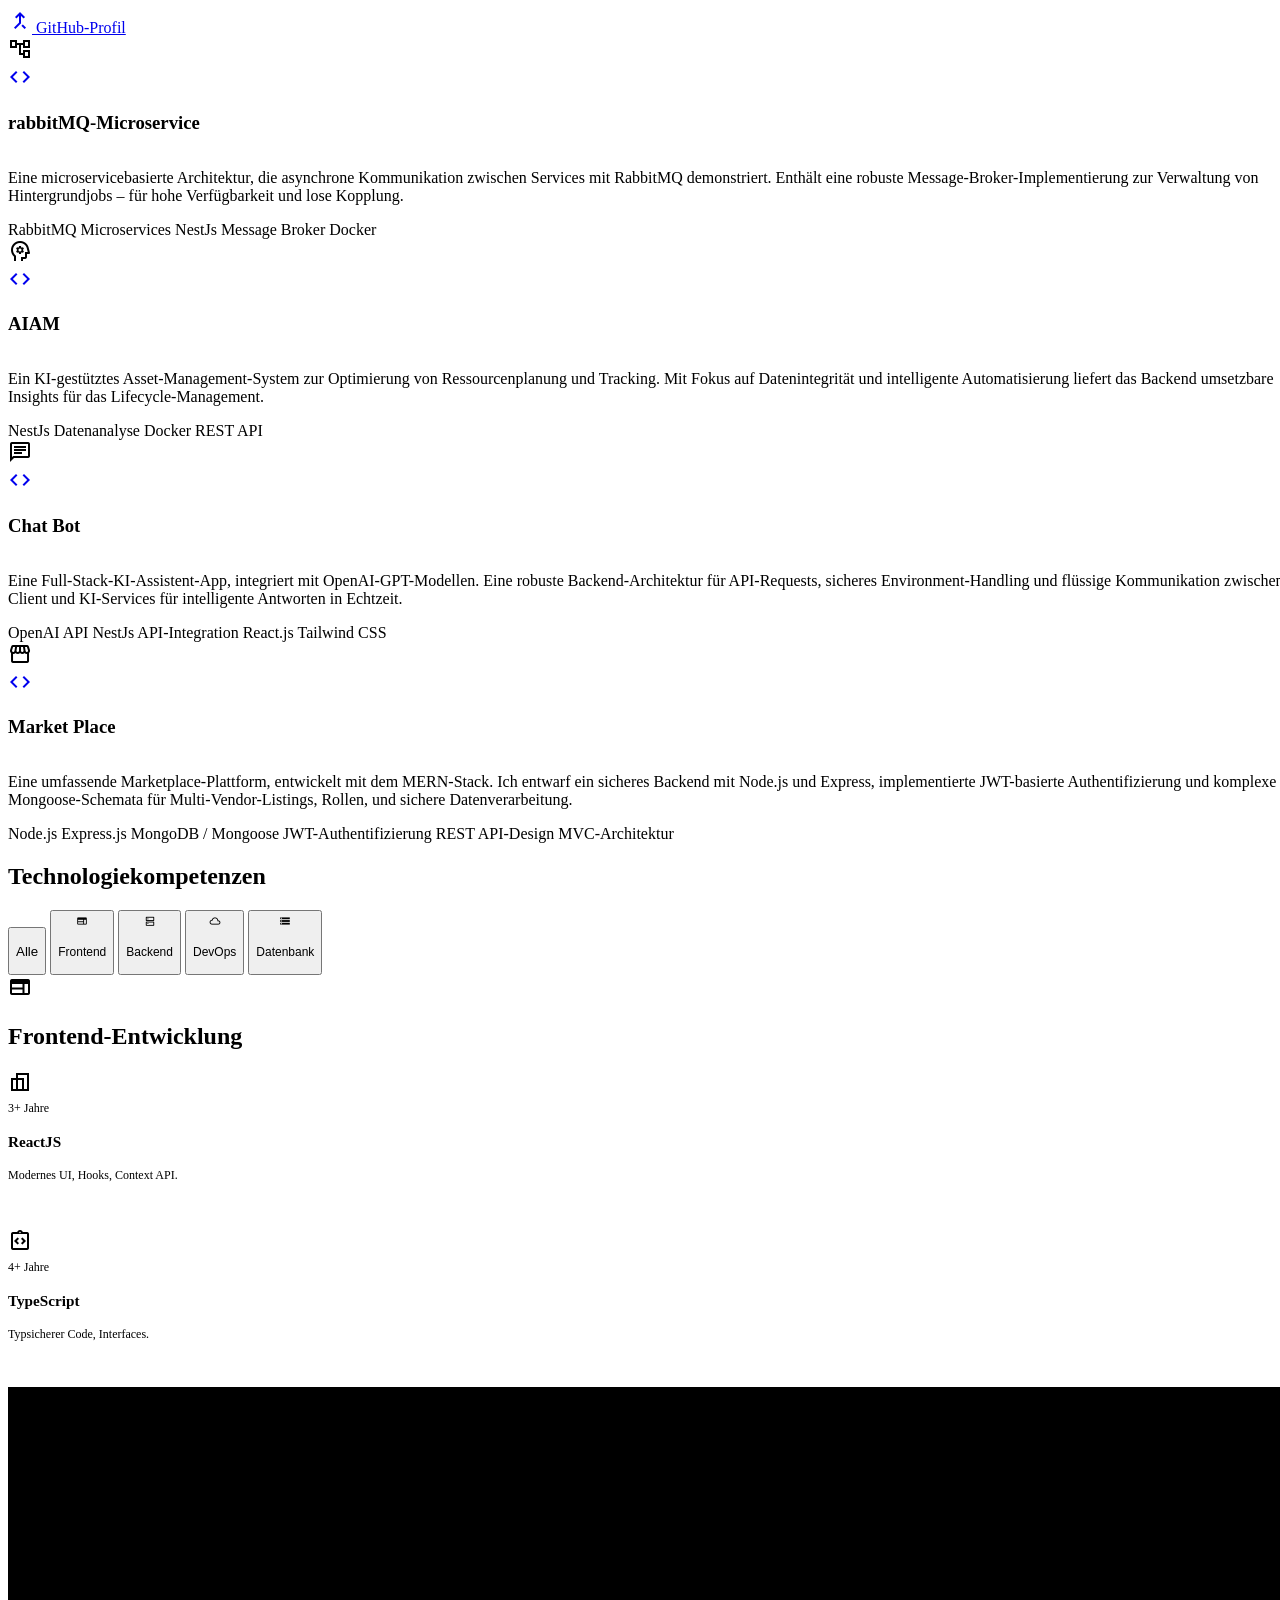
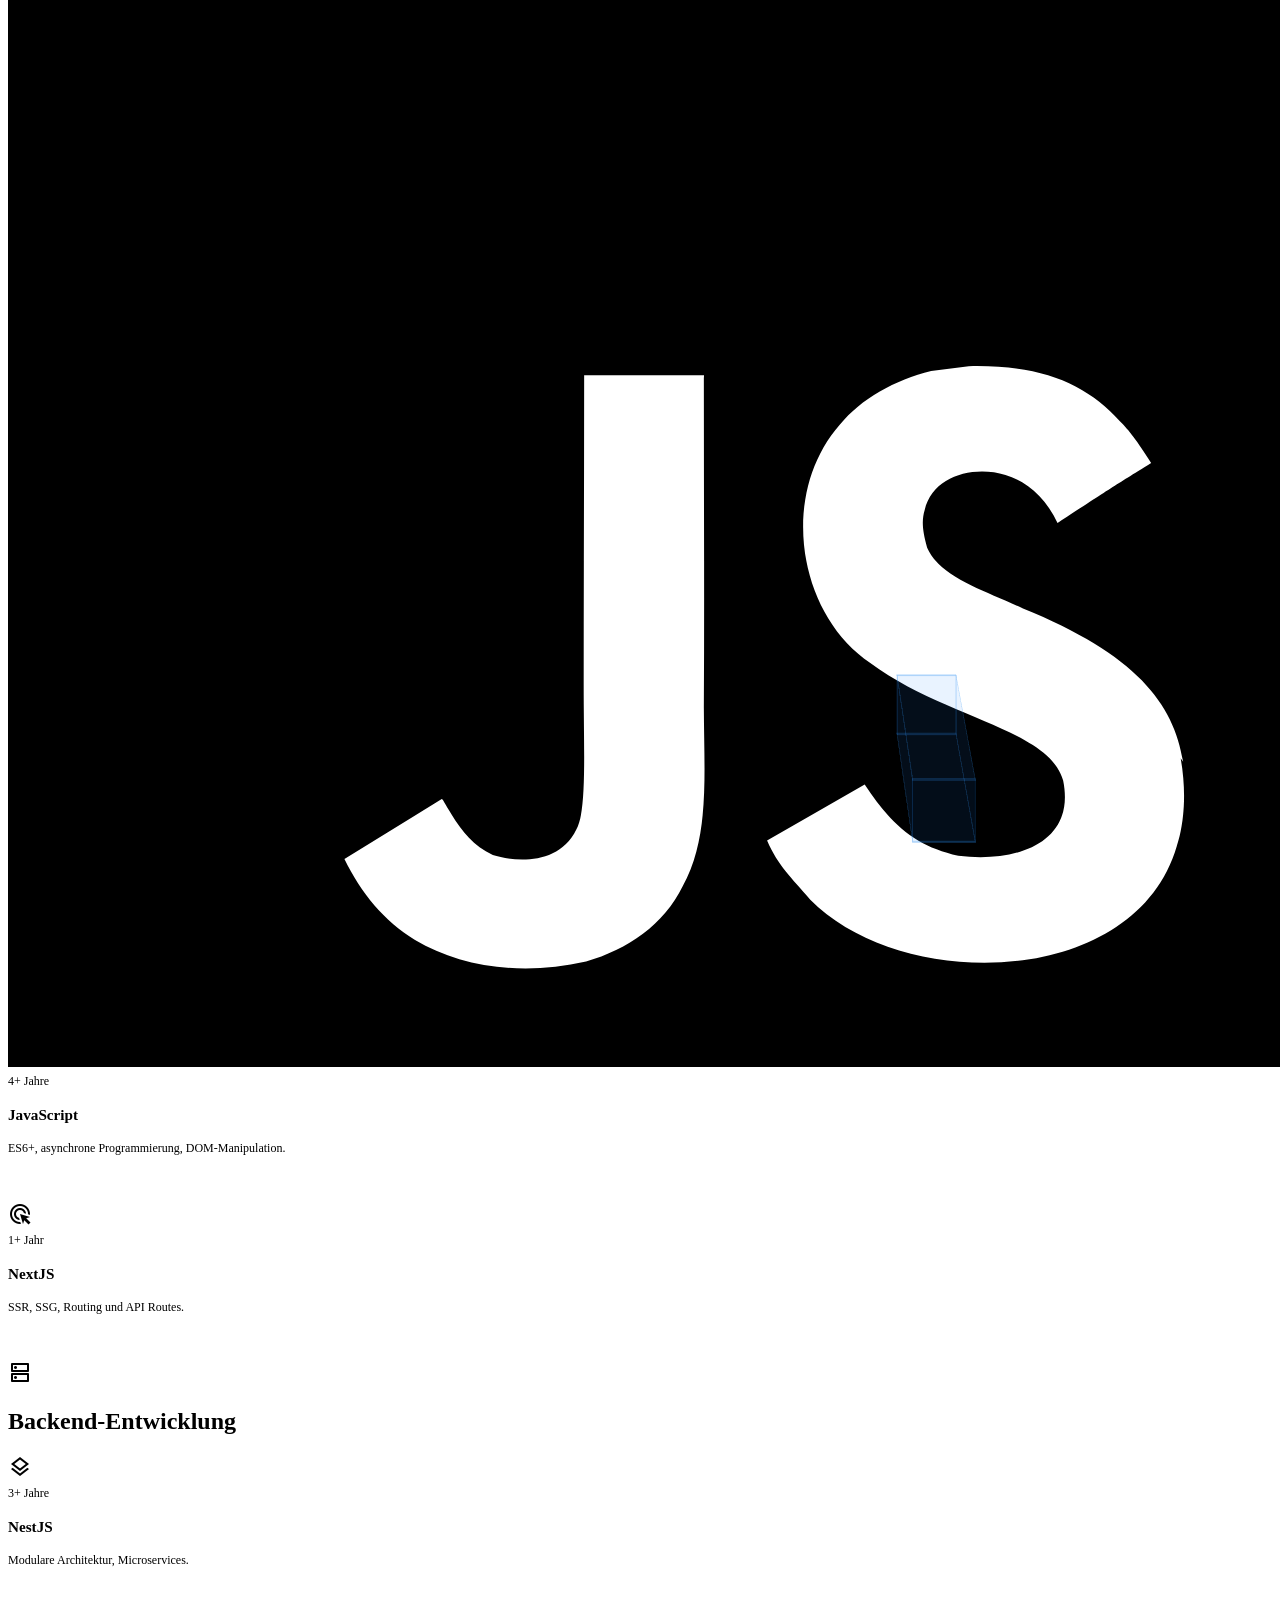
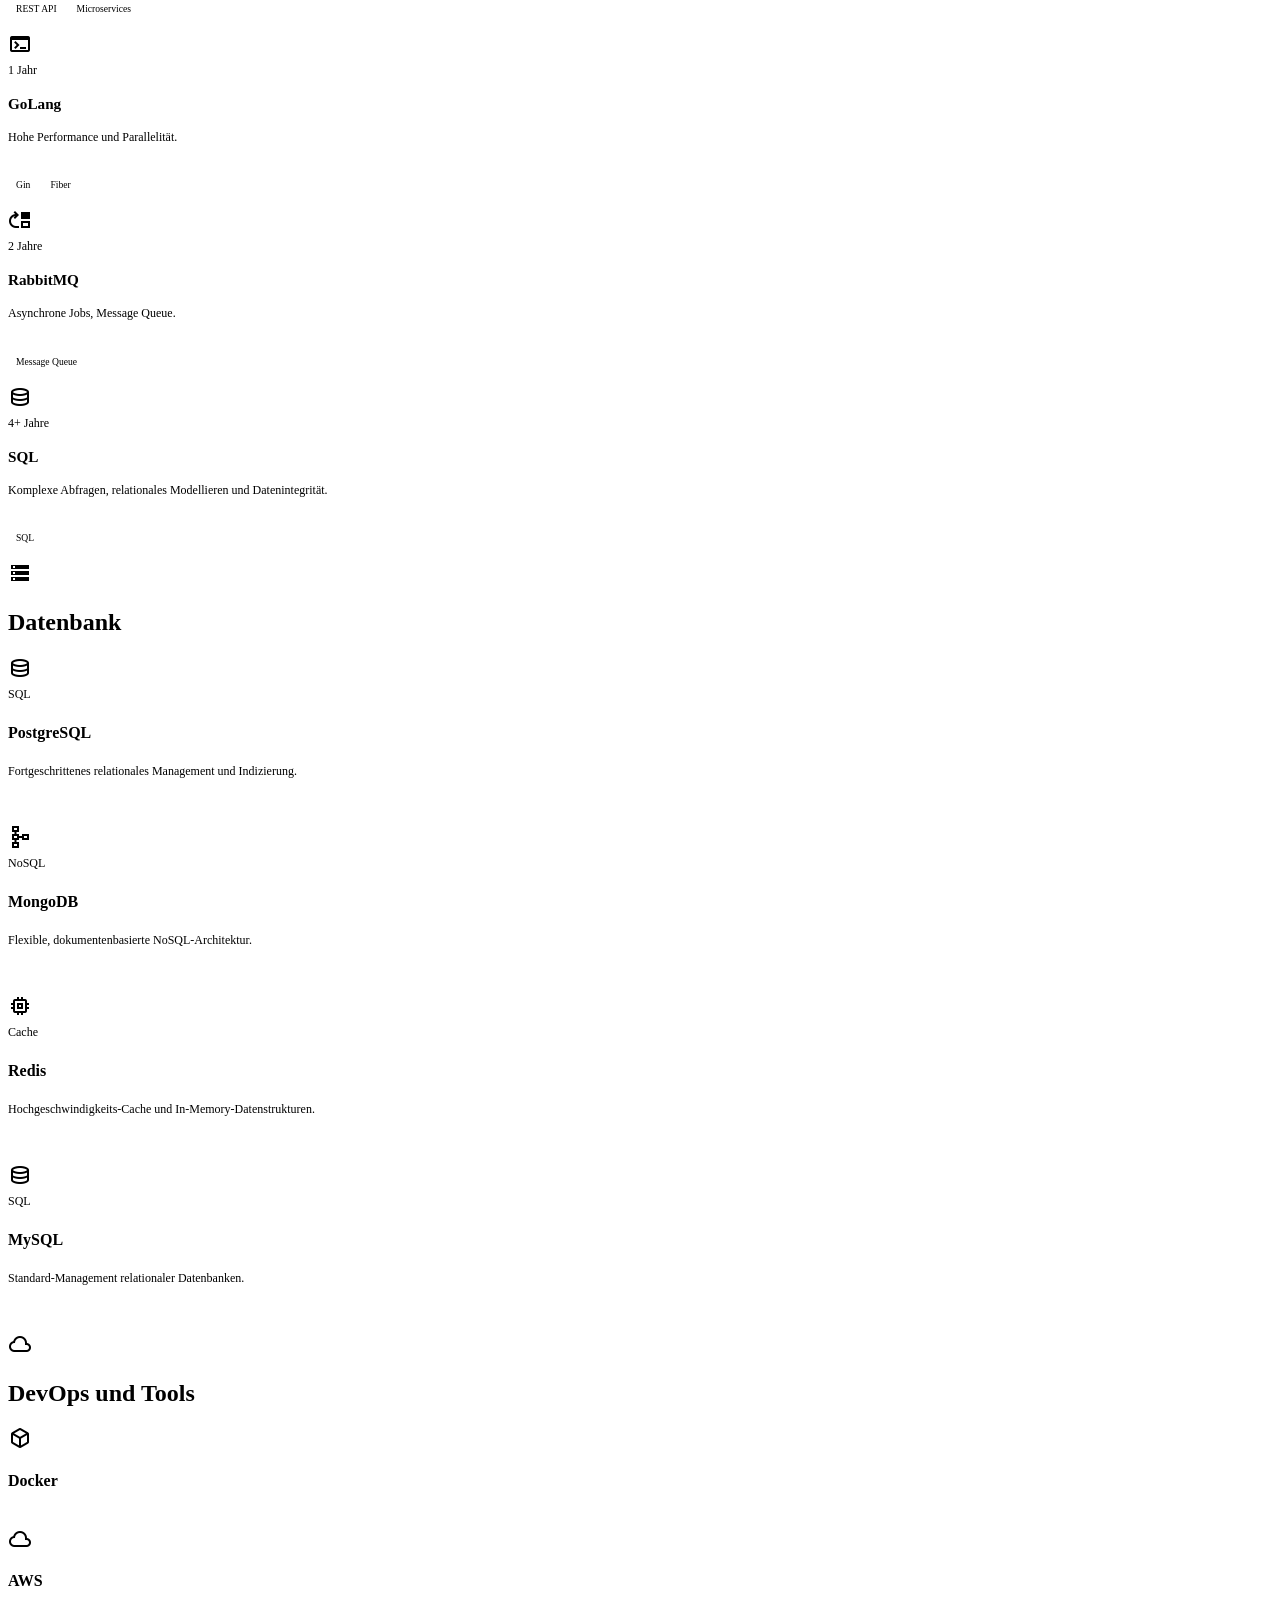
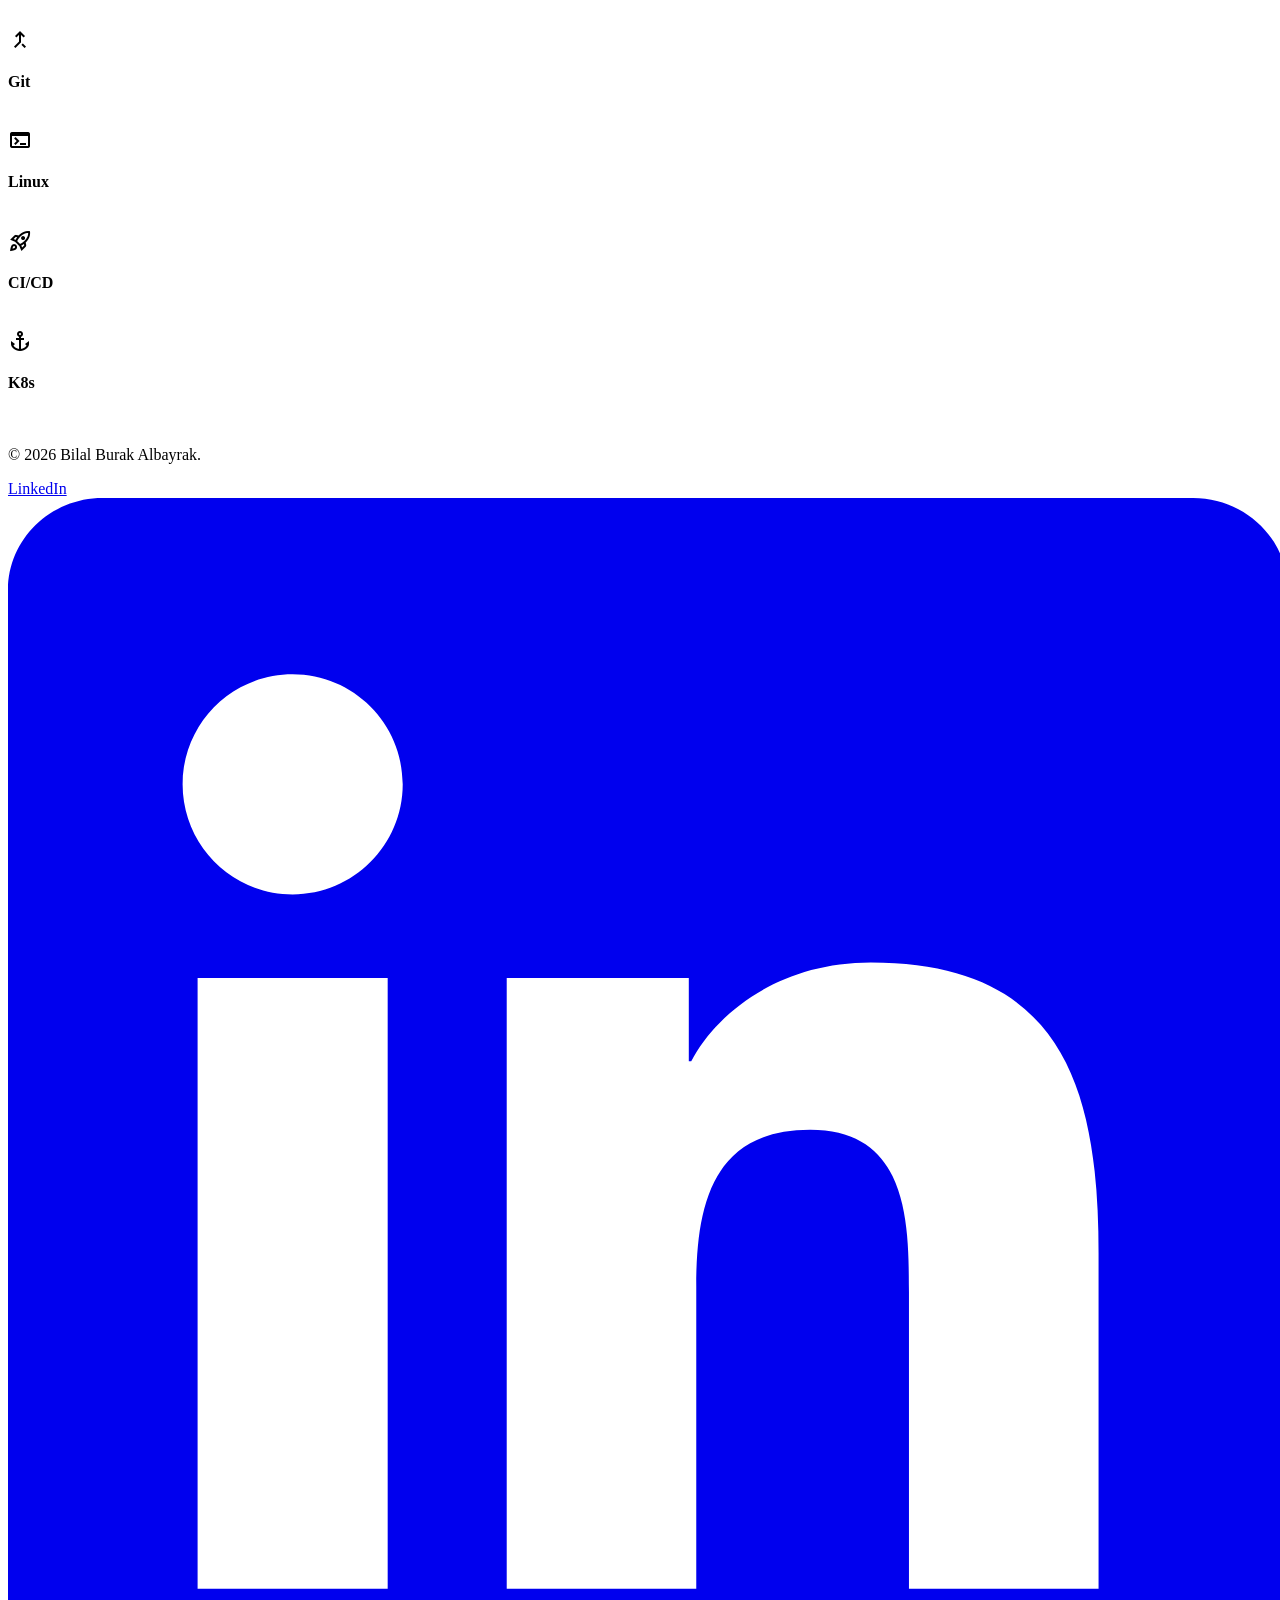
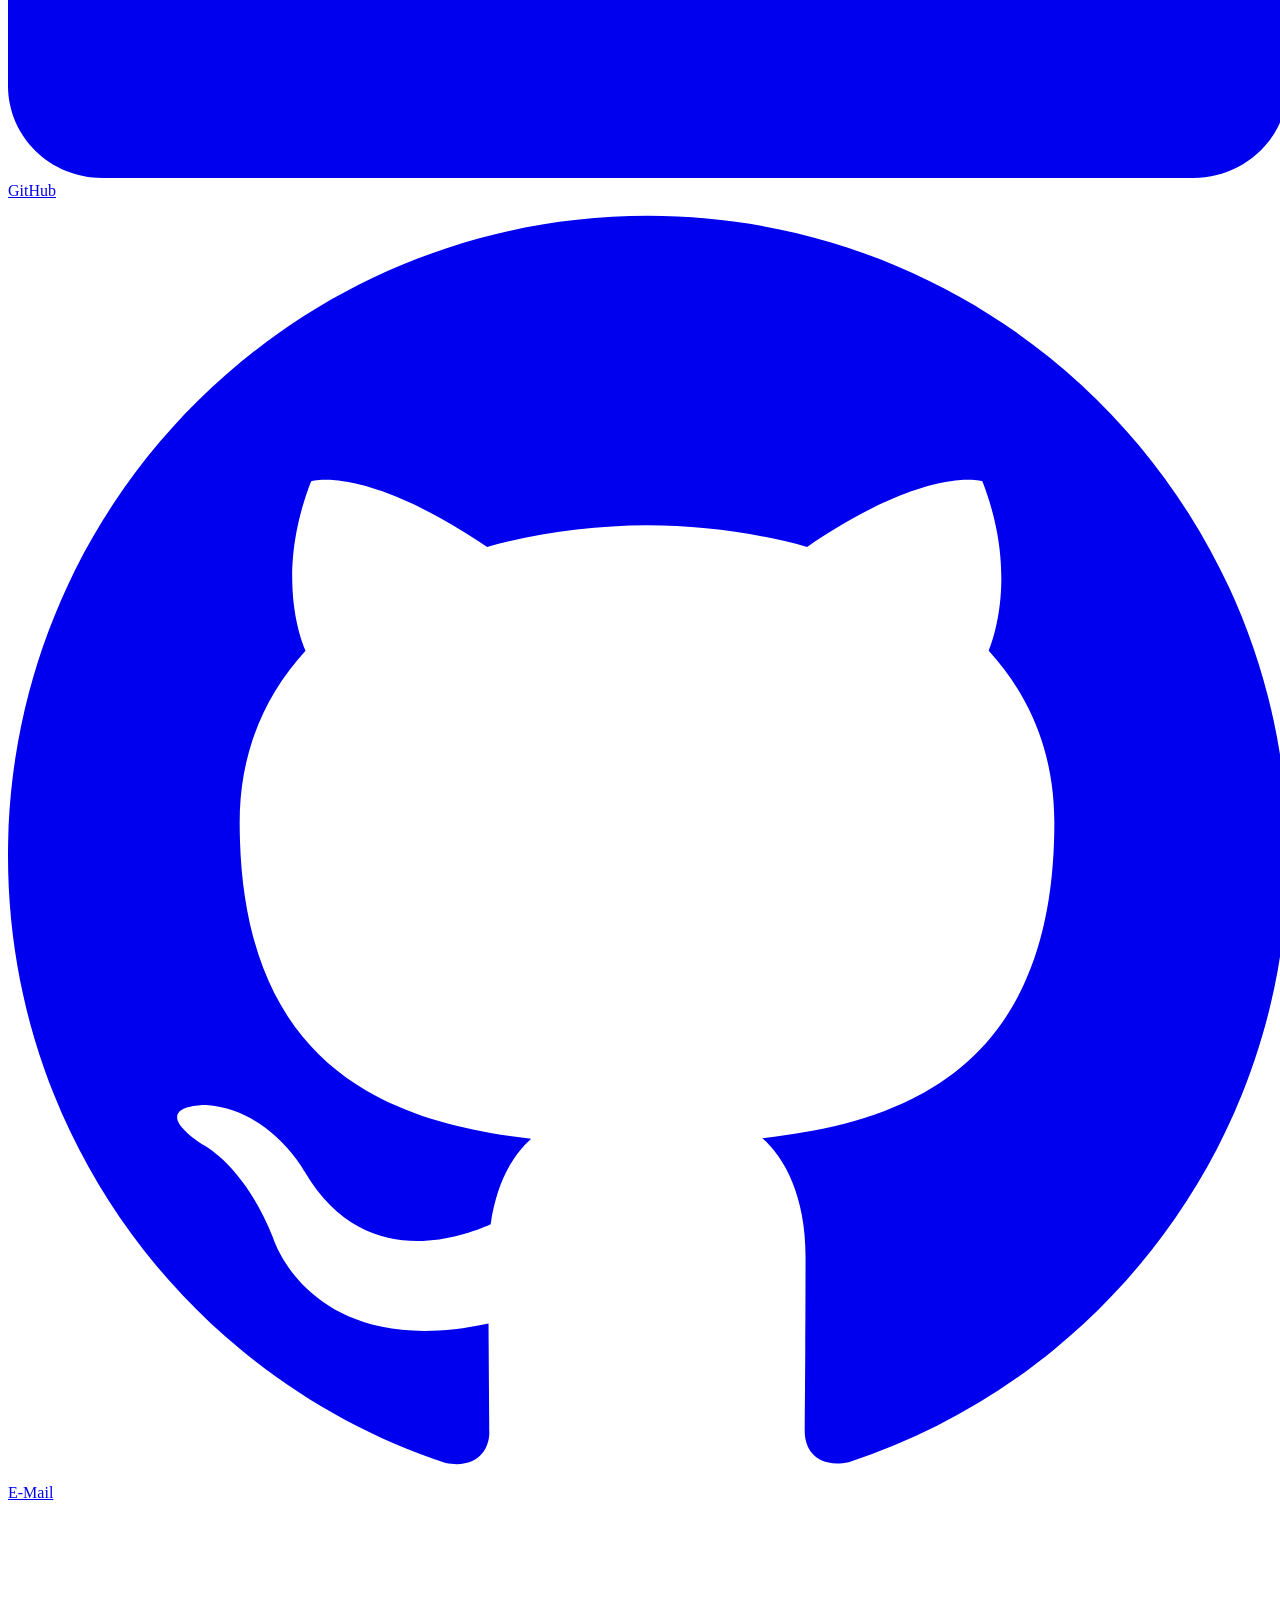
==== commit fa5cce76: "Add styles and functionality for language switching and responsive navigation - Implemented CSS styl" ====
--- a/german.html
+++ b/german.html
@@ -33,358 +33,174 @@
       href="./bba/apple-touch-icon.png"
     />
     <link rel="manifest" href="./bba/site.webmanifest" />
+    <link rel="stylesheet" href="german.style.css" />
 
     <script src="tailwind.config.js"></script>
-    <style>
-      .animation-delay-2000 {
-        animation-delay: 2s;
-      }
-      .animation-delay-3000 {
-        animation-delay: 3s;
-      }
-      .animation-delay-4000 {
-        animation-delay: 4s;
-      }
-      ::-webkit-scrollbar {
-        width: 8px;
-      }
-      ::-webkit-scrollbar-track {
-        background: #101922;
-      }
-      ::-webkit-scrollbar-thumb {
-        background: #233648;
-        border-radius: 4px;
-      }
-      ::-webkit-scrollbar-thumb:hover {
-        background: #2b8cee;
-      }
-      .card-hover-effect:hover {
-        transform: translateY(-2px);
-        box-shadow: 0 10px 15px -3px rgba(43, 140, 238, 0.1),
-          0 4px 6px -2px rgba(43, 140, 238, 0.05);
-      }
-
-      .holographic-grid {
-        position: absolute;
-        inset: 0;
-        background: linear-gradient(
-              90deg,
-              rgba(43, 140, 238, 0.03) 1px,
-              transparent 1px
-            )
-            0 0 / 50px 50px,
-          linear-gradient(rgba(43, 140, 238, 0.03) 1px, transparent 1px) 0 0 /
-            50px 50px;
-        mask-image: radial-gradient(
-          ellipse 80% 50% at 50% 50%,
-          black 30%,
-          transparent 70%
-        );
-        animation: gridFlow 20s linear infinite;
-      }
-
-      .neural-network {
-        position: absolute;
-        inset: 0;
-        overflow: hidden;
-      }
-
-      .neural-line {
-        position: absolute;
-        background: linear-gradient(
-          90deg,
-          transparent,
-          rgba(43, 140, 238, 0.3),
-          transparent
-        );
-        height: 1px;
-        transform-origin: left center;
-        animation: neuralFlow 8s linear infinite;
-      }
-
-      @keyframes neuralFlow {
-        0% {
-          transform: translateX(-100%) scaleX(0);
-          opacity: 0;
-        }
-        10% {
-          opacity: 1;
-        }
-        90% {
-          opacity: 1;
-        }
-        100% {
-          transform: translateX(100vw) scaleX(1);
-          opacity: 0;
-        }
-      }
-
-      .quantum-particles {
-        position: absolute;
-        inset: 0;
-      }
-
-      .quantum-particle {
-        position: absolute;
-        width: 4px;
-        height: 4px;
-        background: rgba(43, 140, 238, 0.8);
-        border-radius: 50%;
-        filter: blur(1px);
-        box-shadow: 0 0 10px 2px rgba(43, 140, 238, 0.6),
-          0 0 20px 5px rgba(43, 140, 238, 0.3);
-        animation: particleFloat 15s linear infinite;
-      }
-
-      .data-stream {
-        position: absolute;
-        top: 0;
-        left: 0;
-        width: 100%;
-        height: 100%;
-        overflow: hidden;
-      }
-
-      .data-bit {
-        position: absolute;
-        font-family: monospace;
-        color: rgba(43, 140, 238, 0.4);
-        font-size: 14px;
-        opacity: 0;
-        animation: dataFall 10s linear infinite;
-      }
-
-      @keyframes dataFall {
-        0% {
-          transform: translateY(-100px) rotate(0deg);
-          opacity: 0;
-        }
-        10% {
-          opacity: 1;
-        }
-        90% {
-          opacity: 1;
-        }
-        100% {
-          transform: translateY(100vh) rotate(360deg);
-          opacity: 0;
-        }
-      }
-
-      .cosmic-dust {
-        position: absolute;
-        inset: 0;
-      }
-
-      .dust-particle {
-        position: absolute;
-        width: 3px;
-        height: 3px;
-        background: rgba(255, 255, 255, 0.1);
-        border-radius: 50%;
-        filter: blur(0.5px);
-        animation: dustFloat 20s linear infinite;
-      }
-
-      @keyframes dustFloat {
-        0% {
-          transform: translate(0, 0) rotate(0deg);
-          opacity: 0;
-        }
-        10% {
-          opacity: 0.5;
-        }
-        90% {
-          opacity: 0.5;
-        }
-        100% {
-          transform: translate(100px, -100px) rotate(180deg);
-          opacity: 0;
-        }
-      }
-
-      .cube-grid {
-        position: absolute;
-        inset: 0;
-        perspective: 1000px;
-        transform-style: preserve-3d;
-      }
-
-      .cube {
-        position: absolute;
-        width: 60px;
-        height: 60px;
-        transform-style: preserve-3d;
-        animation: cubeRotate 40s linear infinite;
-      }
-
-      .cube-face {
-        position: absolute;
-        width: 100%;
-        height: 100%;
-        border: 1px solid rgba(43, 140, 238, 0.2);
-        background: rgba(43, 140, 238, 0.05);
-      }
-
-      .cube-face.front {
-        transform: translateZ(30px);
-      }
-      .cube-face.back {
-        transform: translateZ(-30px) rotateY(180deg);
-      }
-      .cube-face.right {
-        transform: rotateY(90deg) translateZ(30px);
-      }
-      .cube-face.left {
-        transform: rotateY(-90deg) translateZ(30px);
-      }
-      .cube-face.top {
-        transform: rotateX(90deg) translateZ(30px);
-      }
-      .cube-face.bottom {
-        transform: rotateX(-90deg) translateZ(30px);
-      }
-
-      @keyframes cubeRotate {
-        0% {
-          transform: rotateX(0) rotateY(0) rotateZ(0);
-        }
-        100% {
-          transform: rotateX(360deg) rotateY(360deg) rotateZ(360deg);
-        }
-      }
-      .language-switcher {
-        position: fixed;
-        top: 20px;
-        right: 20px;
-        z-index: 1000;
-      }
-
-      .language-btn {
-        background: rgba(30, 41, 59, 0.9);
-        backdrop-filter: blur(10px);
-        border: 1px solid rgba(255, 255, 255, 0.1);
-        color: white;
-        padding: 10px 20px;
-        border-radius: 50px;
-        font-weight: 600;
-        cursor: pointer;
-        display: flex;
-        align-items: center;
-        gap: 8px;
-        transition: all 0.3s ease;
-        box-shadow: 0 4px 20px rgba(0, 0, 0, 0.2);
-      }
-
-      .language-btn:hover {
-        background: rgba(30, 41, 59, 1);
-        transform: translateY(-2px);
-        box-shadow: 0 6px 25px rgba(0, 0, 0, 0.3);
-      }
-
-      .language-dropdown {
-        position: absolute;
-        top: 100%;
-        right: 0;
-        margin-top: 10px;
-        background: rgba(30, 41, 59, 0.95);
-        backdrop-filter: blur(10px);
-        border: 1px solid rgba(255, 255, 255, 0.1);
-        border-radius: 12px;
-        padding: 8px;
-        min-width: 150px;
-        opacity: 0;
-        visibility: hidden;
-        transform: translateY(-10px);
-        transition: all 0.3s ease;
-        box-shadow: 0 10px 40px rgba(0, 0, 0, 0.3);
-      }
-
-      .language-dropdown.active {
-        opacity: 1;
-        visibility: visible;
-        transform: translateY(0);
-      }
-
-      .language-option {
-        padding: 12px 16px;
-        color: #e2e8f0;
-        border-radius: 8px;
-        cursor: pointer;
-        transition: all 0.2s ease;
-        display: flex;
-        align-items: center;
-        gap: 10px;
-      }
-
-      .language-option:hover {
-        background: rgba(255, 255, 255, 0.1);
-        color: white;
-      }
-
-      .language-option.active {
-        background: rgba(59, 130, 246, 0.3);
-        color: #60a5fa;
-      }
-
-      .flag-icon {
-        width: 24px;
-        height: 16px;
-        border-radius: 2px;
-        object-fit: cover;
-      }
-
-      /* Karanlık tema desteği */
-      .dark .language-btn {
-        background: rgba(15, 23, 42, 0.9);
-      }
-
-      .dark .language-dropdown {
-        background: rgba(15, 23, 42, 0.95);
-      }
-    </style>
   </head>
   <body
     class="bg-background-light dark:bg-background-dark text-slate-900 dark:text-white font-display antialiased overflow-x-hidden"
   >
     <script src="language.js"></script>
-    <div class="language-switcher">
-      <button class="language-btn" id="languageToggle">
-        <img
-          src="https://flagcdn.com/w40/gb.png"
-          alt="English"
-          class="flag-icon"
-        />
-        <span>EN</span>
-        <span class="material-symbols-outlined">expand_more</span>
+    <nav
+      class="w-full py-3 px-4 md:px-6 flex justify-between items-center border-b border-border-dark"
+    >
+      <div class="text-lg md:text-xl font-bold">Bilal Burak Albayrak</div>
+
+      <!-- Desktop menü -->
+      <div class="hidden md:flex gap-4 items-center desktop-nav-links">
+        <a href="#home" class="hover:text-blue-400 transition-colors">Home</a>
+        <a href="#about" class="hover:text-blue-400 transition-colors">About</a>
+        <a href="#career" class="hover:text-blue-400 transition-colors"
+          >Education</a
+        >
+        <a href="#experience" class="hover:text-blue-400 transition-colors"
+          >Experience</a
+        >
+        <a href="#projects" class="hover:text-blue-400 transition-colors"
+          >Projects</a
+        >
+        <a href="#skills" class="hover:text-blue-400 transition-colors"
+          >Tech Stack</a
+        >
+
+        <!-- Desktop dil seçici -->
+        <div class="language-switcher desktop-language-switcher">
+          <button class="language-btn" id="languageToggle">
+            <img
+              src="https://flagcdn.com/w40/gb.png"
+              alt="English"
+              class="flag-icon"
+            />
+            <span>EN</span>
+            <span class="material-symbols-outlined text-sm">expand_more</span>
+          </button>
+          <div class="language-dropdown" id="languageDropdown">
+            <div class="language-option active" data-lang="en">
+              <img
+                src="https://flagcdn.com/w40/gb.png"
+                alt="English"
+                class="flag-icon"
+              />
+              <span>English</span>
+            </div>
+            <div class="language-option" data-lang="tr">
+              <img
+                src="https://flagcdn.com/w40/tr.png"
+                alt="Türkçe"
+                class="flag-icon"
+              />
+              <span>Türkçe</span>
+            </div>
+            <div class="language-option" data-lang="de">
+              <img
+                src="https://flagcdn.com/w40/de.png"
+                alt="Deutsch"
+                class="flag-icon"
+              />
+              <span>Deutsch</span>
+            </div>
+          </div>
+        </div>
+
+        <button
+          class="bg-blue-600 hover:bg-blue-700 px-4 py-2 rounded-md transition-colors"
+        >
+          Resume
+        </button>
+      </div>
+
+      <!-- Hamburger butonu (mobil için) -->
+      <button class="hamburger-btn md:hidden" id="hamburgerBtn">
+        <span class="hamburger-icon"></span>
       </button>
-
-      <div class="language-dropdown" id="languageDropdown">
-        <div class="language-option" data-lang="en">
-          <img
-            src="https://flagcdn.com/w40/gb.png"
-            alt="English"
-            class="flag-icon"
-          />
-          <span>English</span>
-        </div>
-        <div class="language-option" data-lang="tr">
-          <img
-            src="https://flagcdn.com/w40/tr.png"
-            alt="Türkçe"
-            class="flag-icon"
-          />
-          <span>Türkçe</span>
-        </div>
-        <div class="language-option" data-lang="de">
-          <img
-            src="https://flagcdn.com/w40/de.png"
-            alt="Deutsch"
-            class="flag-icon"
-          />
-          <span>Deutsch</span>
+    </nav>
+
+    <!-- Mobil menü -->
+    <div class="mobile-menu-overlay" id="mobileMenuOverlay"></div>
+    <div class="mobile-menu" id="mobileMenu">
+      <div class="mobile-nav-links">
+        <a href="#intro-1" class="mobile-nav-link" onclick="closeMobileMenu()">
+          <span class="material-symbols-outlined">home</span>
+          <span>Home</span>
+        </a>
+        <a href="#about" class="mobile-nav-link" onclick="closeMobileMenu()">
+          <span class="material-symbols-outlined">person</span>
+          <span>About</span>
+        </a>
+        <a href="#career" class="mobile-nav-link" onclick="closeMobileMenu()">
+          <span class="material-symbols-outlined">school</span>
+          <span>Education</span>
+        </a>
+        <a
+          href="#experience"
+          class="mobile-nav-link"
+          onclick="closeMobileMenu()"
+        >
+          <span class="material-symbols-outlined">work</span>
+          <span>Experience</span>
+        </a>
+        <a href="#projects" class="mobile-nav-link" onclick="closeMobileMenu()">
+          <span class="material-symbols-outlined">code</span>
+          <span>Projects</span>
+        </a>
+        <a href="#skills" class="mobile-nav-link" onclick="closeMobileMenu()">
+          <span class="material-symbols-outlined">layers</span>
+          <span>Tech Stack</span>
+        </a>
+      </div>
+
+      <!-- Mobil dil seçici -->
+      <div class="mobile-language-switcher">
+        <h3 class="text-white text-sm font-semibold mb-3">
+          Language / Dil / Sprache
+        </h3>
+        <div class="mobile-language-options">
+          <div
+            class="mobile-language-option active"
+            data-lang="en"
+            onclick="changeLanguage('en')"
+          >
+            <img
+              src="https://flagcdn.com/w40/gb.png"
+              alt="English"
+              class="flag-icon"
+            />
+            <span>English</span>
+          </div>
+          <div
+            class="mobile-language-option"
+            data-lang="tr"
+            onclick="changeLanguage('tr')"
+          >
+            <img
+              src="https://flagcdn.com/w40/tr.png"
+              alt="Türkçe"
+              class="flag-icon"
+            />
+            <span>Türkçe</span>
+          </div>
+          <div
+            class="mobile-language-option"
+            data-lang="de"
+            onclick="changeLanguage('de')"
+          >
+            <img
+              src="https://flagcdn.com/w40/de.png"
+              alt="Deutsch"
+              class="flag-icon"
+            />
+            <span>Deutsch</span>
+          </div>
         </div>
       </div>
+
+      <!-- Mobil için Resume butonu -->
+      <button
+        class="w-full mt-4 bg-blue-600 hover:bg-blue-700 py-3 rounded-md transition-colors text-white font-semibold"
+        onclick="closeMobileMenu()"
+      >
+        Resume / Lebenslauf / CV
+      </button>
     </div>
 
     <!-- Header -->
@@ -590,24 +406,26 @@
         class="absolute top-[40%] -left-[10%] h-[300px] w-[300px] rounded-full bg-blue-500/10 blur-[80px] pointer-events-none"
       ></div>
 
-      <div class="mx-auto max-w-[1280px] px-5">
+      <div class="mx-auto max-w-[1280px] px-4 sm:px-5">
         <div
-          class="flex flex-col-reverse lg:flex-row items-center gap-10 lg:gap-20"
+          class="flex flex-col-reverse lg:flex-row items-center gap-8 lg:gap-20"
         >
-          <div class="flex flex-col gap-8 flex-1 text-center lg:text-left z-10">
-            <div class="flex flex-col gap-4">
+          <div
+            class="flex flex-col gap-6 sm:gap-8 flex-1 text-center lg:text-left z-10"
+          >
+            <div class="flex flex-col gap-3 sm:gap-4">
               <h2
-                class="text-4xl md:text-5xl font-bold leading-[1.1] tracking-[-0.033em] text-slate-900 dark:text-white"
-              >
-                Skalierbare und robuste <br />
+                class="text-3xl sm:text-4xl md:text-5xl font-bold leading-[1.1] tracking-[-0.033em] text-slate-900 dark:text-white hyphens-auto"
+              >
+                Skalierbare und robuste <br class="hidden sm:block" />
                 <span
                   class="text-transparent bg-clip-text bg-gradient-to-r from-primary to-blue-400"
-                  >Backend</span
-                >
-                -Lösungen.
+                >
+                  Backend-Lösungen.
+                </span>
               </h2>
               <p
-                class="text-base md:text-lg leading-relaxed text-slate-500 dark:text-slate-400 max-w-2xl mx-auto lg:mx-0"
+                class="text-sm sm:text-base md:text-lg leading-relaxed text-slate-500 dark:text-slate-400 max-w-2xl mx-auto lg:mx-0 de-text hyphens-auto"
               >
                 Ich spezialisiere mich auf Microservices, Datenbankmanagement
                 und API-Entwicklung. Ich sorge für die Sicherheit Ihrer Daten
@@ -615,31 +433,34 @@
                 laufen.
               </p>
             </div>
-            <div class="flex flex-wrap gap-4 justify-center lg:justify-start">
+            <div class="flex flex-wrap gap-3 justify-center lg:justify-start">
               <a
                 href="#about"
-                class="group flex items-center justify-center gap-2 rounded-lg bg-primary hover:bg-blue-600 px-6 py-3.5 text-base font-bold text-white transition-all shadow-lg"
+                class="group flex items-center justify-center gap-2 rounded-lg bg-primary hover:bg-blue-600 px-5 py-3 sm:px-6 sm:py-3.5 text-sm sm:text-base font-bold text-white transition-all shadow-lg"
               >
                 <span>Über mich</span>
                 <span
-                  class="material-symbols-outlined text-[20px] group-hover:translate-x-1 transition-transform"
-                  >arrow_forward</span
-                >
+                  class="material-symbols-outlined text-[18px] sm:text-[20px] group-hover:translate-x-1 transition-transform"
+                >
+                  arrow_forward
+                </span>
               </a>
             </div>
 
             <div
-              class="mt-4 pt-8 border-t border-slate-200 dark:border-border-dark flex flex-col gap-4"
+              class="mt-4 sm:mt-6 pt-6 sm:pt-8 border-t border-slate-200 dark:border-border-dark flex flex-col gap-4"
             >
               <p
-                class="text-xs font-semibold uppercase tracking-wider text-slate-400 dark:text-slate-500"
+                class="text-xs font-semibold uppercase tracking-wider text-slate-400 dark:text-slate-500 text-center lg:text-left"
               >
                 Bleib in Kontakt
               </p>
-              <div class="flex justify-center lg:justify-start gap-4">
+              <div
+                class="flex flex-wrap justify-center lg:justify-start gap-3 sm:gap-4"
+              >
                 <!-- LinkedIn Card -->
                 <a
-                  class="group flex items-center gap-3 rounded-xl bg-white dark:bg-card-dark border border-slate-200 dark:border-border-dark p-3 hover:border-primary/50 transition-colors shadow-sm"
+                  class="group flex items-center gap-3 rounded-xl bg-white dark:bg-card-dark border border-slate-200 dark:border-border-dark p-3 hover:border-primary/50 transition-colors shadow-sm flex-1 min-w-[140px] max-w-[160px]"
                   href="https://www.linkedin.com/in/bbalbayrak/"
                   target="_blank"
                 >
@@ -730,9 +551,11 @@
           </div>
 
           <div
-            class="flex-1 w-full flex justify-center lg:justify-end relative"
+            class="flex-1 w-full flex justify-center lg:justify-end relative mb-8 lg:mb-0"
           >
-            <div class="relative w-full max-w-[500px] aspect-square">
+            <div
+              class="relative w-full max-w-[300px] sm:max-w-[400px] lg:max-w-[500px] aspect-square"
+            >
               <div
                 class="absolute inset-0 rounded-full border border-slate-200 dark:border-slate-800 scale-90"
               ></div>
@@ -1171,7 +994,7 @@
           </div>
 
           <div
-            class="relative flex flex-col md:flex-row-reverse items-center w-full group"
+            class="relative flex flex-col md:flex-row-reverse items-center w-full group pt-10"
           >
             <div class="hidden md:flex w-1/2 justify-start pl-12 pb-2">
               <span
@@ -2719,5 +2542,6 @@
         </div>
       </div>
     </div>
+    <script src="navbar.js"></script>
   </body>
 </html>
--- a/german.style.css
+++ b/german.style.css
@@ -0,0 +1,913 @@
+.animation-delay-2000 {
+  animation-delay: 2s;
+}
+.animation-delay-3000 {
+  animation-delay: 3s;
+}
+.animation-delay-4000 {
+  animation-delay: 4s;
+}
+::-webkit-scrollbar {
+  width: 8px;
+}
+::-webkit-scrollbar-track {
+  background: #101922;
+}
+::-webkit-scrollbar-thumb {
+  background: #233648;
+  border-radius: 4px;
+}
+::-webkit-scrollbar-thumb:hover {
+  background: #2b8cee;
+}
+.card-hover-effect:hover {
+  transform: translateY(-2px);
+  box-shadow: 0 10px 15px -3px rgba(43, 140, 238, 0.1),
+    0 4px 6px -2px rgba(43, 140, 238, 0.05);
+}
+
+.holographic-grid {
+  position: absolute;
+  inset: 0;
+  background: linear-gradient(
+        90deg,
+        rgba(43, 140, 238, 0.03) 1px,
+        transparent 1px
+      )
+      0 0 / 50px 50px,
+    linear-gradient(rgba(43, 140, 238, 0.03) 1px, transparent 1px) 0 0 / 50px
+      50px;
+  mask-image: radial-gradient(
+    ellipse 80% 50% at 50% 50%,
+    black 30%,
+    transparent 70%
+  );
+  animation: gridFlow 20s linear infinite;
+}
+
+.neural-network {
+  position: absolute;
+  inset: 0;
+  overflow: hidden;
+}
+
+.neural-line {
+  position: absolute;
+  background: linear-gradient(
+    90deg,
+    transparent,
+    rgba(43, 140, 238, 0.3),
+    transparent
+  );
+  height: 1px;
+  transform-origin: left center;
+  animation: neuralFlow 8s linear infinite;
+}
+
+@keyframes neuralFlow {
+  0% {
+    transform: translateX(-100%) scaleX(0);
+    opacity: 0;
+  }
+  10% {
+    opacity: 1;
+  }
+  90% {
+    opacity: 1;
+  }
+  100% {
+    transform: translateX(100vw) scaleX(1);
+    opacity: 0;
+  }
+}
+
+.quantum-particles {
+  position: absolute;
+  inset: 0;
+}
+
+.quantum-particle {
+  position: absolute;
+  width: 4px;
+  height: 4px;
+  background: rgba(43, 140, 238, 0.8);
+  border-radius: 50%;
+  filter: blur(1px);
+  box-shadow: 0 0 10px 2px rgba(43, 140, 238, 0.6),
+    0 0 20px 5px rgba(43, 140, 238, 0.3);
+  animation: particleFloat 15s linear infinite;
+}
+
+.data-stream {
+  position: absolute;
+  top: 0;
+  left: 0;
+  width: 100%;
+  height: 100%;
+  overflow: hidden;
+}
+
+.data-bit {
+  position: absolute;
+  font-family: monospace;
+  color: rgba(43, 140, 238, 0.4);
+  font-size: 14px;
+  opacity: 0;
+  animation: dataFall 10s linear infinite;
+}
+
+@keyframes dataFall {
+  0% {
+    transform: translateY(-100px) rotate(0deg);
+    opacity: 0;
+  }
+  10% {
+    opacity: 1;
+  }
+  90% {
+    opacity: 1;
+  }
+  100% {
+    transform: translateY(100vh) rotate(360deg);
+    opacity: 0;
+  }
+}
+
+.cosmic-dust {
+  position: absolute;
+  inset: 0;
+}
+
+.dust-particle {
+  position: absolute;
+  width: 3px;
+  height: 3px;
+  background: rgba(255, 255, 255, 0.1);
+  border-radius: 50%;
+  filter: blur(0.5px);
+  animation: dustFloat 20s linear infinite;
+}
+
+@keyframes dustFloat {
+  0% {
+    transform: translate(0, 0) rotate(0deg);
+    opacity: 0;
+  }
+  10% {
+    opacity: 0.5;
+  }
+  90% {
+    opacity: 0.5;
+  }
+  100% {
+    transform: translate(100px, -100px) rotate(180deg);
+    opacity: 0;
+  }
+}
+
+.cube-grid {
+  position: absolute;
+  inset: 0;
+  perspective: 1000px;
+  transform-style: preserve-3d;
+}
+
+.cube {
+  position: absolute;
+  width: 60px;
+  height: 60px;
+  transform-style: preserve-3d;
+  animation: cubeRotate 40s linear infinite;
+}
+
+.cube-face {
+  position: absolute;
+  width: 100%;
+  height: 100%;
+  border: 1px solid rgba(43, 140, 238, 0.2);
+  background: rgba(43, 140, 238, 0.05);
+}
+
+.cube-face.front {
+  transform: translateZ(30px);
+}
+.cube-face.back {
+  transform: translateZ(-30px) rotateY(180deg);
+}
+.cube-face.right {
+  transform: rotateY(90deg) translateZ(30px);
+}
+.cube-face.left {
+  transform: rotateY(-90deg) translateZ(30px);
+}
+.cube-face.top {
+  transform: rotateX(90deg) translateZ(30px);
+}
+.cube-face.bottom {
+  transform: rotateX(-90deg) translateZ(30px);
+}
+
+@keyframes cubeRotate {
+  0% {
+    transform: rotateX(0) rotateY(0) rotateZ(0);
+  }
+  100% {
+    transform: rotateX(360deg) rotateY(360deg) rotateZ(360deg);
+  }
+}
+/* Dil Butonu Stilleri */
+nav {
+  position: fixed;
+  top: 0;
+  left: 0;
+  right: 0;
+  z-index: 100;
+  backdrop-filter: blur(10px);
+  background: rgba(15, 23, 42, 0.9);
+  border-bottom: 1px solid rgba(255, 255, 255, 0.1);
+  padding: 0.75rem 1.5rem;
+}
+
+nav > div:first-child {
+  font-size: 1.25rem;
+  font-weight: 700;
+}
+
+nav > div:last-child {
+  display: flex;
+  align-items: center;
+  gap: 1.5rem;
+}
+
+/* Dil seçiciyi navbar'a entegre et */
+.language-switcher {
+  position: relative;
+  margin-left: 1rem;
+}
+
+.language-btn {
+  background: rgba(30, 41, 59, 0.9);
+  backdrop-filter: blur(10px);
+  border: 1px solid rgba(255, 255, 255, 0.1);
+  color: white;
+  padding: 0.4rem 0.8rem;
+  border-radius: 50px;
+  font-weight: 600;
+  cursor: pointer;
+  display: flex;
+  align-items: center;
+  gap: 0.5rem;
+  transition: all 0.3s ease;
+  box-shadow: 0 4px 20px rgba(0, 0, 0, 0.2);
+  font-size: 0.875rem;
+}
+
+.language-btn:hover {
+  background: rgba(30, 41, 59, 1);
+  transform: translateY(-1px);
+  box-shadow: 0 6px 25px rgba(0, 0, 0, 0.3);
+}
+
+.language-dropdown {
+  position: absolute;
+  top: 100%;
+  right: 0;
+  margin-top: 0.5rem;
+  background: rgba(30, 41, 59, 0.95);
+  backdrop-filter: blur(10px);
+  border: 1px solid rgba(255, 255, 255, 0.1);
+  border-radius: 12px;
+  padding: 0.5rem;
+  min-width: 140px;
+  opacity: 0;
+  visibility: hidden;
+  transform: translateY(-10px);
+  transition: all 0.3s ease;
+  box-shadow: 0 10px 40px rgba(0, 0, 0, 0.3);
+  z-index: 101;
+}
+
+.language-dropdown.active {
+  opacity: 1;
+  visibility: visible;
+  transform: translateY(0);
+}
+
+.language-option {
+  padding: 0.625rem 0.875rem;
+  color: #e2e8f0;
+  border-radius: 8px;
+  cursor: pointer;
+  transition: all 0.2s ease;
+  display: flex;
+  align-items: center;
+  gap: 0.625rem;
+  font-size: 0.875rem;
+}
+
+.flag-icon {
+  width: 20px;
+  height: 15px;
+  border-radius: 2px;
+  object-fit: cover;
+}
+
+/* Ana içeriğe navbar yüksekliği kadar boşluk */
+#intro-1 {
+  padding-top: 76px; /* Navbar yüksekliği + ek boşluk */
+}
+
+/* Navbar linkleri için hover efekti */
+nav a {
+  color: #e2e8f0;
+  transition: color 0.3s ease;
+  font-weight: 500;
+  padding: 0.5rem 0.75rem;
+  border-radius: 6px;
+}
+
+nav a:hover {
+  color: #60a5fa;
+  background: rgba(59, 130, 246, 0.1);
+}
+
+/* Resume butonu için stil */
+nav button {
+  background: linear-gradient(135deg, #3b82f6, #1d4ed8);
+  color: white;
+  font-weight: 600;
+  padding: 0.5rem 1.25rem;
+  border-radius: 8px;
+  transition: all 0.3s ease;
+  border: none;
+  cursor: pointer;
+}
+
+nav button:hover {
+  background: linear-gradient(135deg, #2563eb, #1e40af);
+  transform: translateY(-1px);
+  box-shadow: 0 4px 12px rgba(37, 99, 235, 0.3);
+}
+
+/* Dil seçici butonu için responsive düzenleme */
+@media (max-width: 768px) {
+  .language-btn span:last-child {
+    display: none; /* "EN" yazısını mobilde gizle */
+  }
+
+  .language-btn {
+    padding: 0.4rem 0.6rem;
+  }
+
+  .flag-icon {
+    width: 18px;
+    height: 13px;
+  }
+}
+
+/* Karanlık tema desteği */
+.dark .language-btn {
+  background: rgba(15, 23, 42, 0.9);
+}
+
+.dark .language-dropdown {
+  background: rgba(15, 23, 42, 0.95);
+}
+/* ALMANCA SAYFASI İÇİN MOBİL DÜZENLEMELER */
+
+/* 1. Teknoloji Kartları için Düzenleme */
+#skills .skill-section .grid > div {
+  min-height: auto !important; /* Sabit yüksekliği kaldır */
+  height: auto;
+  padding-bottom: 16px;
+}
+
+#skills .skill-section .grid > div h3 {
+  font-size: 0.95rem !important;
+  line-height: 1.3;
+}
+
+#skills .skill-section .grid > div p {
+  font-size: 0.75rem !important;
+  line-height: 1.4;
+  min-height: 2.8em; /* İki satır için minimum yükseklik */
+  overflow: visible;
+  white-space: normal;
+}
+
+/* 2. Mobil için Grid Düzeni */
+@media (max-width: 768px) {
+  /* Teknoloji bölümü için 1 sütun */
+  #skills .skill-section .grid.grid-cols-2 {
+    grid-template-columns: 1fr !important;
+  }
+
+  #skills .skill-section .grid.grid-cols-3 {
+    grid-template-columns: repeat(2, 1fr) !important;
+  }
+
+  #skills .skill-section .grid.grid-cols-4 {
+    grid-template-columns: repeat(2, 1fr) !important;
+  }
+
+  /* Kart içeriği için daha iyi padding */
+  #skills .skill-section .grid > div {
+    padding: 12px !important;
+  }
+
+  /* Progress bar'ı küçült */
+  #skills .skill-section .grid > div > div:last-child {
+    margin-top: 8px;
+  }
+}
+
+@media (max-width: 480px) {
+  /* Çok küçük ekranlarda 1 sütun */
+  #skills .skill-section .grid.grid-cols-2,
+  #skills .skill-section .grid.grid-cols-3,
+  #skills .skill-section .grid.grid-cols-4 {
+    grid-template-columns: 1fr !important;
+  }
+
+  /* Başlık boyutunu küçült */
+  #skills h1.text-4xl,
+  #skills h1.text-5xl {
+    font-size: 1.75rem !important;
+  }
+
+  #skills h2.text-lg {
+    font-size: 1rem !important;
+  }
+}
+
+/* 3. Metin Kesme ve Düzeni */
+.line-clamp-2 {
+  display: -webkit-box;
+  -webkit-line-clamp: 2;
+  -webkit-box-orient: vertical;
+  overflow: hidden;
+  text-overflow: ellipsis;
+}
+
+/* 4. Buton Filtreleri için Mobil Düzen */
+@media (max-width: 640px) {
+  #skills .flex-wrap {
+    justify-content: center !important;
+    gap: 8px !important;
+  }
+
+  #skills .flex-wrap button {
+    padding: 6px 12px !important;
+    font-size: 0.7rem !important;
+  }
+}
+
+/* 5. Deneyim ve Eğitim Bölümleri için Mobil Düzen */
+@media (max-width: 768px) {
+  /* Zaman çizelgesi düzeni */
+  #career .relative.pl-2,
+  #experience .relative.pl-2 {
+    padding-left: 0.5rem !important;
+  }
+
+  #career .absolute.left-6,
+  #experience .absolute.left-6 {
+    left: 12px !important;
+  }
+
+  #career .flex.w-full.pl-16,
+  #experience .flex.w-full.pl-16 {
+    padding-left: 3.5rem !important;
+  }
+
+  /* Kart içerikleri */
+  #career .p-6,
+  #experience .p-6 {
+    padding: 1rem !important;
+  }
+
+  #career h3.text-xl,
+  #experience h3.text-xl {
+    font-size: 1.1rem !important;
+  }
+
+  #career p.text-sm,
+  #experience p.text-sm {
+    font-size: 0.85rem !important;
+    line-height: 1.5;
+  }
+}
+
+/* 6. Proje Kartları için Mobil Düzen */
+@media (max-width: 768px) {
+  #projects .grid.grid-cols-1.md\:grid-cols-2 {
+    grid-template-columns: 1fr !important;
+  }
+
+  #projects .p-6 {
+    padding: 1rem !important;
+  }
+
+  #projects h3.text-xl {
+    font-size: 1.1rem !important;
+  }
+
+  #projects p.text-sm {
+    font-size: 0.85rem !important;
+    line-height: 1.5;
+  }
+}
+
+/* 7. Genel Mobil İyileştirmeler */
+@media (max-width: 768px) {
+  /* Container padding */
+  .px-4.md\:px-10 {
+    padding-left: 1rem !important;
+    padding-right: 1rem !important;
+  }
+
+  /* Başlık boyutları */
+  h1.text-3xl.md\:text-4xl {
+    font-size: 1.75rem !important;
+  }
+
+  /* Paragraf metinleri */
+  .text-base.md\:text-lg {
+    font-size: 0.9rem !important;
+  }
+
+  /* Buton boyutları */
+  button.px-6.py-3\.5 {
+    padding: 0.75rem 1rem !important;
+    font-size: 0.85rem !important;
+  }
+}
+
+/* 8. Almanca Özel Uzun Metin Düzenlemesi */
+.text-text-muted {
+  font-size: 0.75rem;
+  line-height: 1.4;
+}
+
+/* 9. Kartların Eşit Yükseklikte Olması */
+.grid > div {
+  display: flex;
+  flex-direction: column;
+}
+
+.grid > div > div:first-child {
+  flex-grow: 1;
+}
+
+/* 10. Tag'lar için düzenleme */
+.text-\[9px\] {
+  font-size: 0.6rem !important;
+  padding: 0.25rem 0.5rem !important;
+}
+/* Hamburger menü butonu */
+.hamburger-btn {
+  display: none;
+  background: none;
+  border: none;
+  cursor: pointer;
+  padding: 0.5rem;
+  z-index: 1001;
+}
+
+.hamburger-icon {
+  display: block;
+  width: 24px;
+  height: 2px;
+  background-color: white;
+  position: relative;
+  transition: all 0.3s ease;
+}
+
+.hamburger-icon::before,
+.hamburger-icon::after {
+  content: "";
+  position: absolute;
+  width: 24px;
+  height: 2px;
+  background-color: white;
+  left: 0;
+  transition: all 0.3s ease;
+}
+
+.hamburger-icon::before {
+  top: -6px;
+}
+
+.hamburger-icon::after {
+  bottom: -6px;
+}
+
+.hamburger-btn.active .hamburger-icon {
+  background-color: transparent;
+}
+
+.hamburger-btn.active .hamburger-icon::before {
+  transform: rotate(45deg);
+  top: 0;
+}
+
+.hamburger-btn.active .hamburger-icon::after {
+  transform: rotate(-45deg);
+  bottom: 0;
+}
+
+/* Mobil menü */
+.mobile-menu {
+  position: fixed;
+  top: 0;
+  right: -100%;
+  width: 80%;
+  max-width: 400px;
+  height: 100vh;
+  background: rgba(15, 23, 42, 0.98);
+  backdrop-filter: blur(10px);
+  z-index: 999;
+  padding: 5rem 2rem 2rem;
+  transition: right 0.3s ease-in-out;
+  overflow-y: auto;
+  border-left: 1px solid rgba(255, 255, 255, 0.1);
+}
+
+.mobile-menu.active {
+  right: 0;
+}
+
+.mobile-menu-overlay {
+  position: fixed;
+  top: 0;
+  left: 0;
+  width: 100%;
+  height: 100%;
+  background: rgba(0, 0, 0, 0.7);
+  z-index: 998;
+  opacity: 0;
+  visibility: hidden;
+  transition: all 0.3s ease;
+}
+
+.mobile-menu-overlay.active {
+  opacity: 1;
+  visibility: visible;
+}
+
+.mobile-nav-links {
+  display: flex;
+  flex-direction: column;
+  gap: 0.75rem;
+  margin-bottom: 2rem;
+}
+
+.mobile-nav-link {
+  display: flex;
+  align-items: center;
+  gap: 0.75rem;
+  padding: 0.875rem 1rem;
+  color: #e2e8f0;
+  border-radius: 8px;
+  transition: all 0.2s ease;
+  font-weight: 500;
+}
+
+.mobile-nav-link:hover {
+  background: rgba(59, 130, 246, 0.1);
+  color: #60a5fa;
+  transform: translateX(5px);
+}
+
+.mobile-nav-link .material-symbols-outlined {
+  font-size: 1.25rem;
+}
+
+/* Dil seçici mobil için */
+.mobile-language-switcher {
+  margin-top: 2rem;
+  padding-top: 2rem;
+  border-top: 1px solid rgba(255, 255, 255, 0.1);
+}
+
+.mobile-language-options {
+  display: flex;
+  flex-direction: column;
+  gap: 0.5rem;
+}
+
+.mobile-language-option {
+  display: flex;
+  align-items: center;
+  gap: 0.75rem;
+  padding: 0.75rem 1rem;
+  border-radius: 8px;
+  cursor: pointer;
+  transition: all 0.2s ease;
+}
+
+.mobile-language-option:hover {
+  background: rgba(255, 255, 255, 0.1);
+}
+
+.mobile-language-option.active {
+  background: rgba(59, 130, 246, 0.3);
+  color: #60a5fa;
+}
+
+/* Responsive tasarım */
+@media (max-width: 768px) {
+  .hamburger-btn {
+    display: block;
+  }
+
+  .desktop-nav-links,
+  .desktop-language-switcher {
+    display: none;
+  }
+
+  nav {
+    padding: 0.75rem 1rem;
+  }
+
+  nav > div:last-child {
+    gap: 0.75rem;
+  }
+}
+
+@media (min-width: 769px) {
+  .mobile-menu,
+  .mobile-menu-overlay {
+    display: none;
+  }
+}
+/* Almanca Sayfası Özel Responsive Düzenlemeler */
+
+/* 1. Ana başlık için mobil düzen */
+@media (max-width: 768px) {
+  #intro-2 h2.text-4xl.md\:text-5xl {
+    font-size: 1.75rem !important;
+    line-height: 1.2 !important;
+    word-break: break-word;
+  }
+
+  #intro-2 h2 br {
+    display: block;
+    margin-bottom: 0.5rem;
+  }
+}
+
+/* 2. Uzun Almanca metinler için satır bozukluklarını önle */
+#intro-2 p.text-base.md\:text-lg {
+  font-size: 0.95rem !important;
+  line-height: 1.6 !important;
+  word-spacing: -0.5px;
+}
+
+@media (max-width: 640px) {
+  #intro-2 p.text-base.md\:text-lg {
+    font-size: 0.85rem !important;
+    padding: 0 0.5rem;
+  }
+}
+
+/* 3. "Backend-Lösungen" başlığı için özel düzen */
+.text-transparent.bg-clip-text.bg-gradient-to-r {
+  display: inline-block;
+  word-break: keep-all;
+}
+
+/* 4. Sosyal medya kartları için mobil düzen */
+@media (max-width: 640px) {
+  #intro-2 .flex.justify-center.lg\:justify-start.gap-4 {
+    flex-wrap: wrap;
+    justify-content: center !important;
+    gap: 0.75rem !important;
+  }
+
+  #intro-2 .group.flex.items-center.gap-3 {
+    min-width: 140px;
+    flex: 1;
+  }
+}
+
+/* 5. Ana container için padding düzenlemesi */
+@media (max-width: 768px) {
+  #intro-2 .mx-auto.max-w-\[1280px\].px-5 {
+    padding-left: 1rem !important;
+    padding-right: 1rem !important;
+  }
+
+  #intro-2 .flex.flex-col-reverse.lg\:flex-row.items-center.gap-10.lg\:gap-20 {
+    gap: 2rem !important;
+  }
+}
+
+/* 6. Resim container'ı için mobil düzen */
+@media (max-width: 768px) {
+  #intro-2 .relative.w-full.max-w-\[500px\].aspect-square {
+    max-width: 300px !important;
+    margin: 0 auto;
+  }
+
+  #intro-2 .absolute.-bottom-6.-right-4.md\:right-8,
+  #intro-2 .absolute.top-10.-left-4.md\:left-0 {
+    transform: scale(0.85);
+  }
+}
+
+/* 7. Buton metinleri için düzenleme */
+@media (max-width: 480px) {
+  #intro-2 a.group.flex.items-center.justify-center.gap-2 {
+    padding: 0.75rem 1rem !important;
+    font-size: 0.9rem !important;
+  }
+}
+
+/* 8. "Bleib in Kontakt" başlığı için */
+@media (max-width: 640px) {
+  #intro-2 .text-xs.font-semibold.uppercase.tracking-wider {
+    font-size: 0.7rem !important;
+    text-align: center;
+  }
+}
+
+/* 9. Genel Almanca metin optimizasyonu */
+.de-text {
+  letter-spacing: -0.01em;
+  word-spacing: -0.5px;
+}
+
+/* 10. Çok küçük ekranlar için ek düzenlemeler */
+@media (max-width: 375px) {
+  #intro-2 h2.text-4xl.md\:text-5xl {
+    font-size: 1.5rem !important;
+  }
+
+  #intro-2 p.text-base.md\:text-lg {
+    font-size: 0.8rem !important;
+  }
+
+  #intro-2 .flex.flex-wrap.gap-4.justify-center.lg\:justify-start {
+    gap: 0.5rem !important;
+  }
+}
+
+/* 11. Almanca uzun kelimeler için satır sonu optimizasyonu */
+.hyphens-auto {
+  hyphens: auto;
+  -webkit-hyphens: auto;
+  -moz-hyphens: auto;
+}
+
+/* 12. Mobilde başlığın iki satırda kalmasını sağla */
+#intro-2 h2 br {
+  display: block;
+}
+
+@media (max-width: 768px) {
+  #intro-2 h2 br {
+    display: block;
+    margin-bottom: 0.25rem;
+  }
+}
+
+/* 13. Gradient text için mobil optimizasyon */
+@media (max-width: 480px) {
+  .text-transparent.bg-clip-text.bg-gradient-to-r {
+    display: inline;
+    background-size: 200% auto;
+  }
+}
+
+/* Mobile için viewport sabitleme */
+@viewport {
+  width: device-width;
+  zoom: 1;
+  min-zoom: 1;
+  max-zoom: 1;
+  user-zoom: fixed;
+}
+
+/* Mobile'da yeniden yükleme sorunu için */
+html {
+  -webkit-text-size-adjust: 100%;
+  -moz-text-size-adjust: 100%;
+  -ms-text-size-adjust: 100%;
+  text-size-adjust: 100%;
+  overflow-x: hidden;
+}
+
+body {
+  overflow-x: hidden;
+  position: relative;
+  width: 100%;
+  max-width: 100vw;
+}
+
+/* Tüm section'lar için genişlik kontrolü */
+section {
+  width: 100%;
+  max-width: 100vw;
+  overflow-x: hidden;
+}
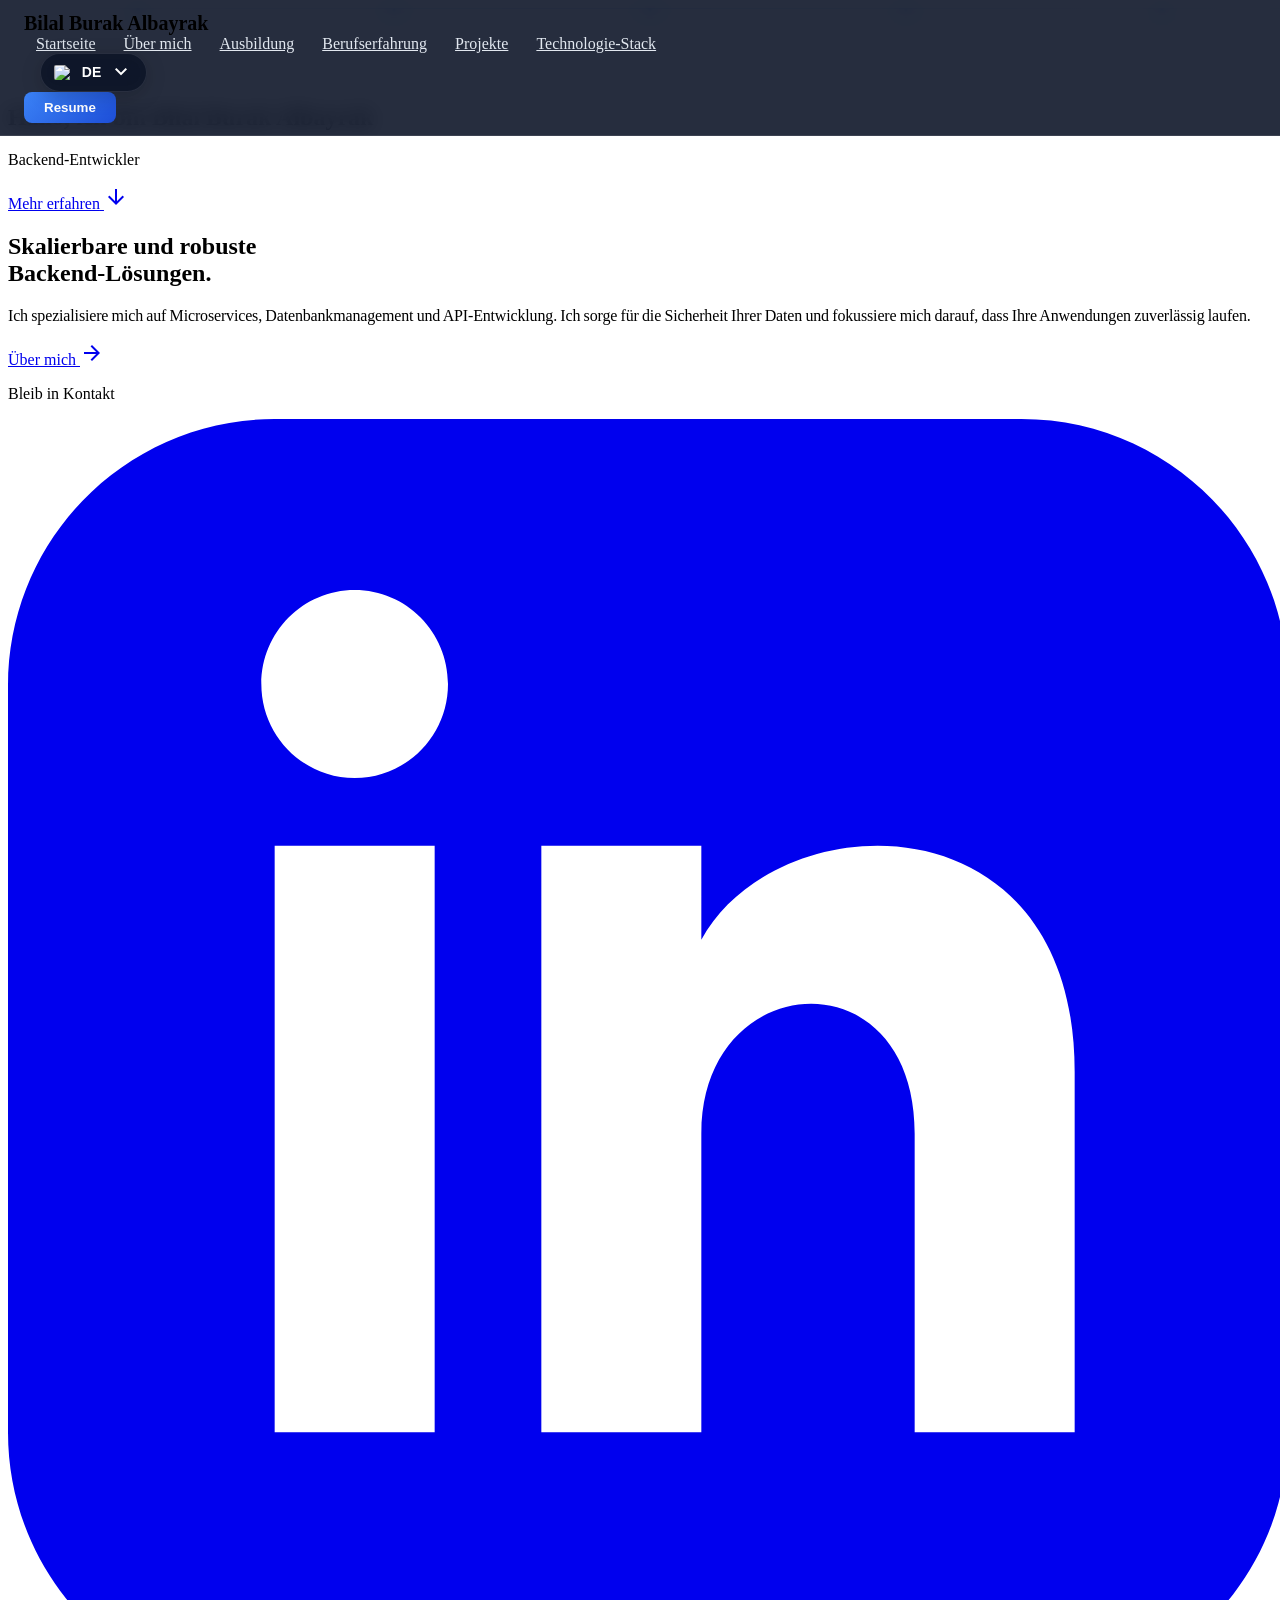
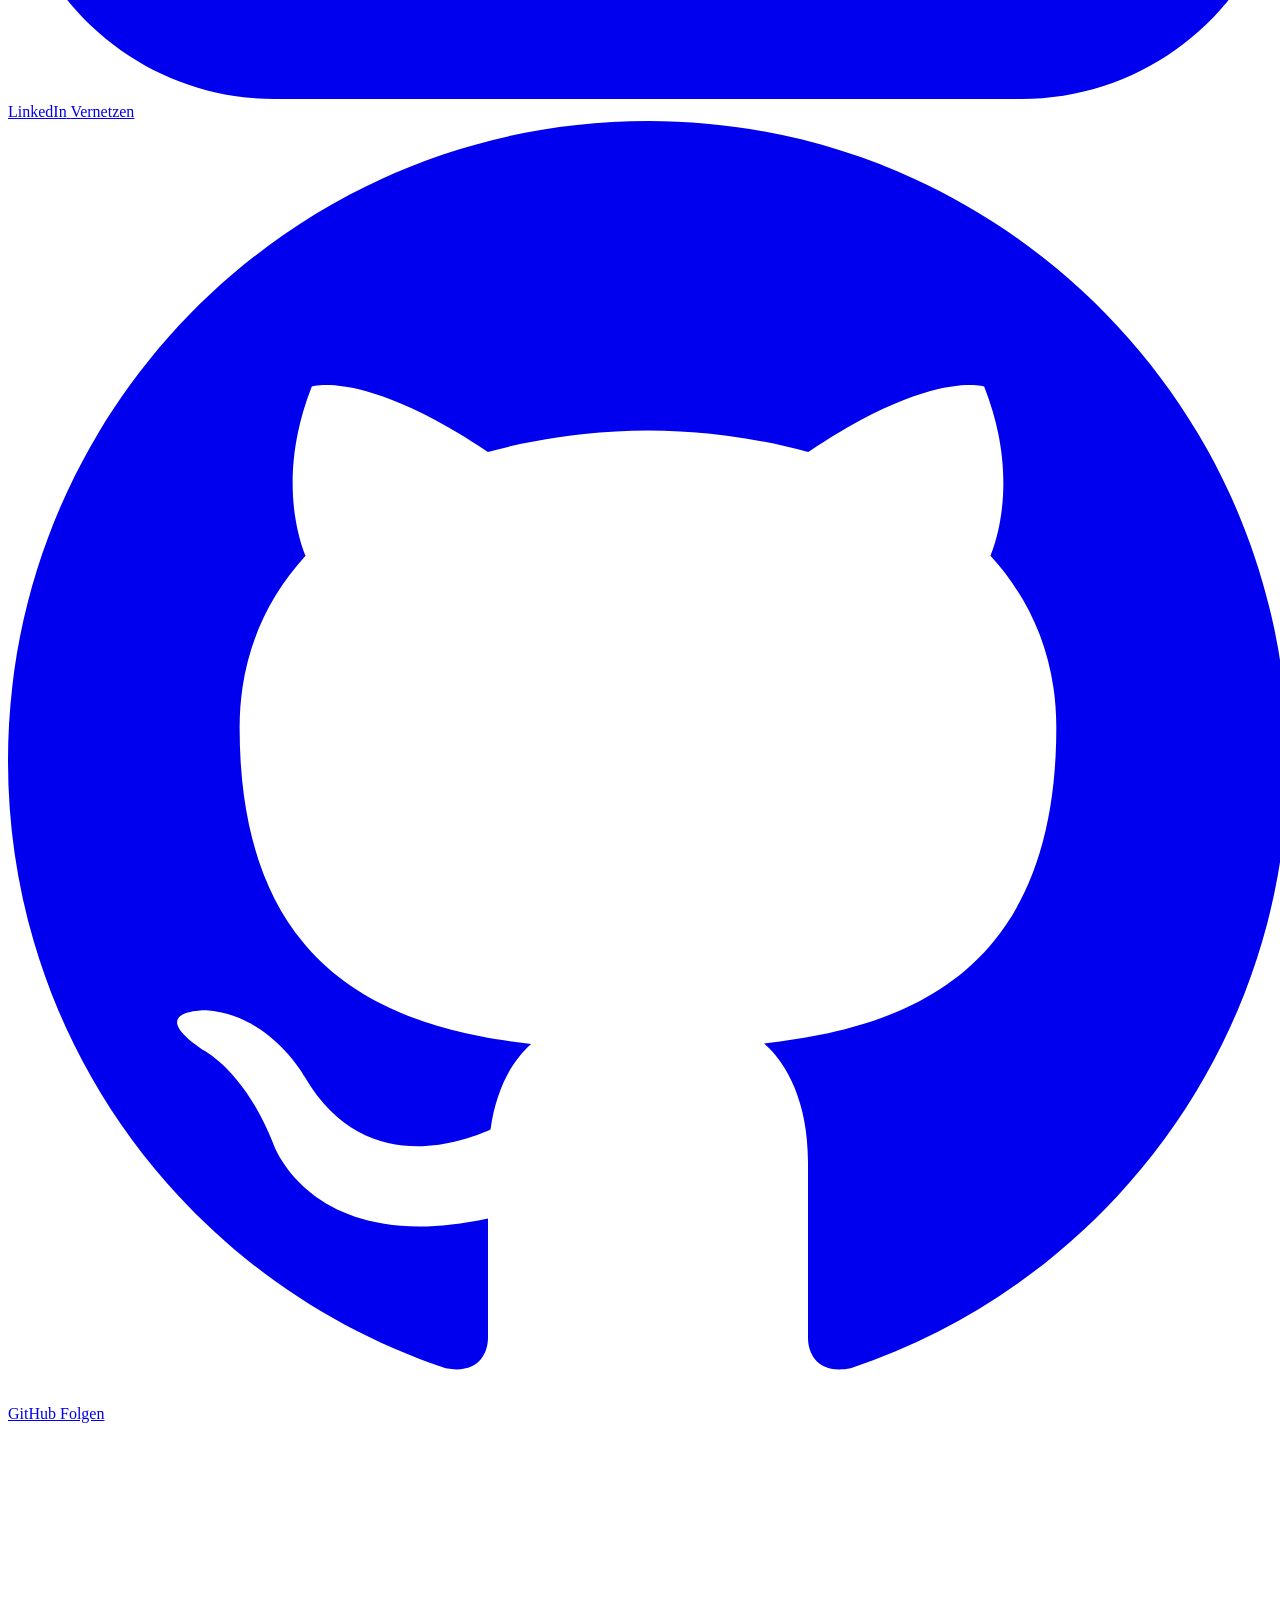
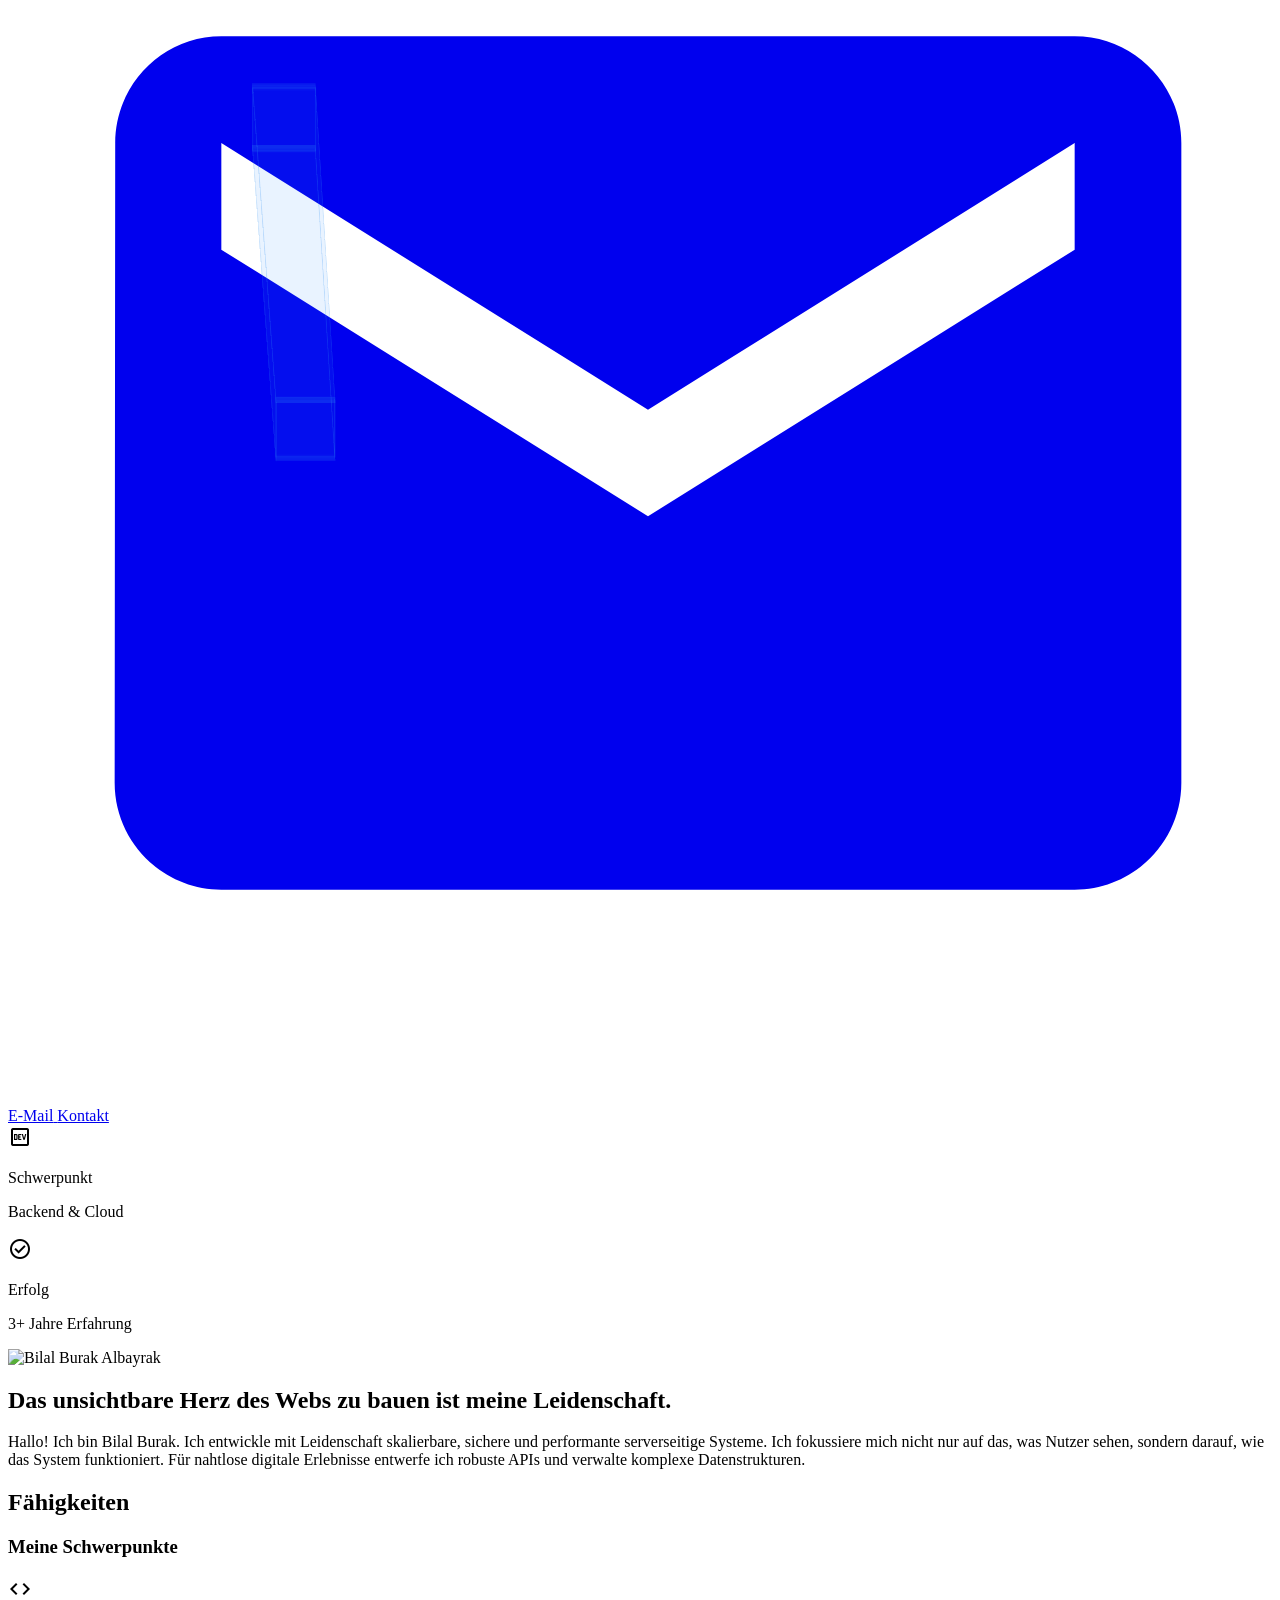
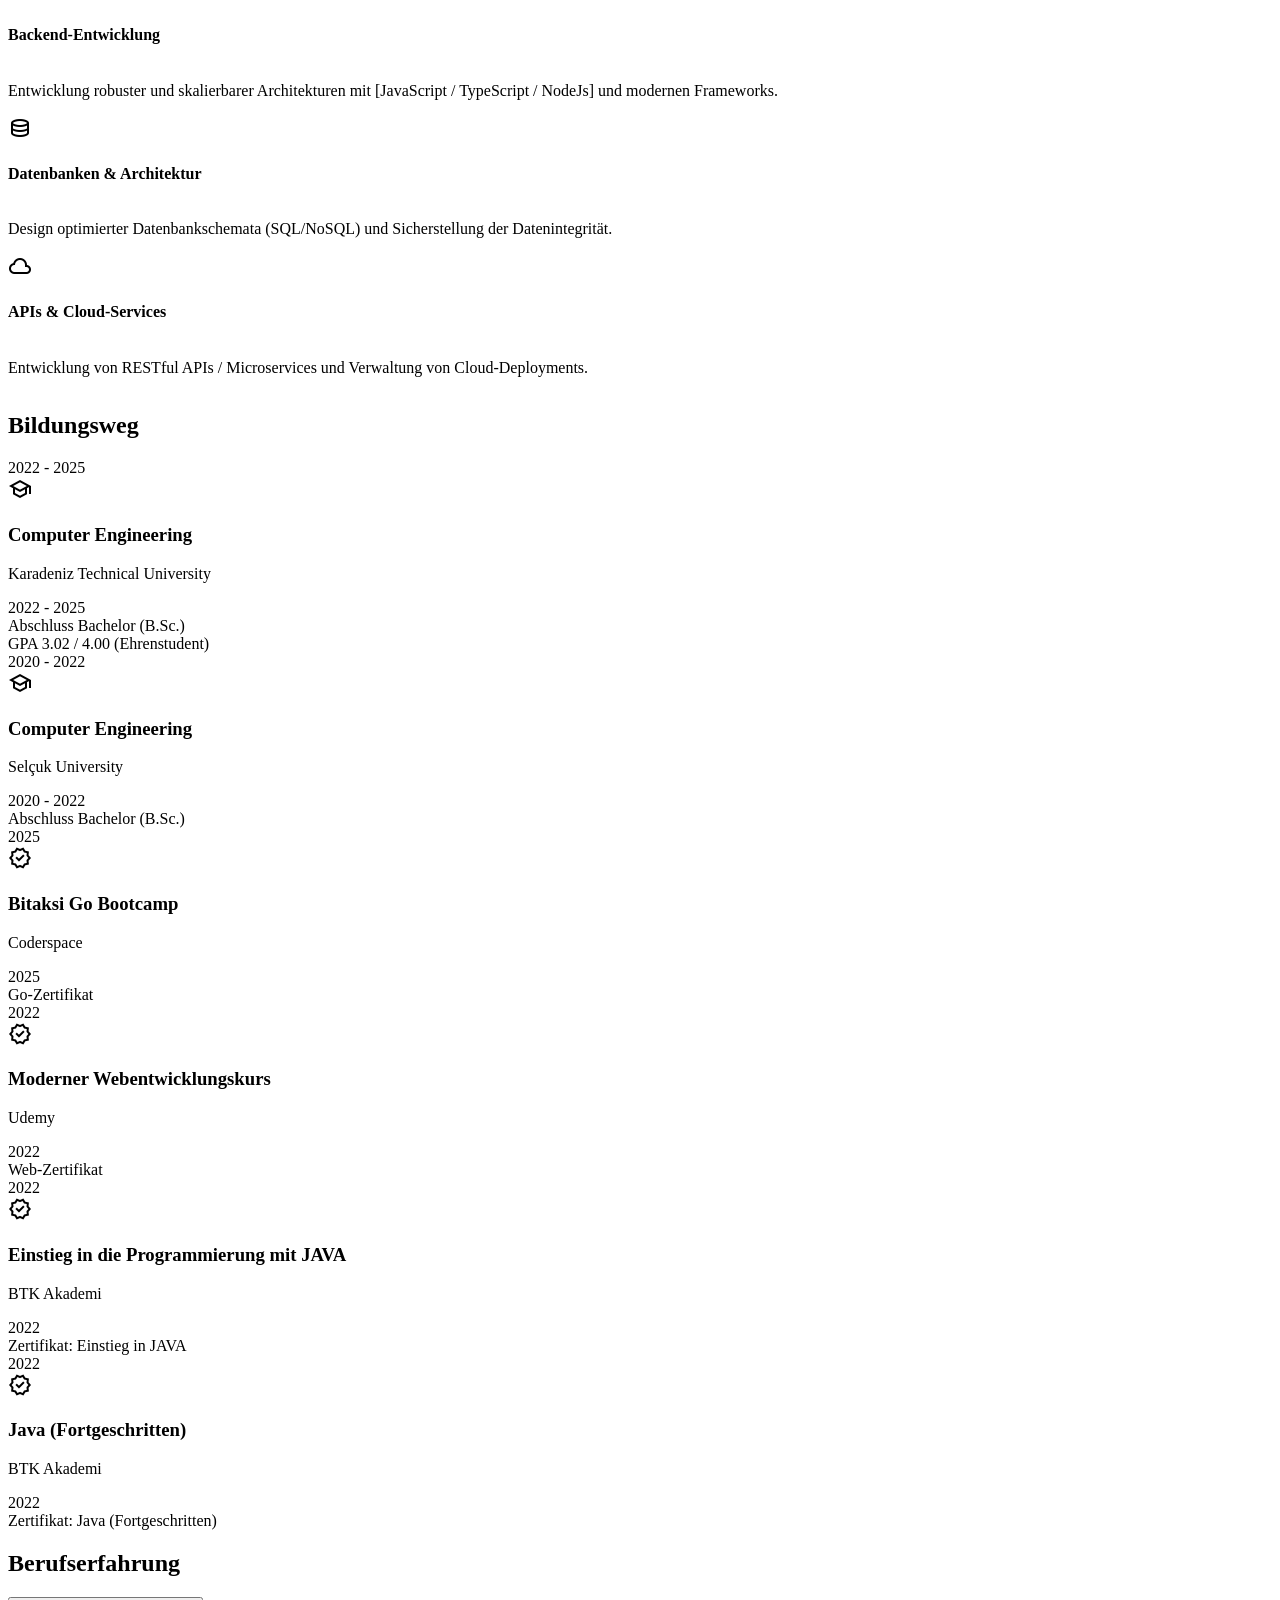
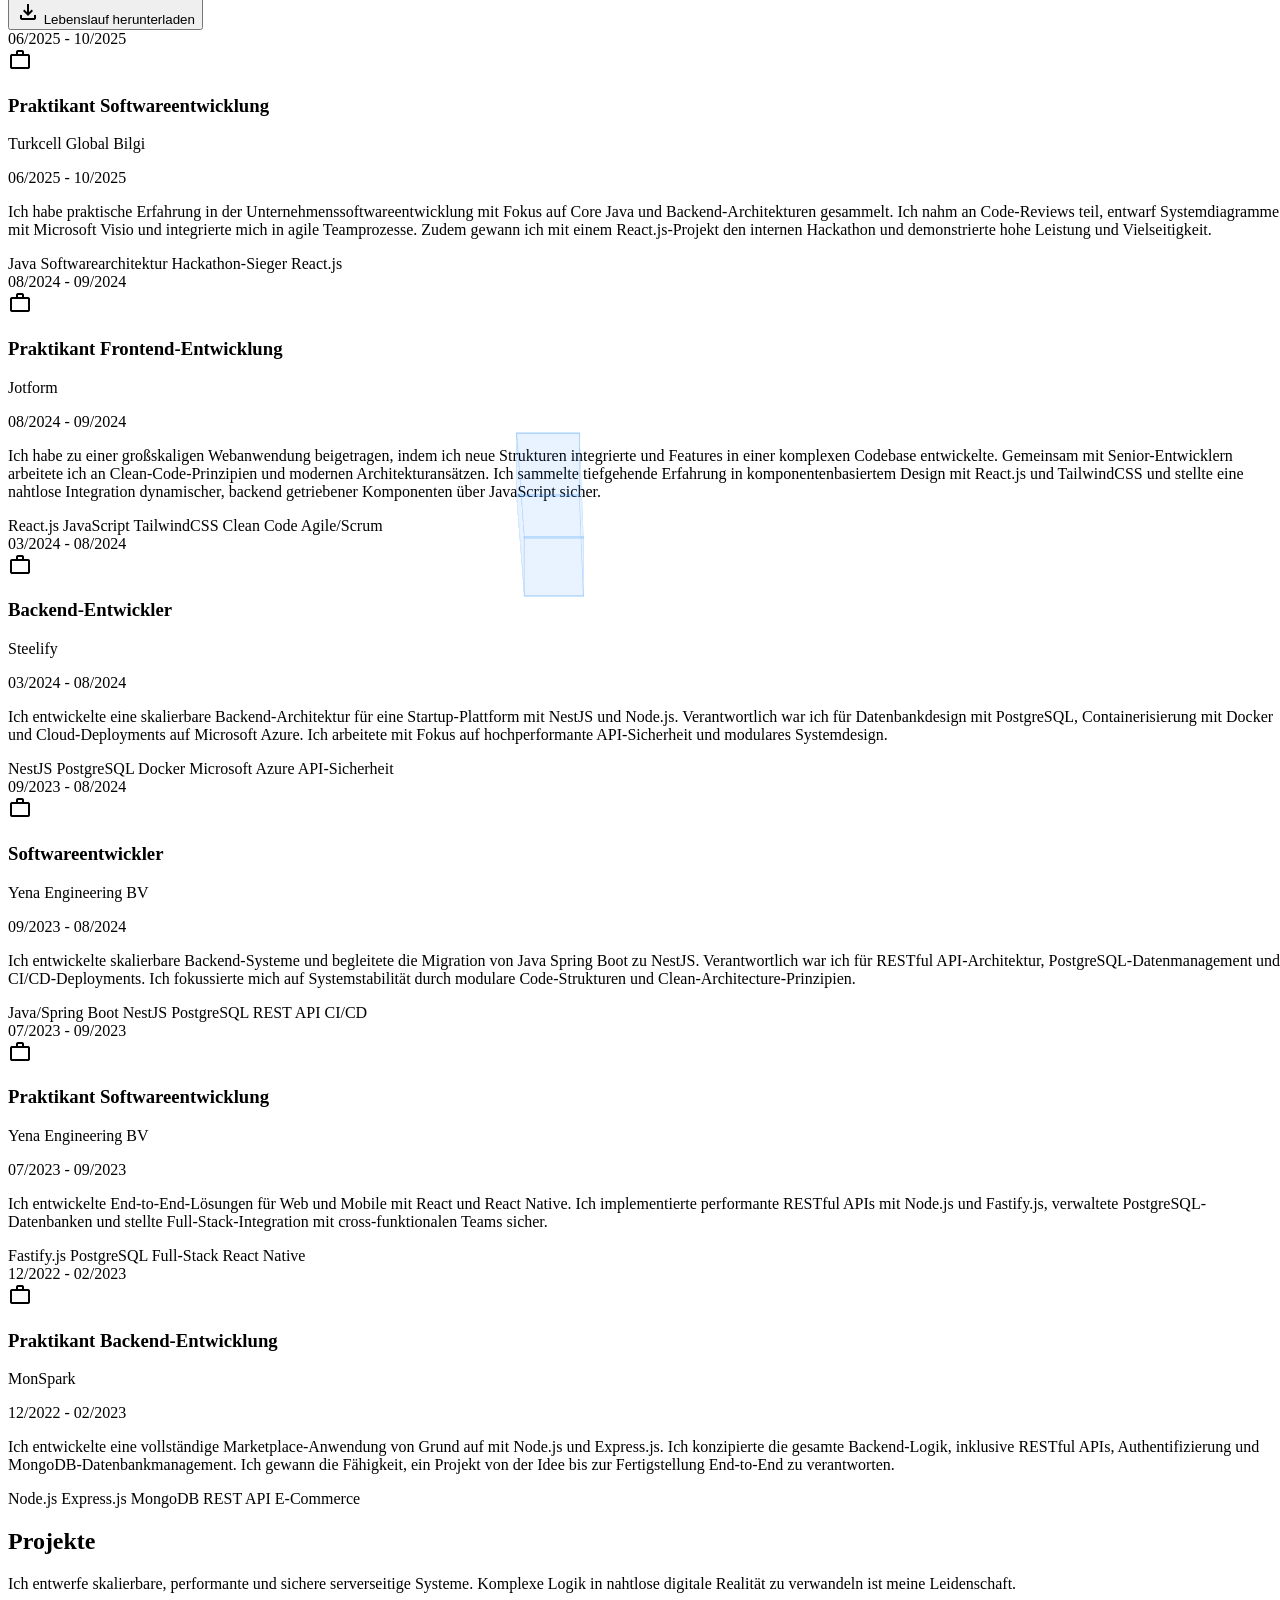
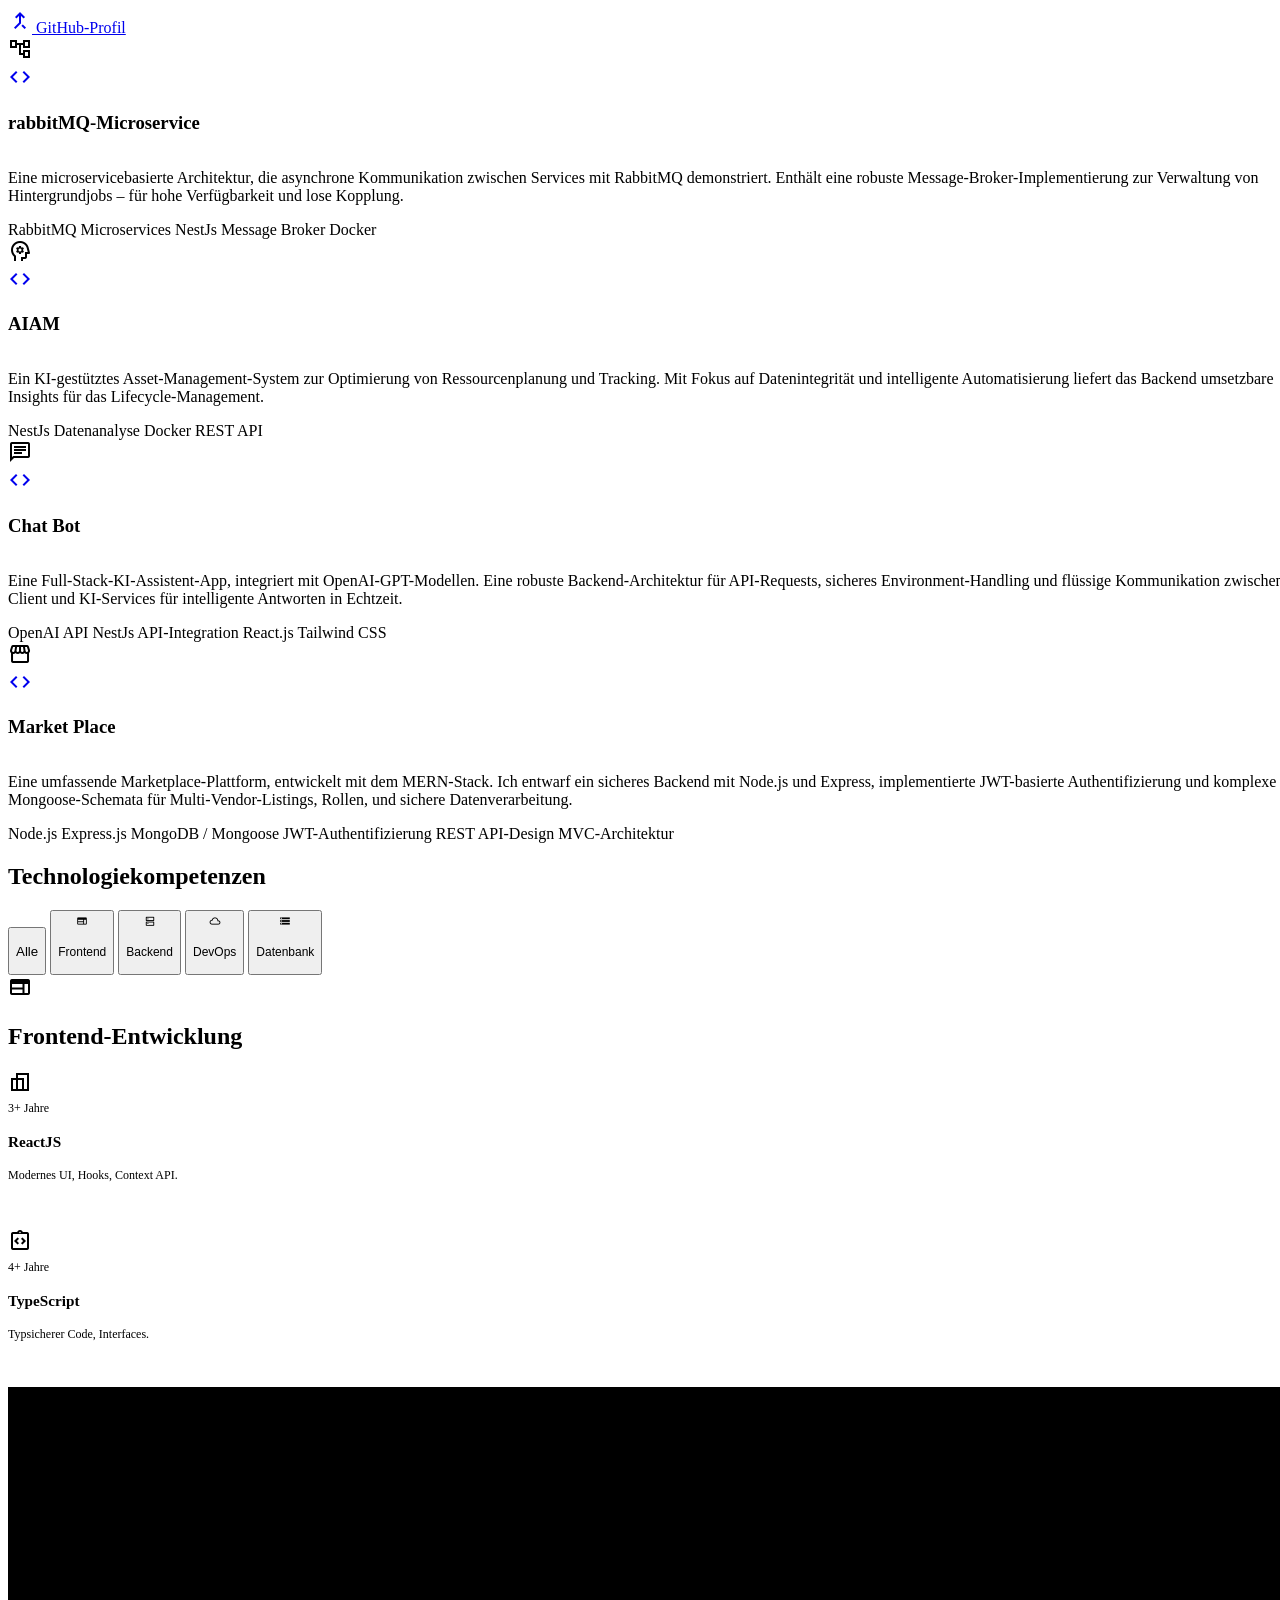
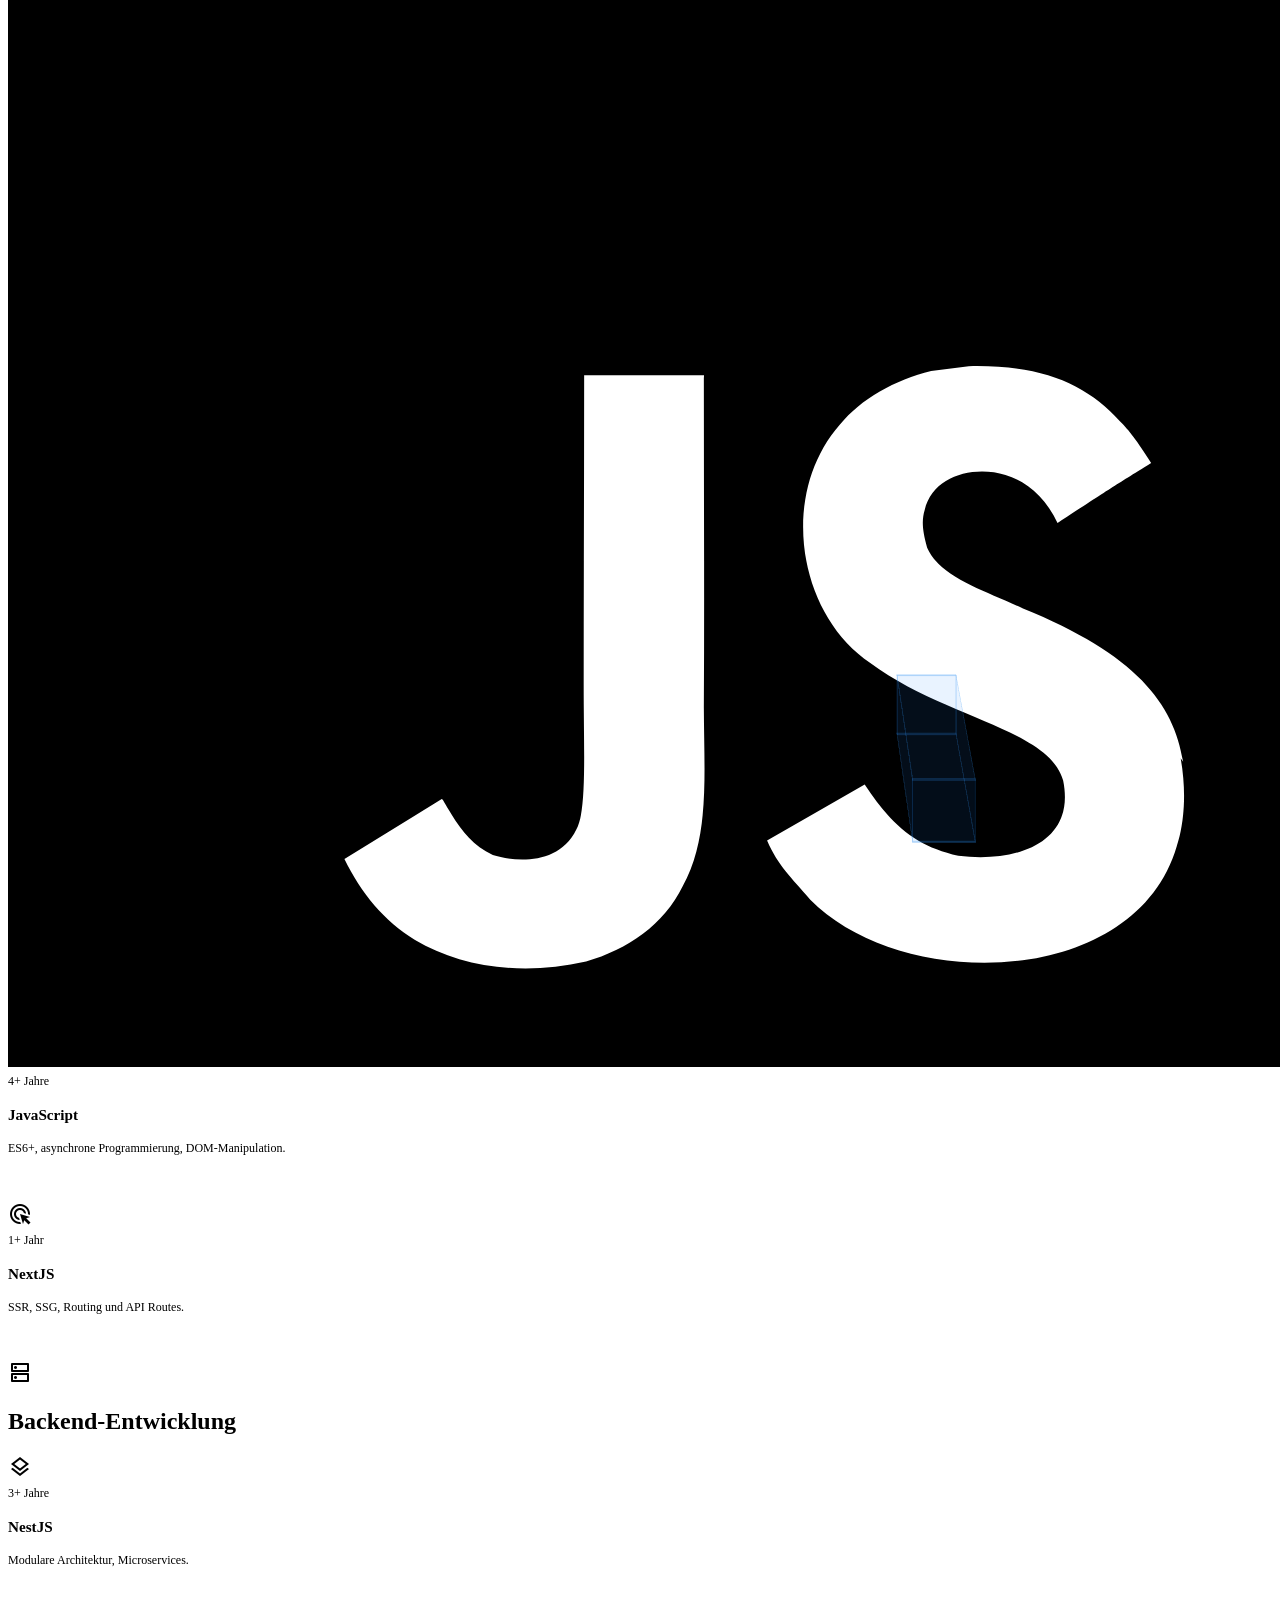
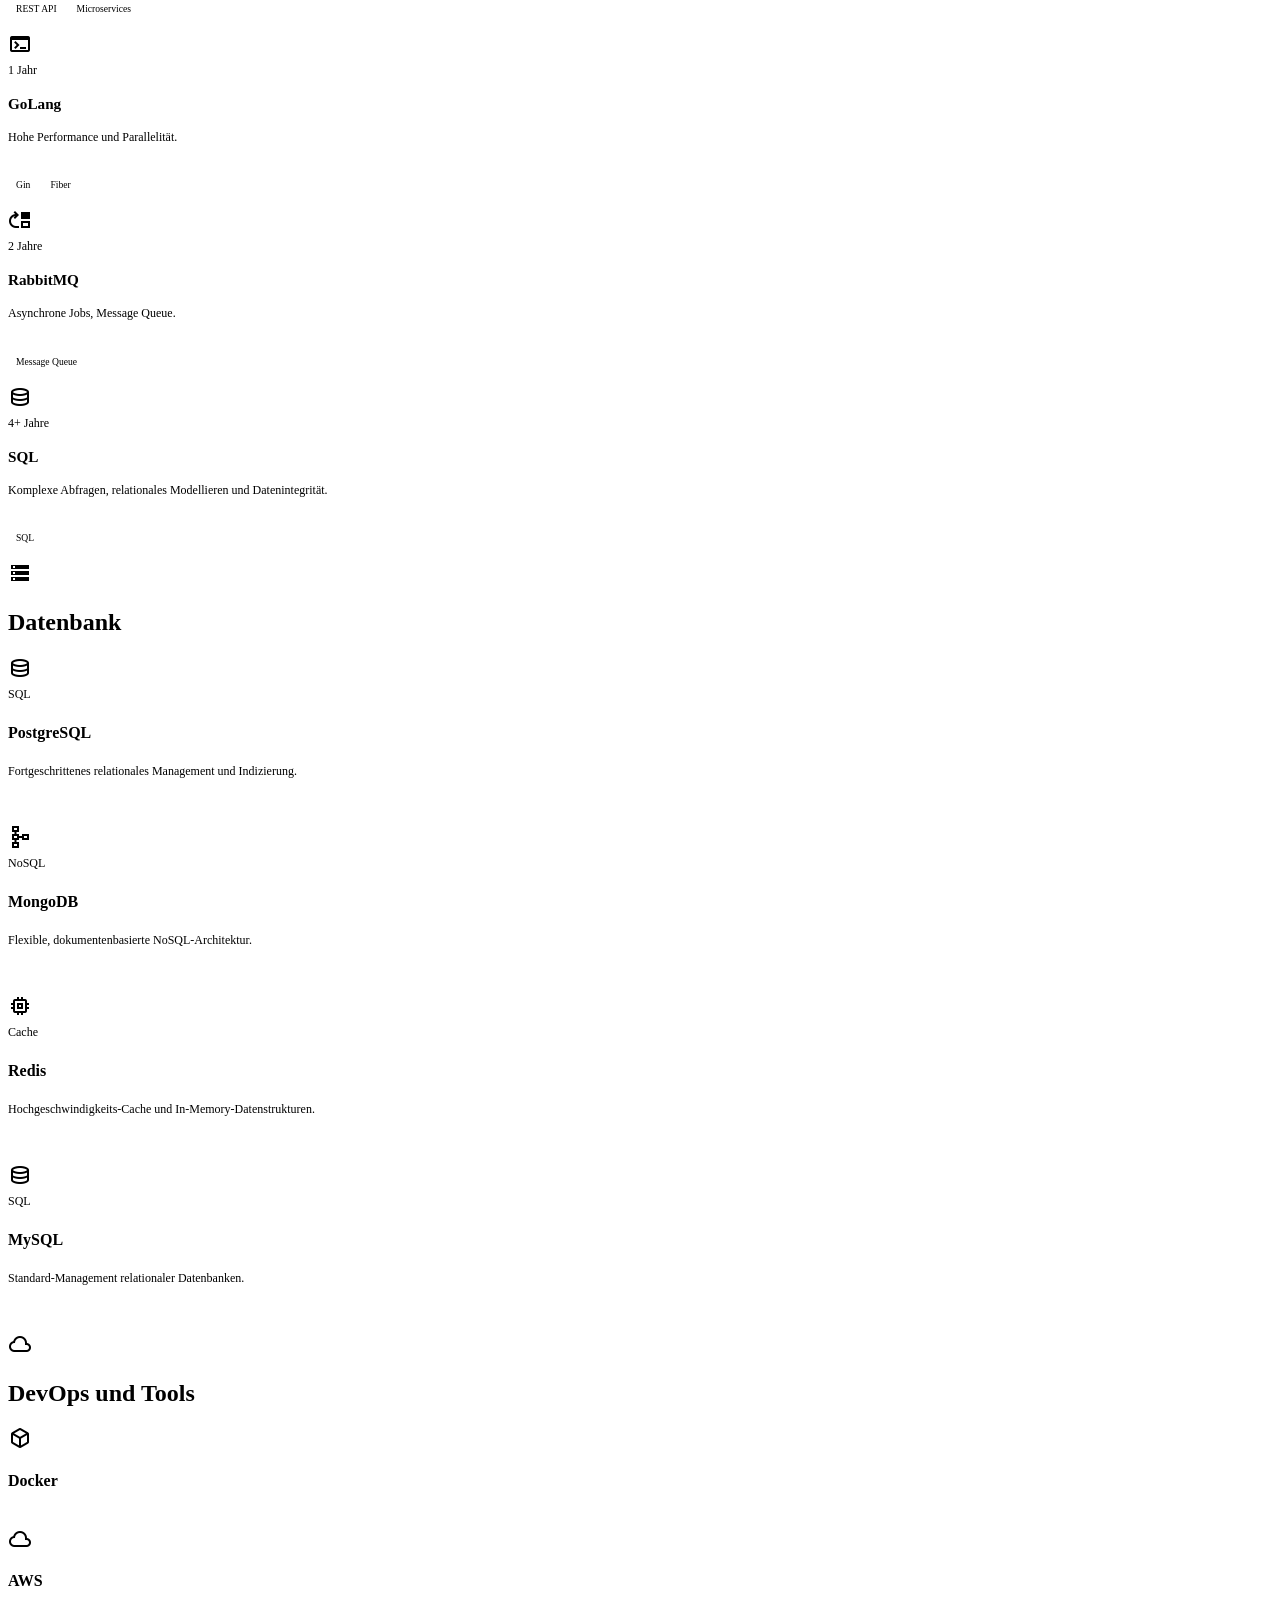
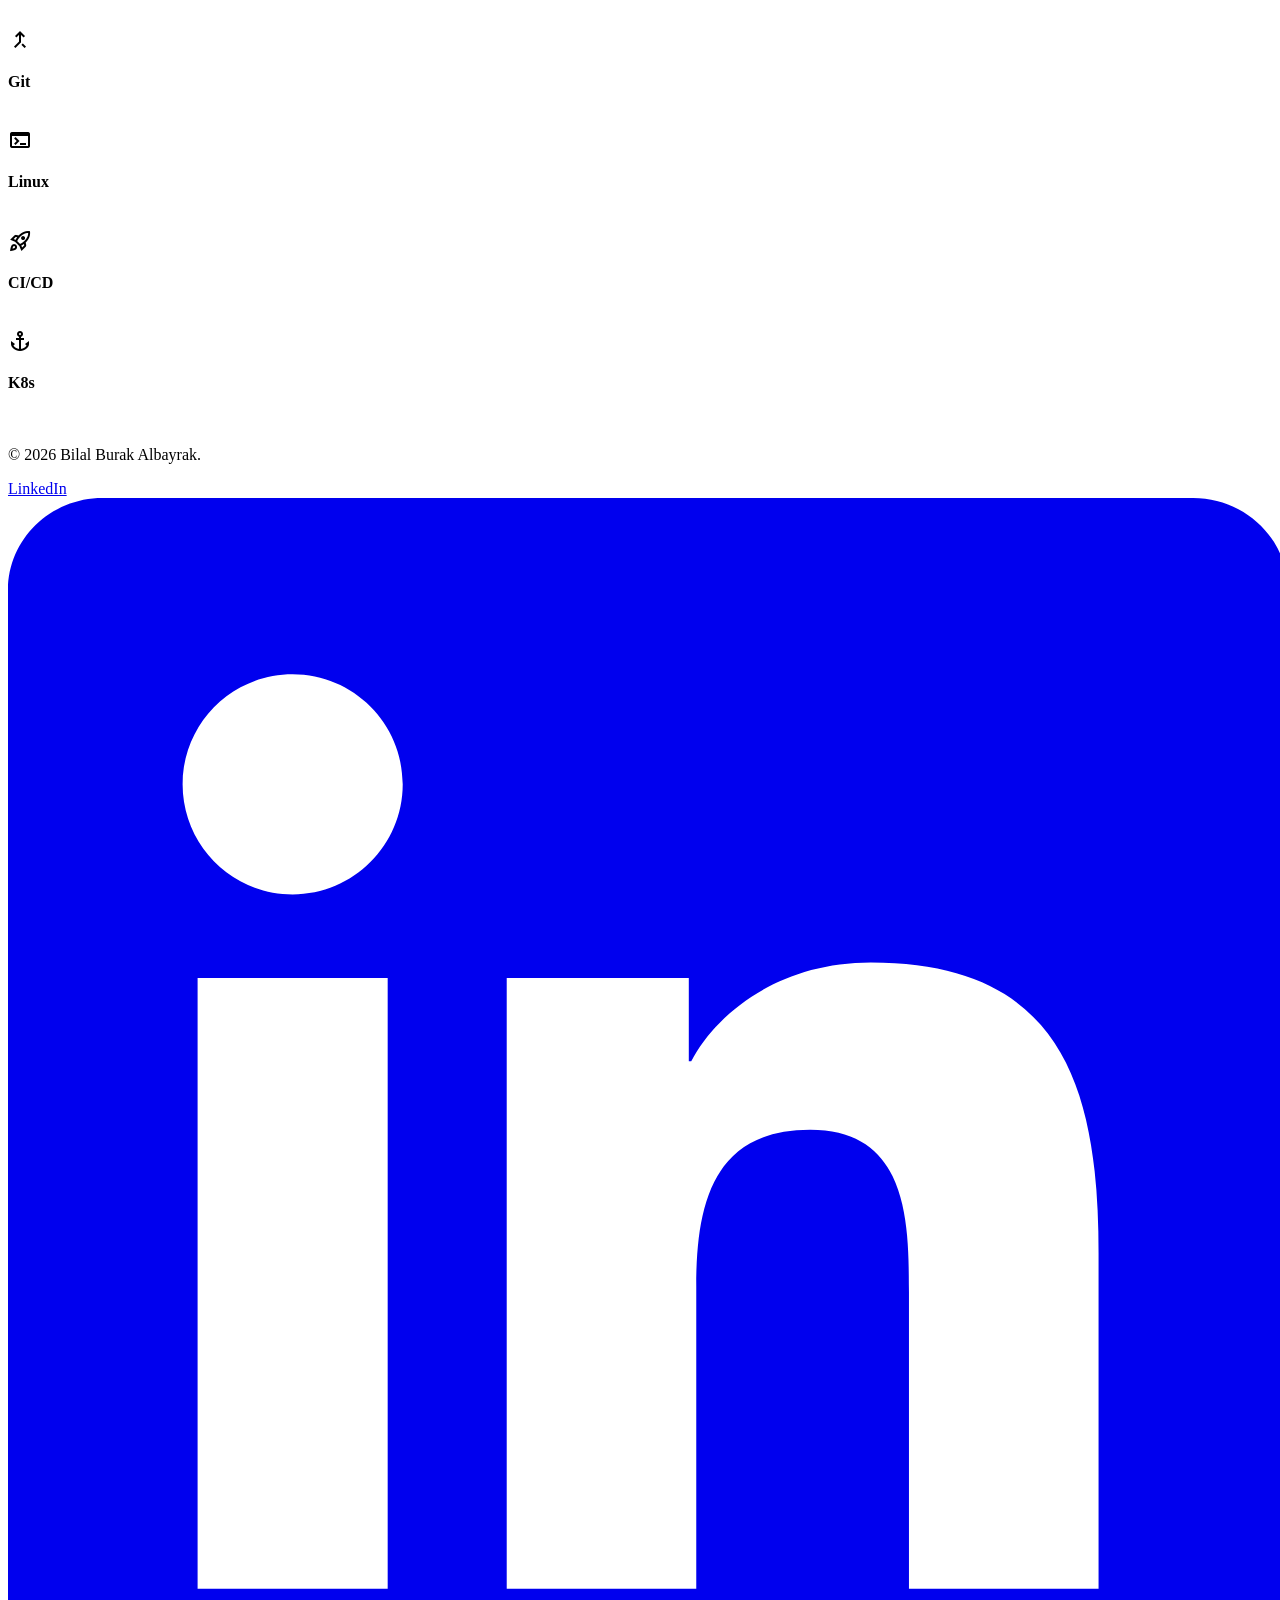
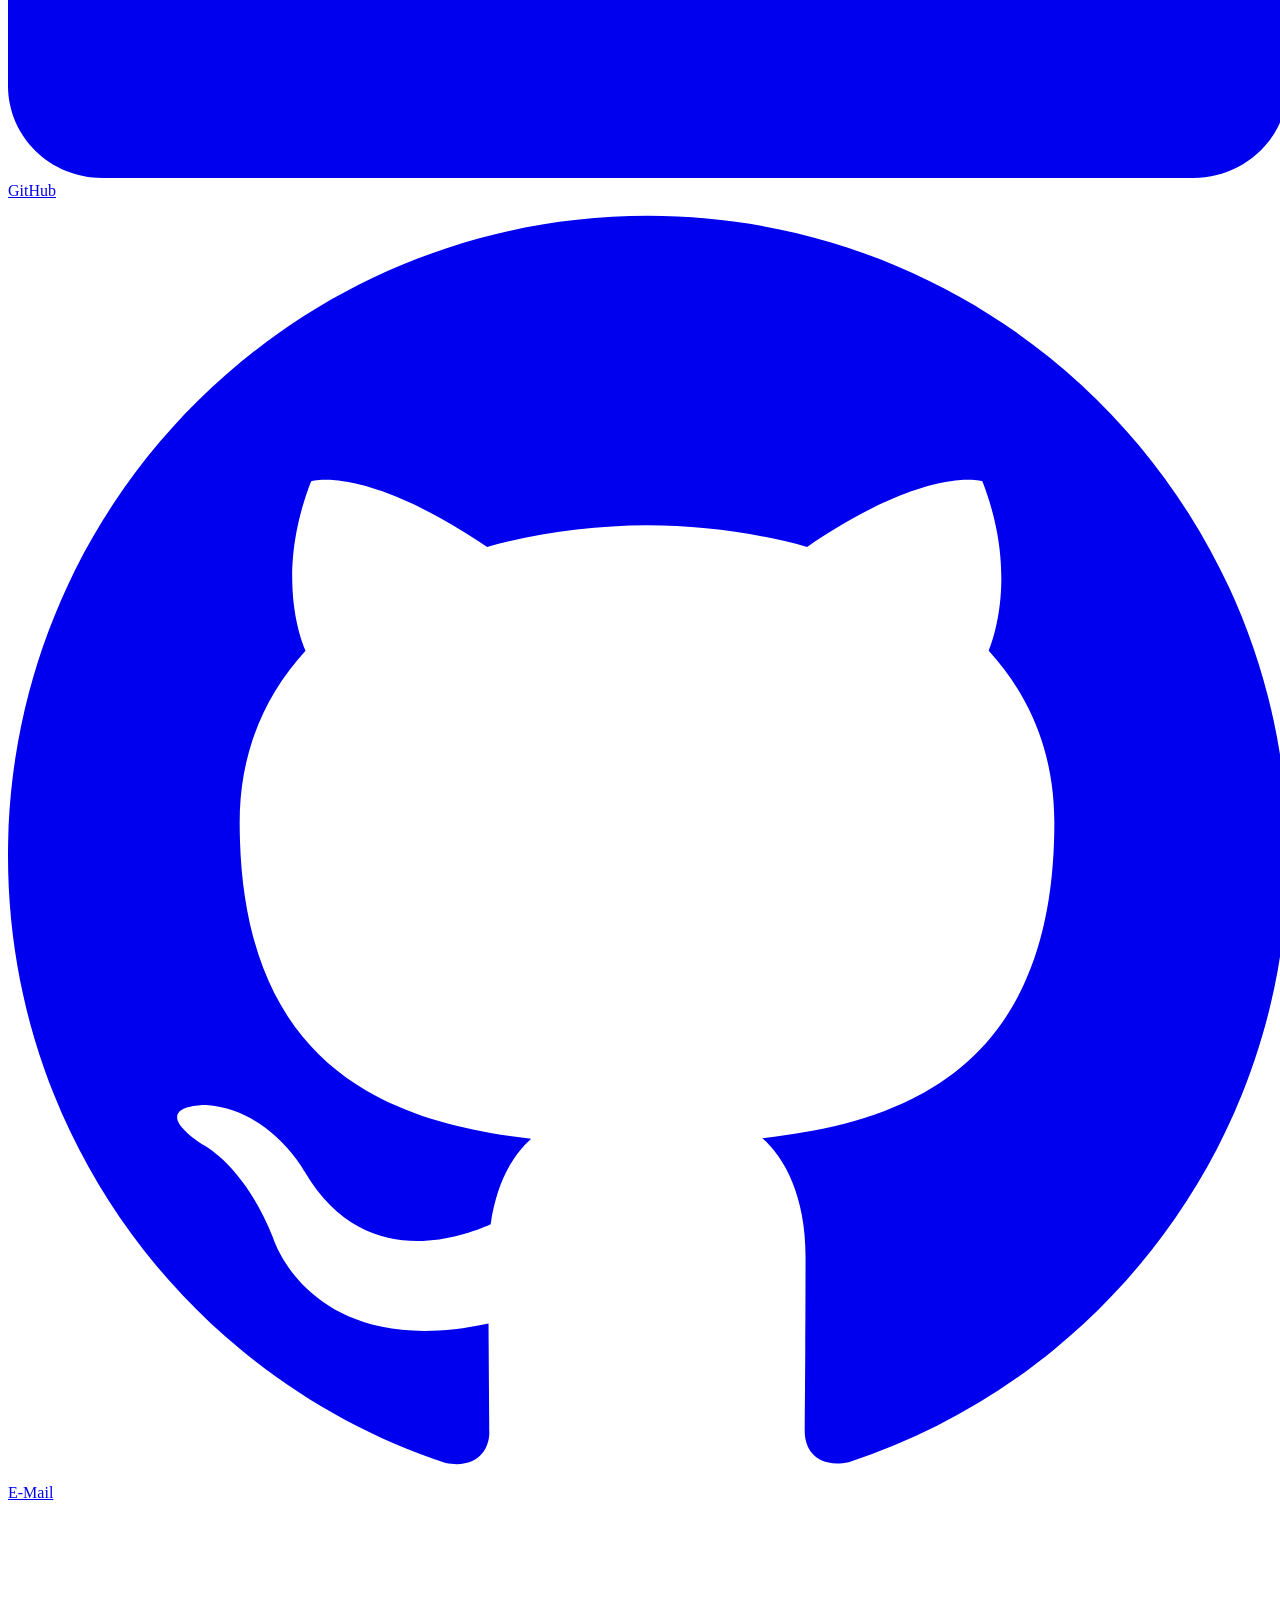
==== commit e47e3cf3: "Update navigation links to German and Turkish translations" ====
--- a/german.html
+++ b/german.html
@@ -48,19 +48,23 @@
 
       <!-- Desktop menü -->
       <div class="hidden md:flex gap-4 items-center desktop-nav-links">
-        <a href="#home" class="hover:text-blue-400 transition-colors">Home</a>
-        <a href="#about" class="hover:text-blue-400 transition-colors">About</a>
+        <a href="#home" class="hover:text-blue-400 transition-colors"
+          >Startseite</a
+        >
+        <a href="#about" class="hover:text-blue-400 transition-colors"
+          >Über mich</a
+        >
         <a href="#career" class="hover:text-blue-400 transition-colors"
-          >Education</a
+          >Ausbildung</a
         >
         <a href="#experience" class="hover:text-blue-400 transition-colors"
-          >Experience</a
+          >Berufserfahrung</a
         >
         <a href="#projects" class="hover:text-blue-400 transition-colors"
-          >Projects</a
+          >Projekte</a
         >
         <a href="#skills" class="hover:text-blue-400 transition-colors"
-          >Tech Stack</a
+          >Technologie-Stack</a
         >
 
         <!-- Desktop dil seçici -->
@@ -121,15 +125,15 @@
       <div class="mobile-nav-links">
         <a href="#intro-1" class="mobile-nav-link" onclick="closeMobileMenu()">
           <span class="material-symbols-outlined">home</span>
-          <span>Home</span>
+          <span>Startseite</span>
         </a>
         <a href="#about" class="mobile-nav-link" onclick="closeMobileMenu()">
           <span class="material-symbols-outlined">person</span>
-          <span>About</span>
+          <span>Über mich</span>
         </a>
         <a href="#career" class="mobile-nav-link" onclick="closeMobileMenu()">
           <span class="material-symbols-outlined">school</span>
-          <span>Education</span>
+          <span>Ausbildung</span>
         </a>
         <a
           href="#experience"
@@ -137,15 +141,15 @@
           onclick="closeMobileMenu()"
         >
           <span class="material-symbols-outlined">work</span>
-          <span>Experience</span>
+          <span>Berufserfahrung</span>
         </a>
         <a href="#projects" class="mobile-nav-link" onclick="closeMobileMenu()">
           <span class="material-symbols-outlined">code</span>
-          <span>Projects</span>
+          <span>Projekte</span>
         </a>
         <a href="#skills" class="mobile-nav-link" onclick="closeMobileMenu()">
           <span class="material-symbols-outlined">layers</span>
-          <span>Tech Stack</span>
+          <span>Technologie-Stack</span>
         </a>
       </div>
 
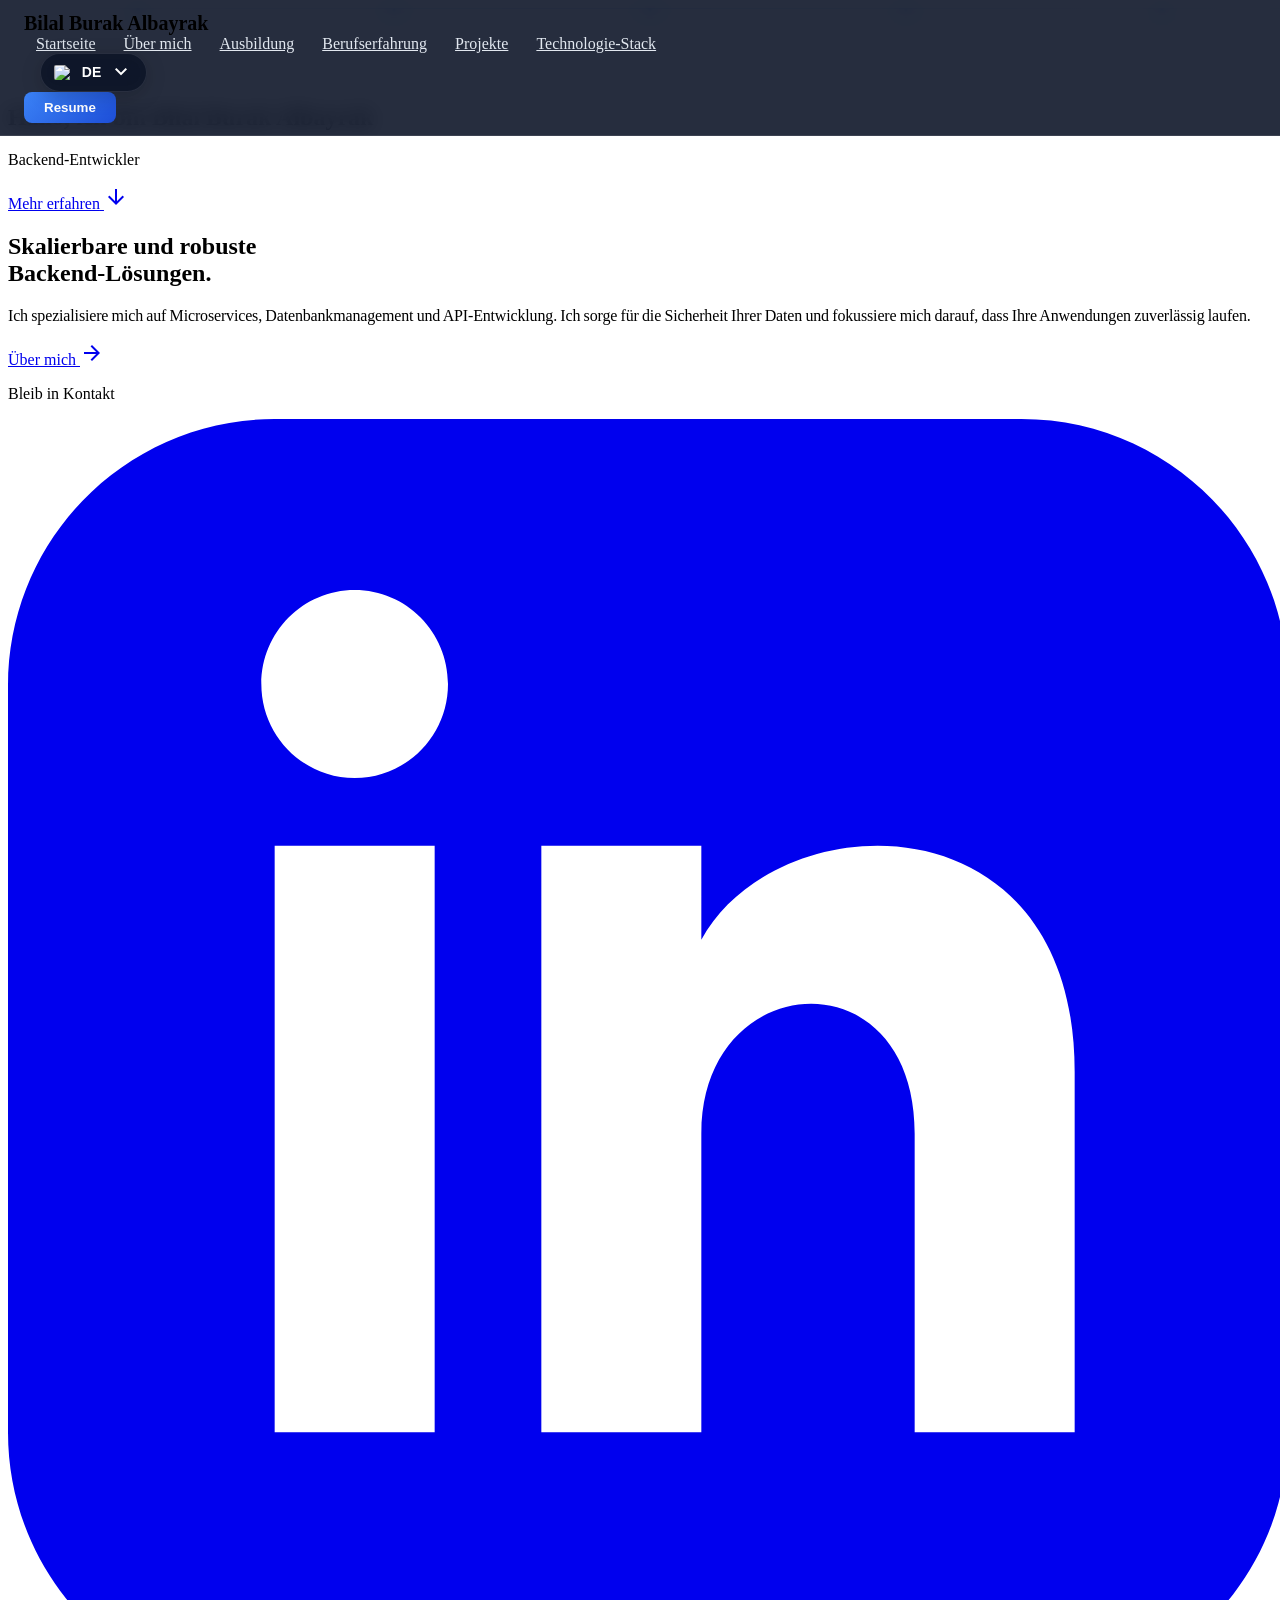
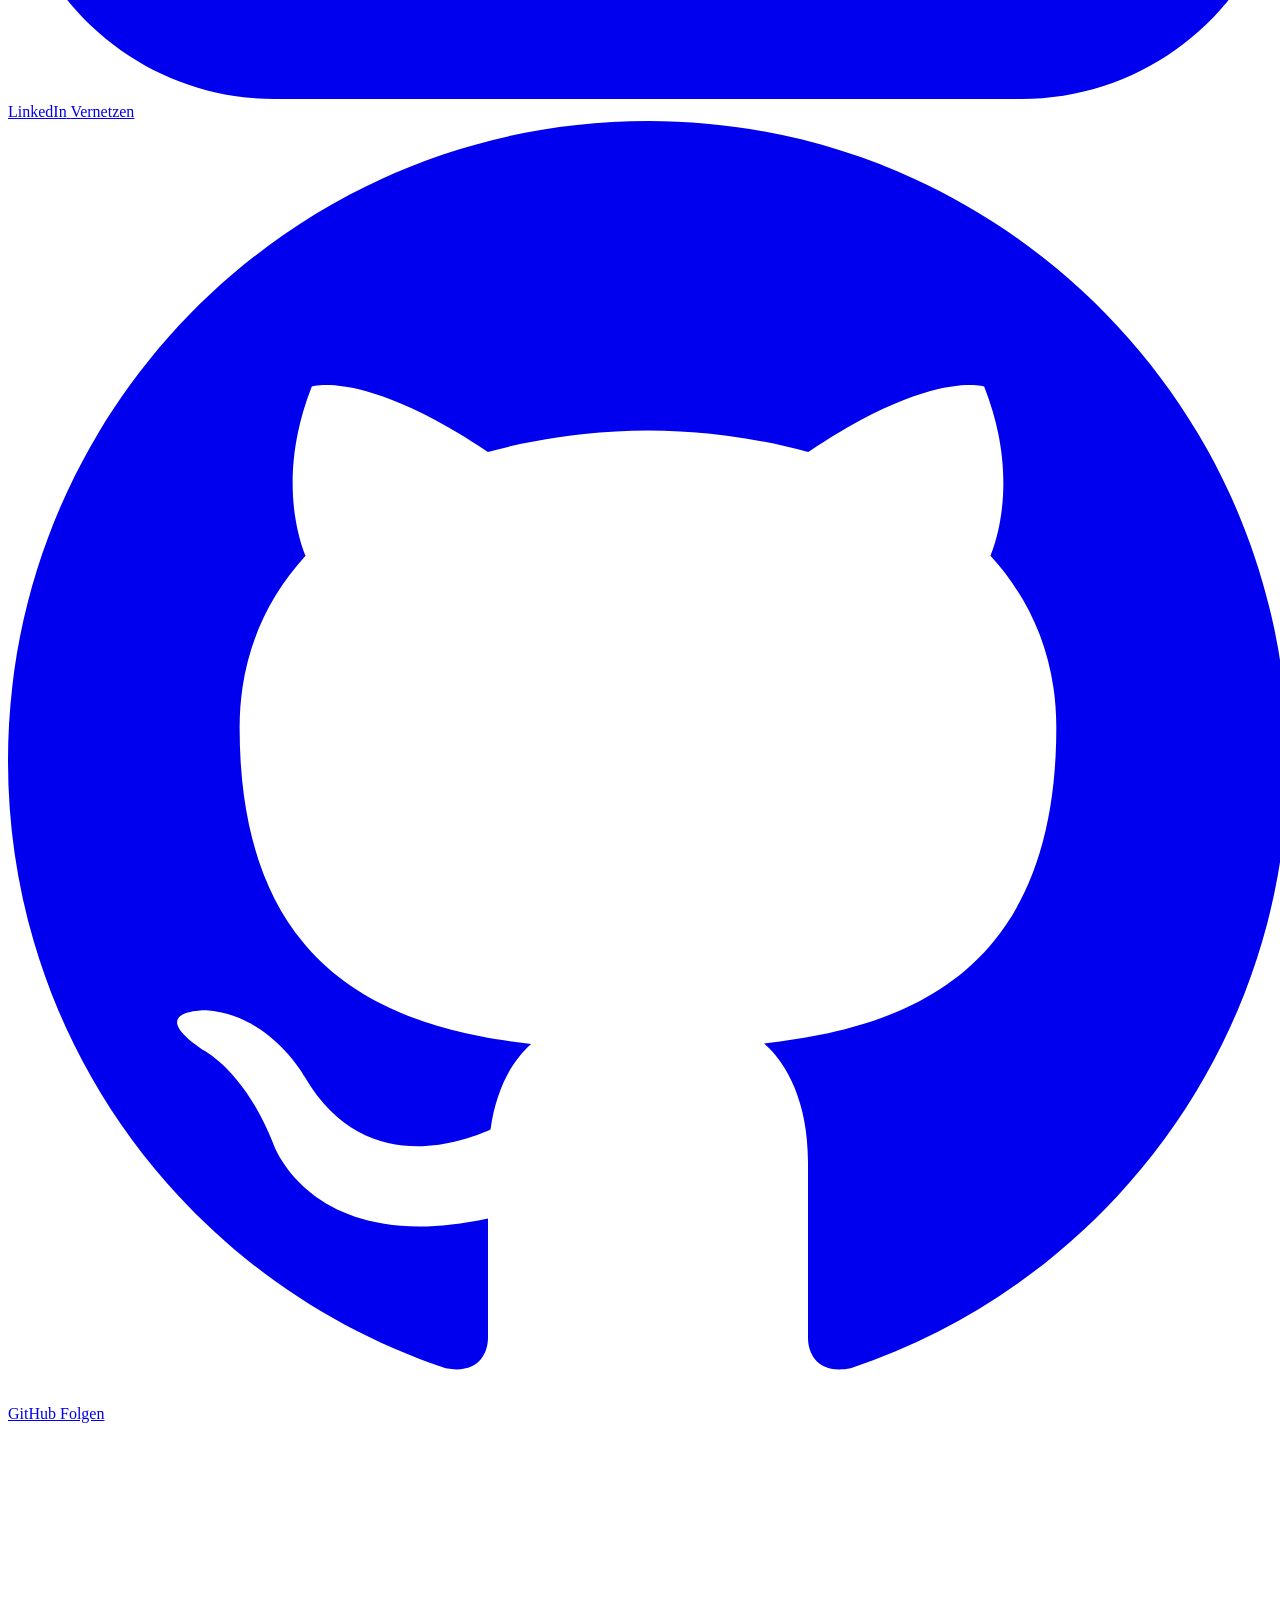
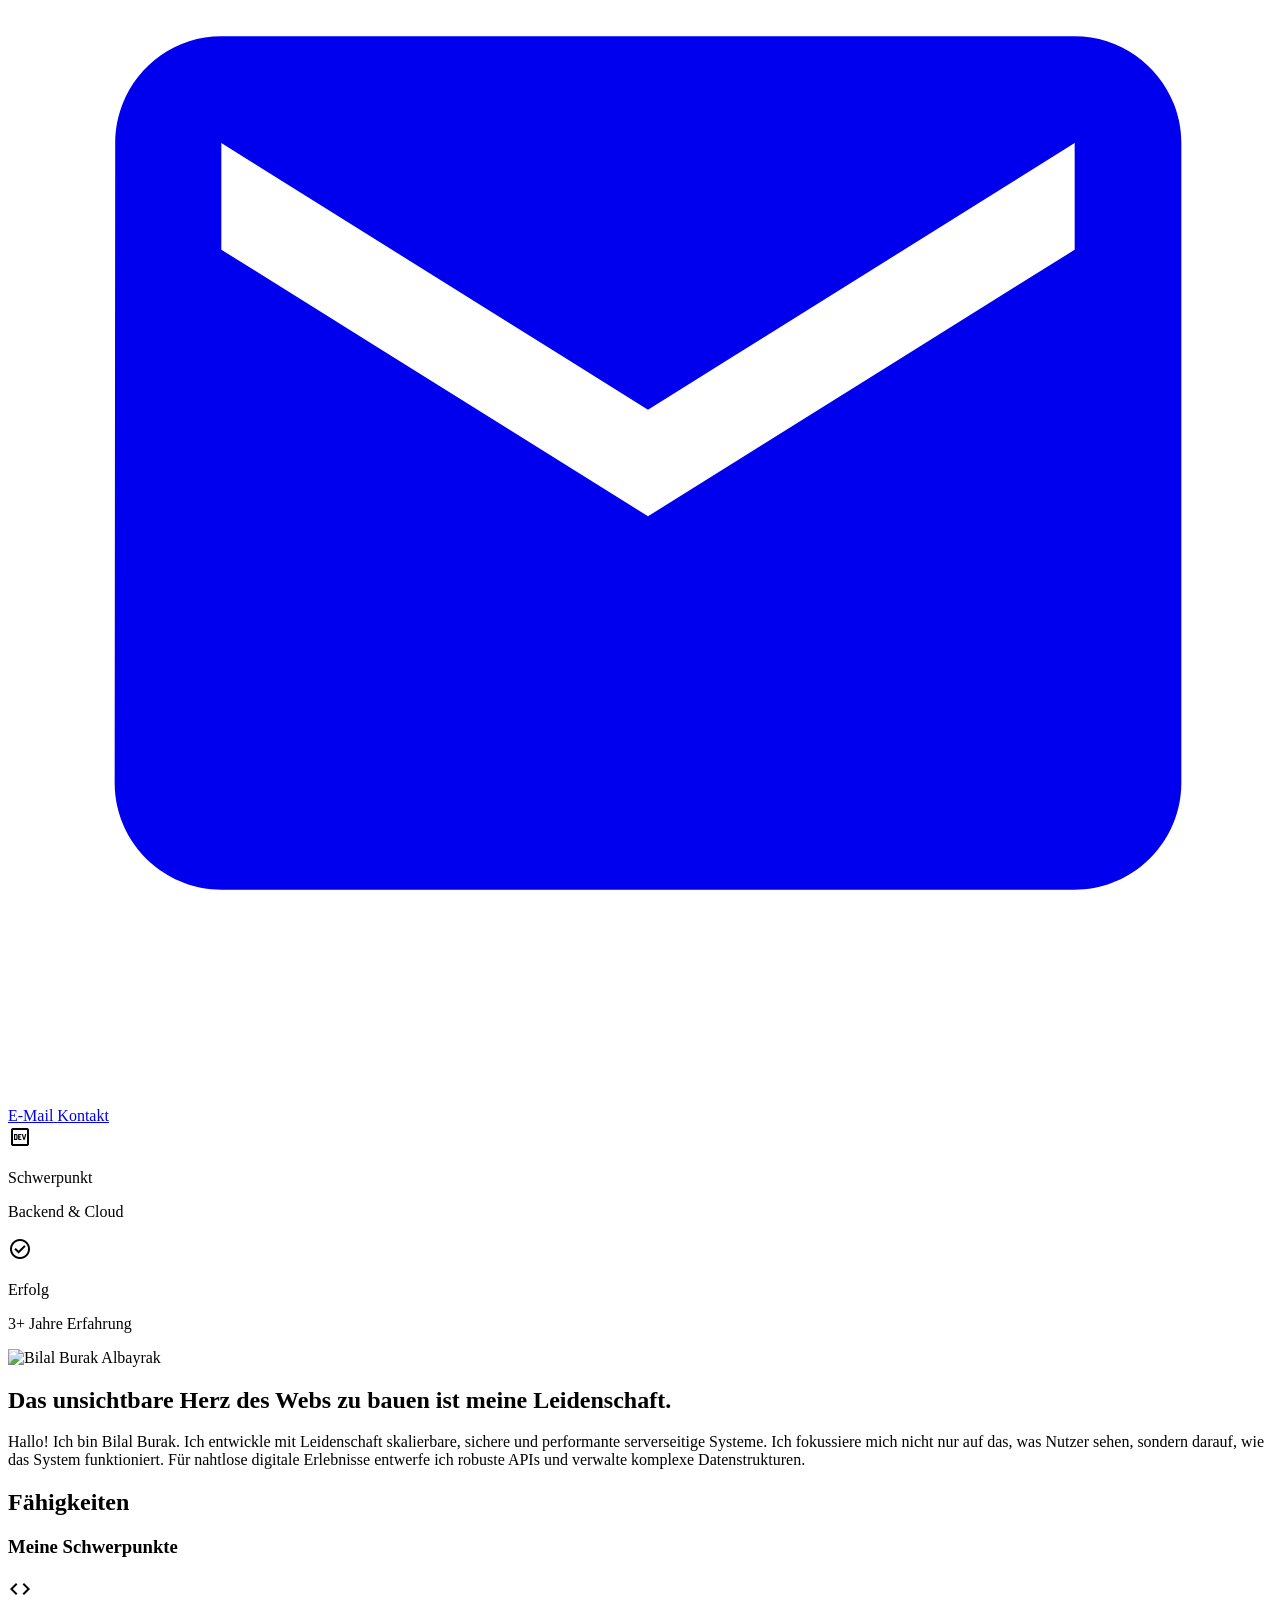
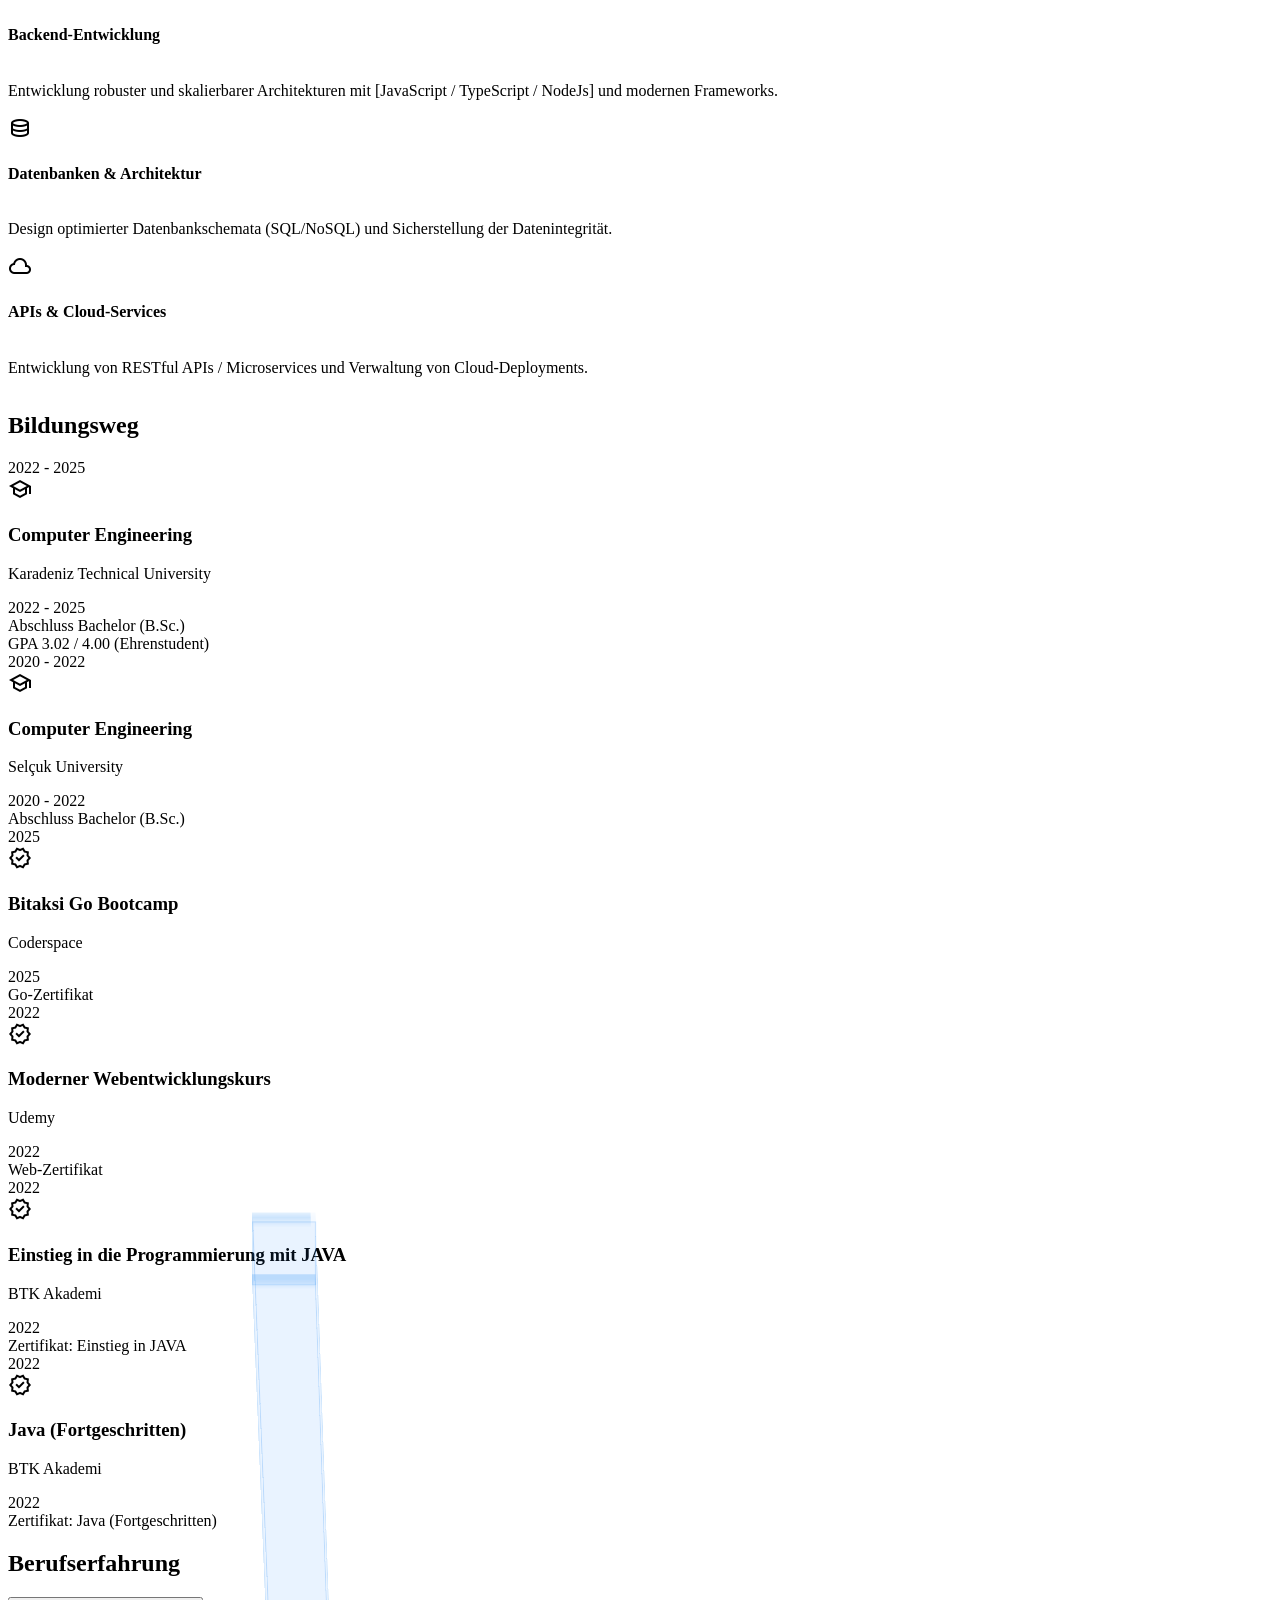
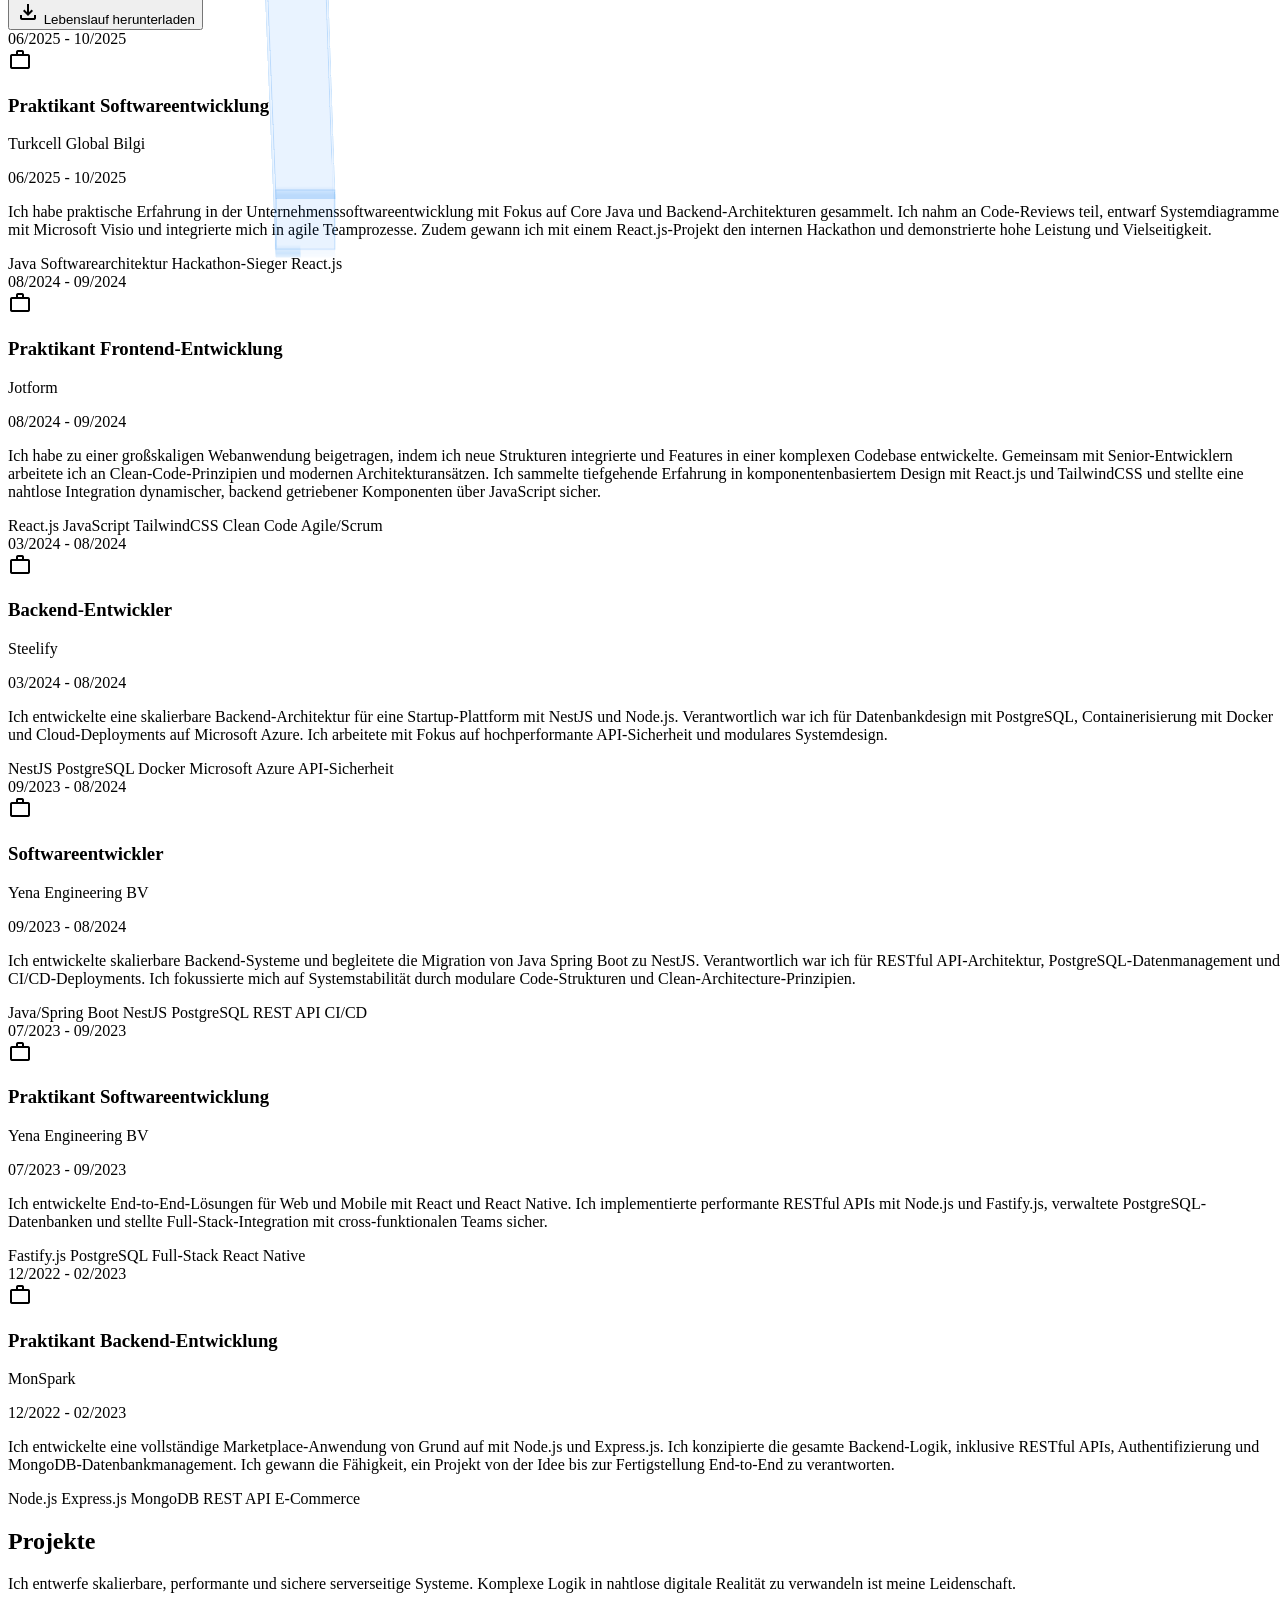
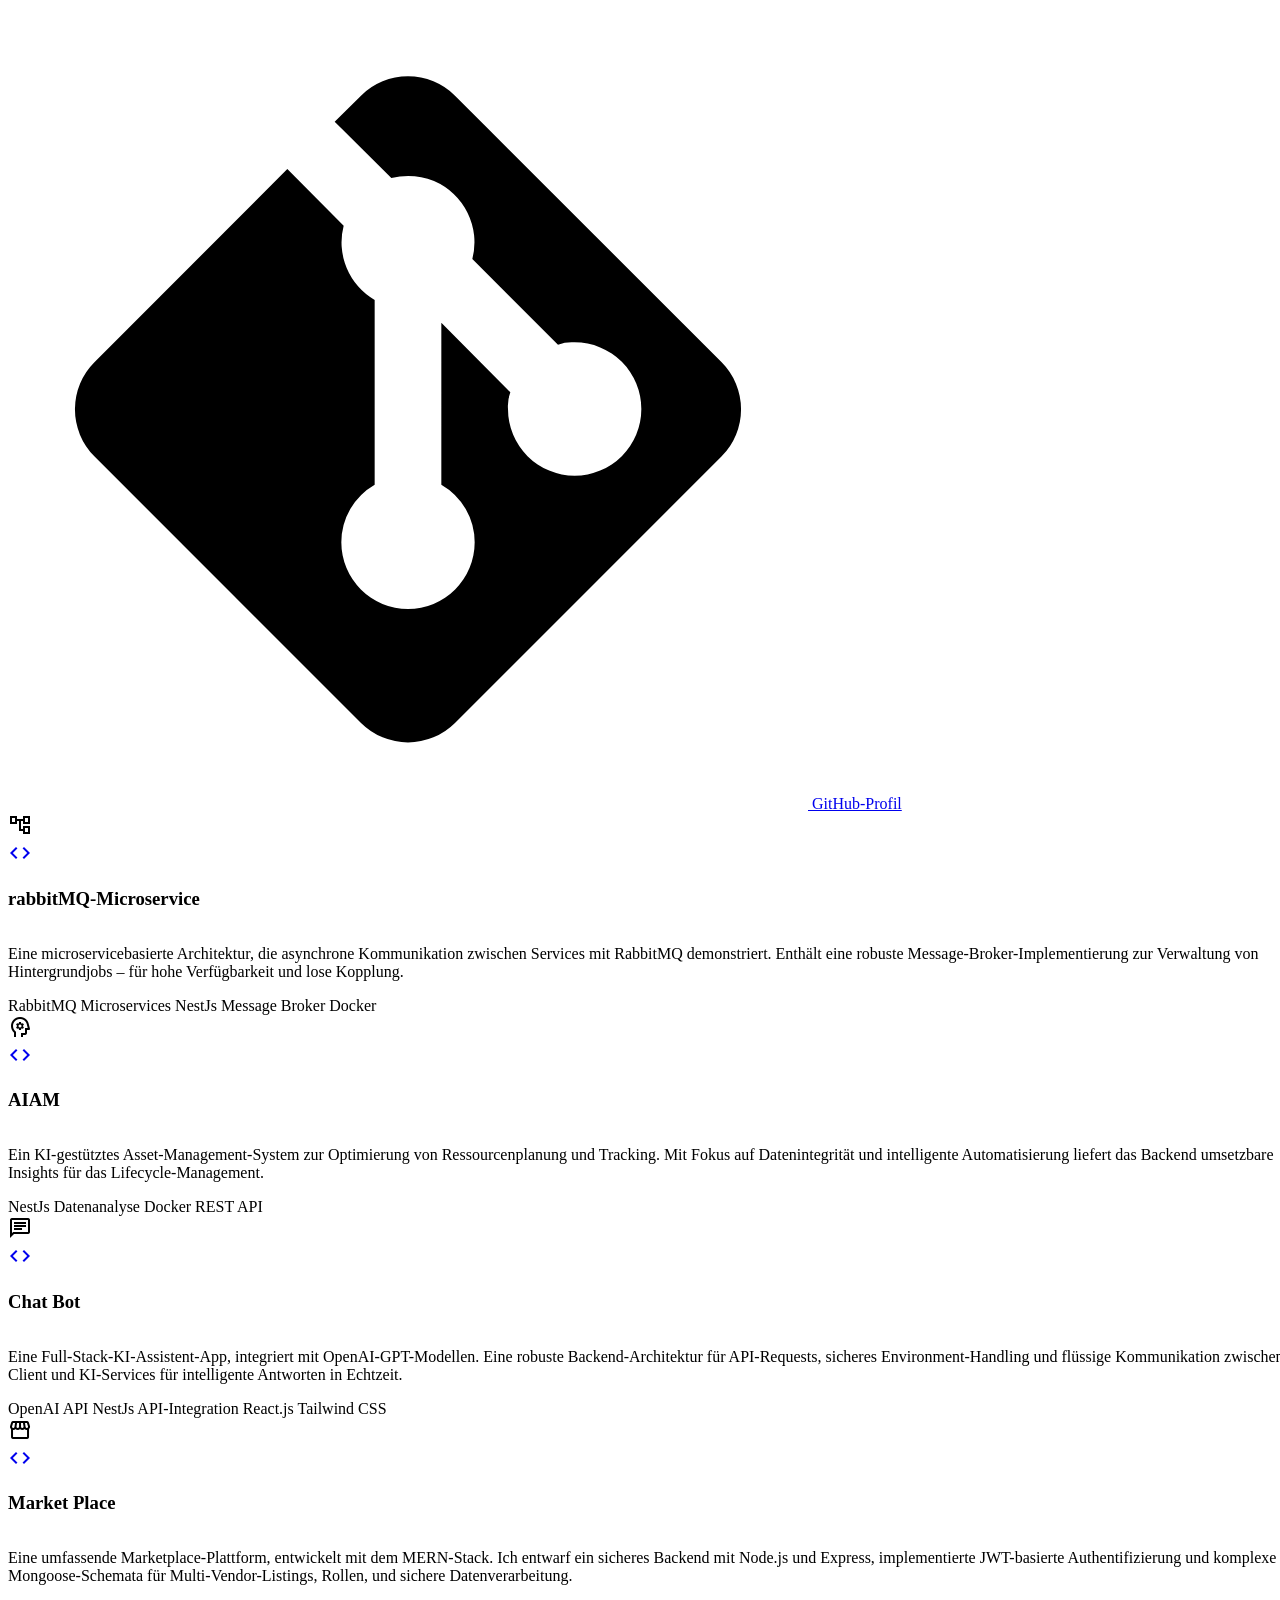
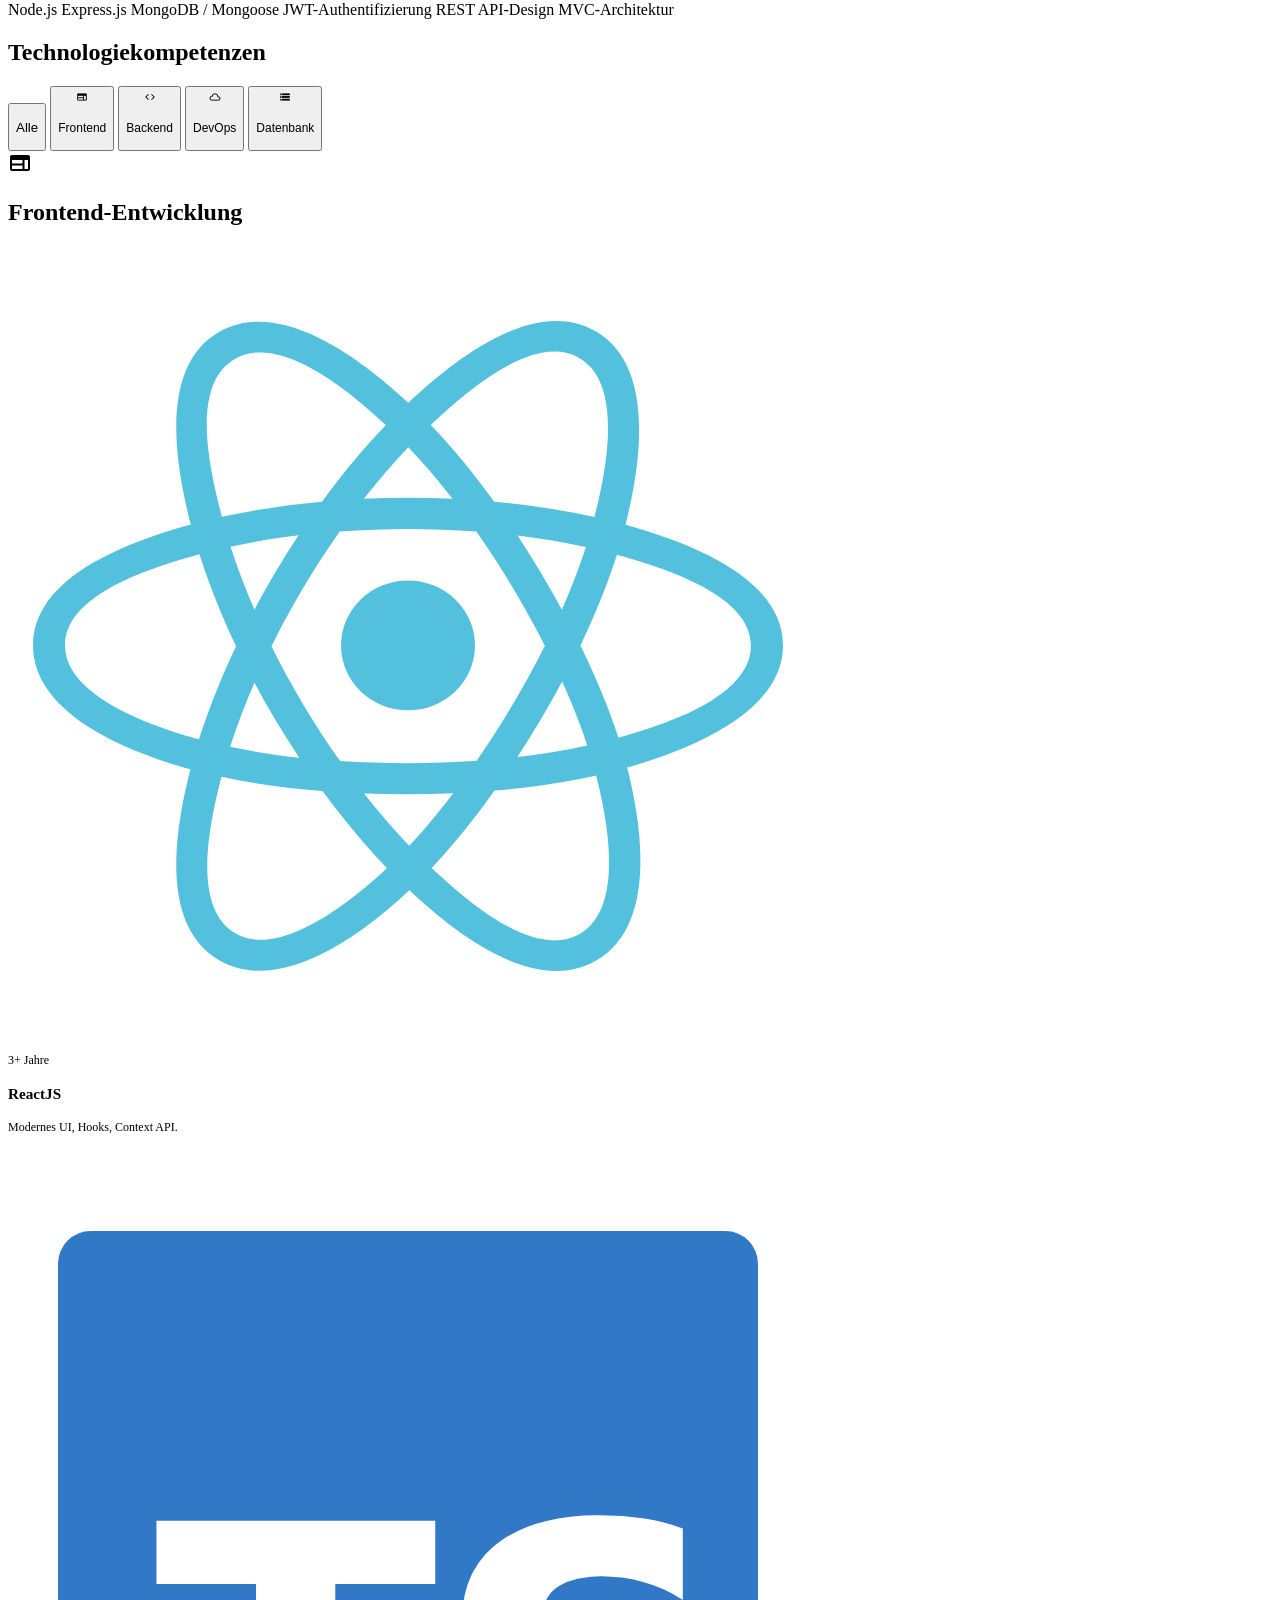
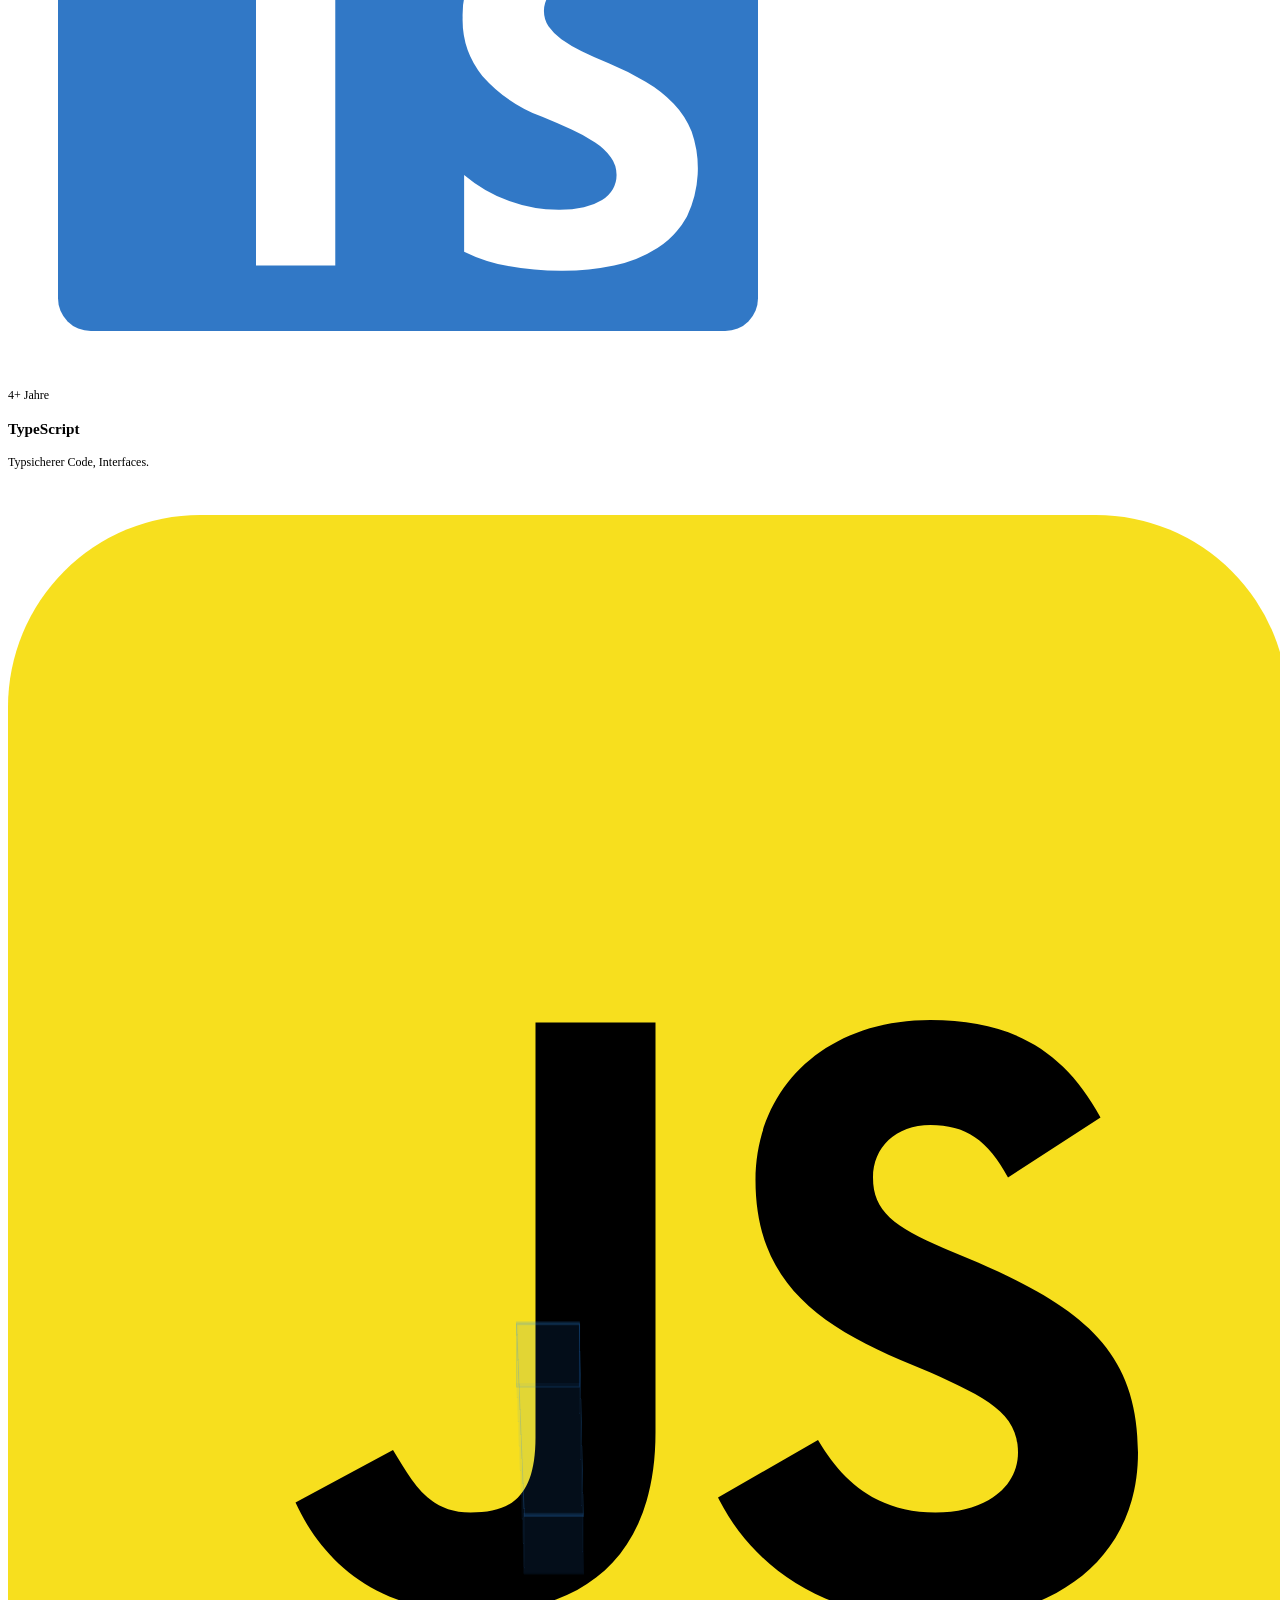
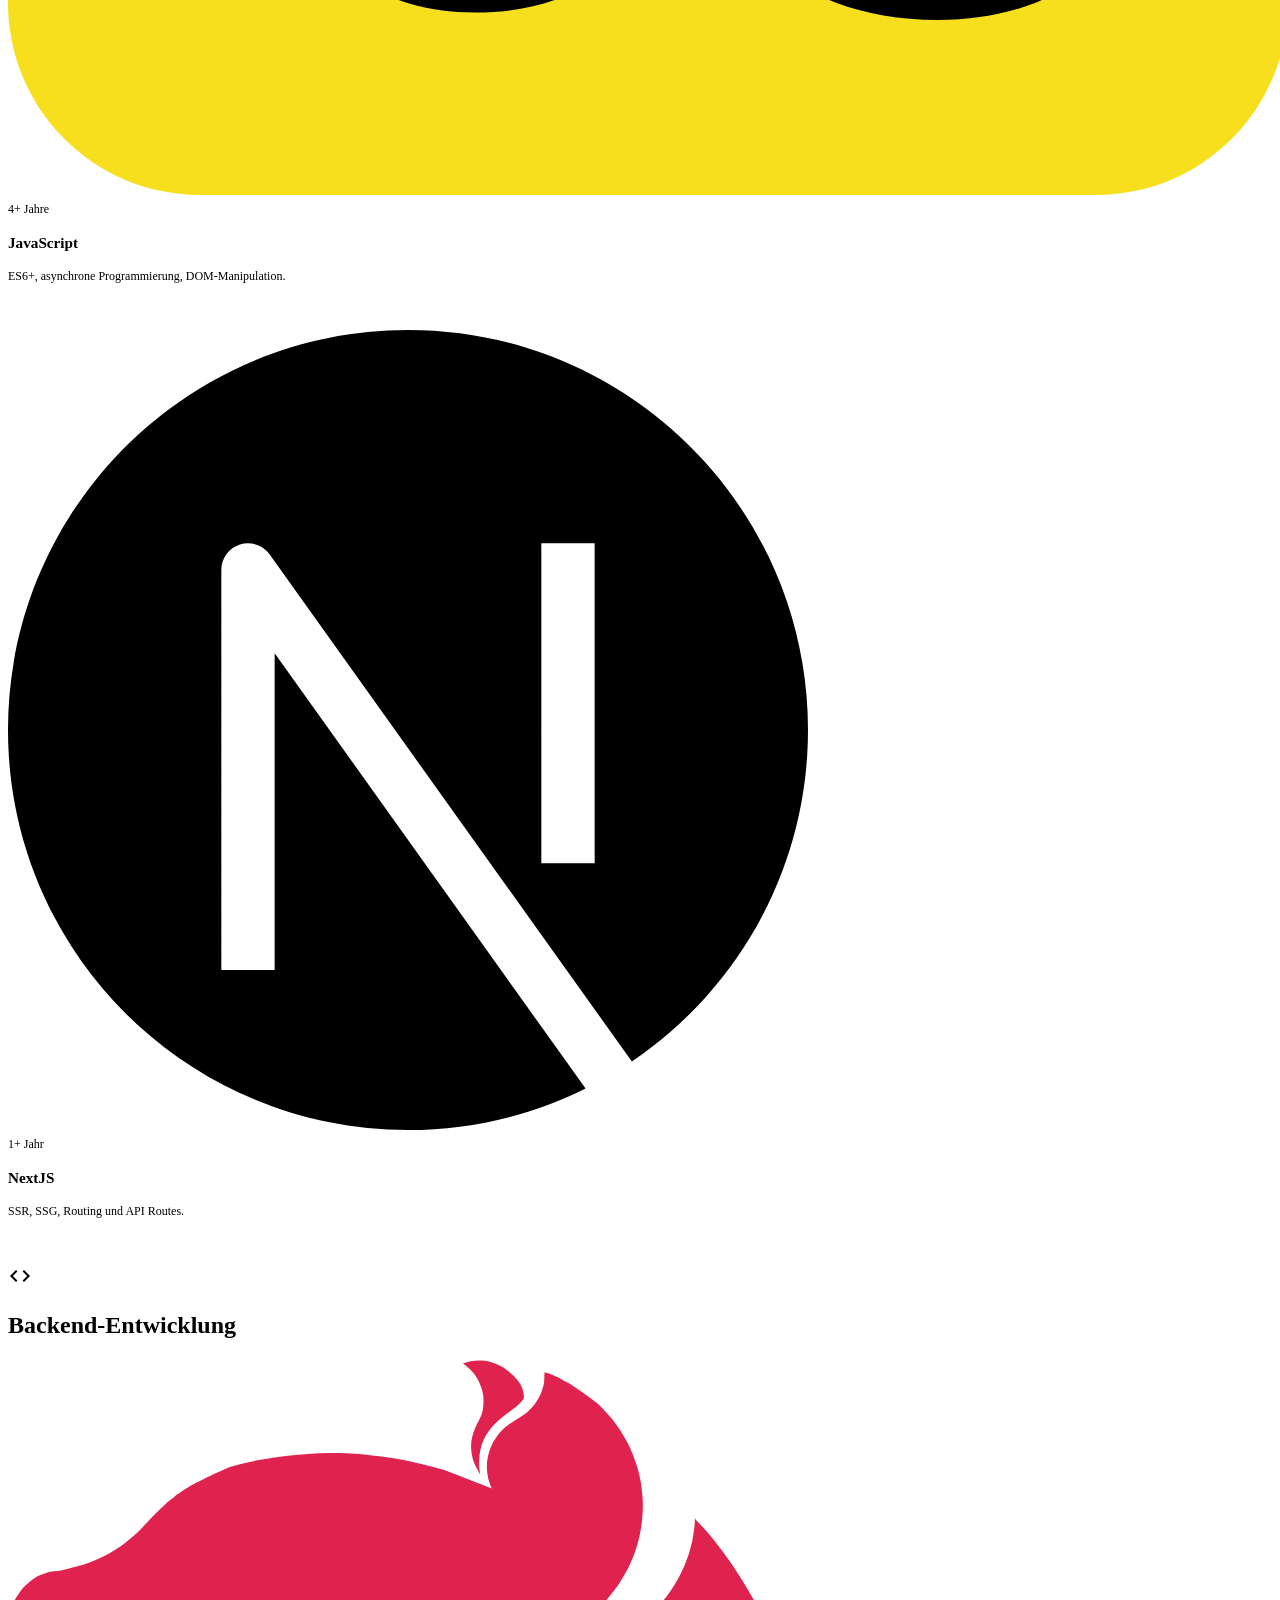
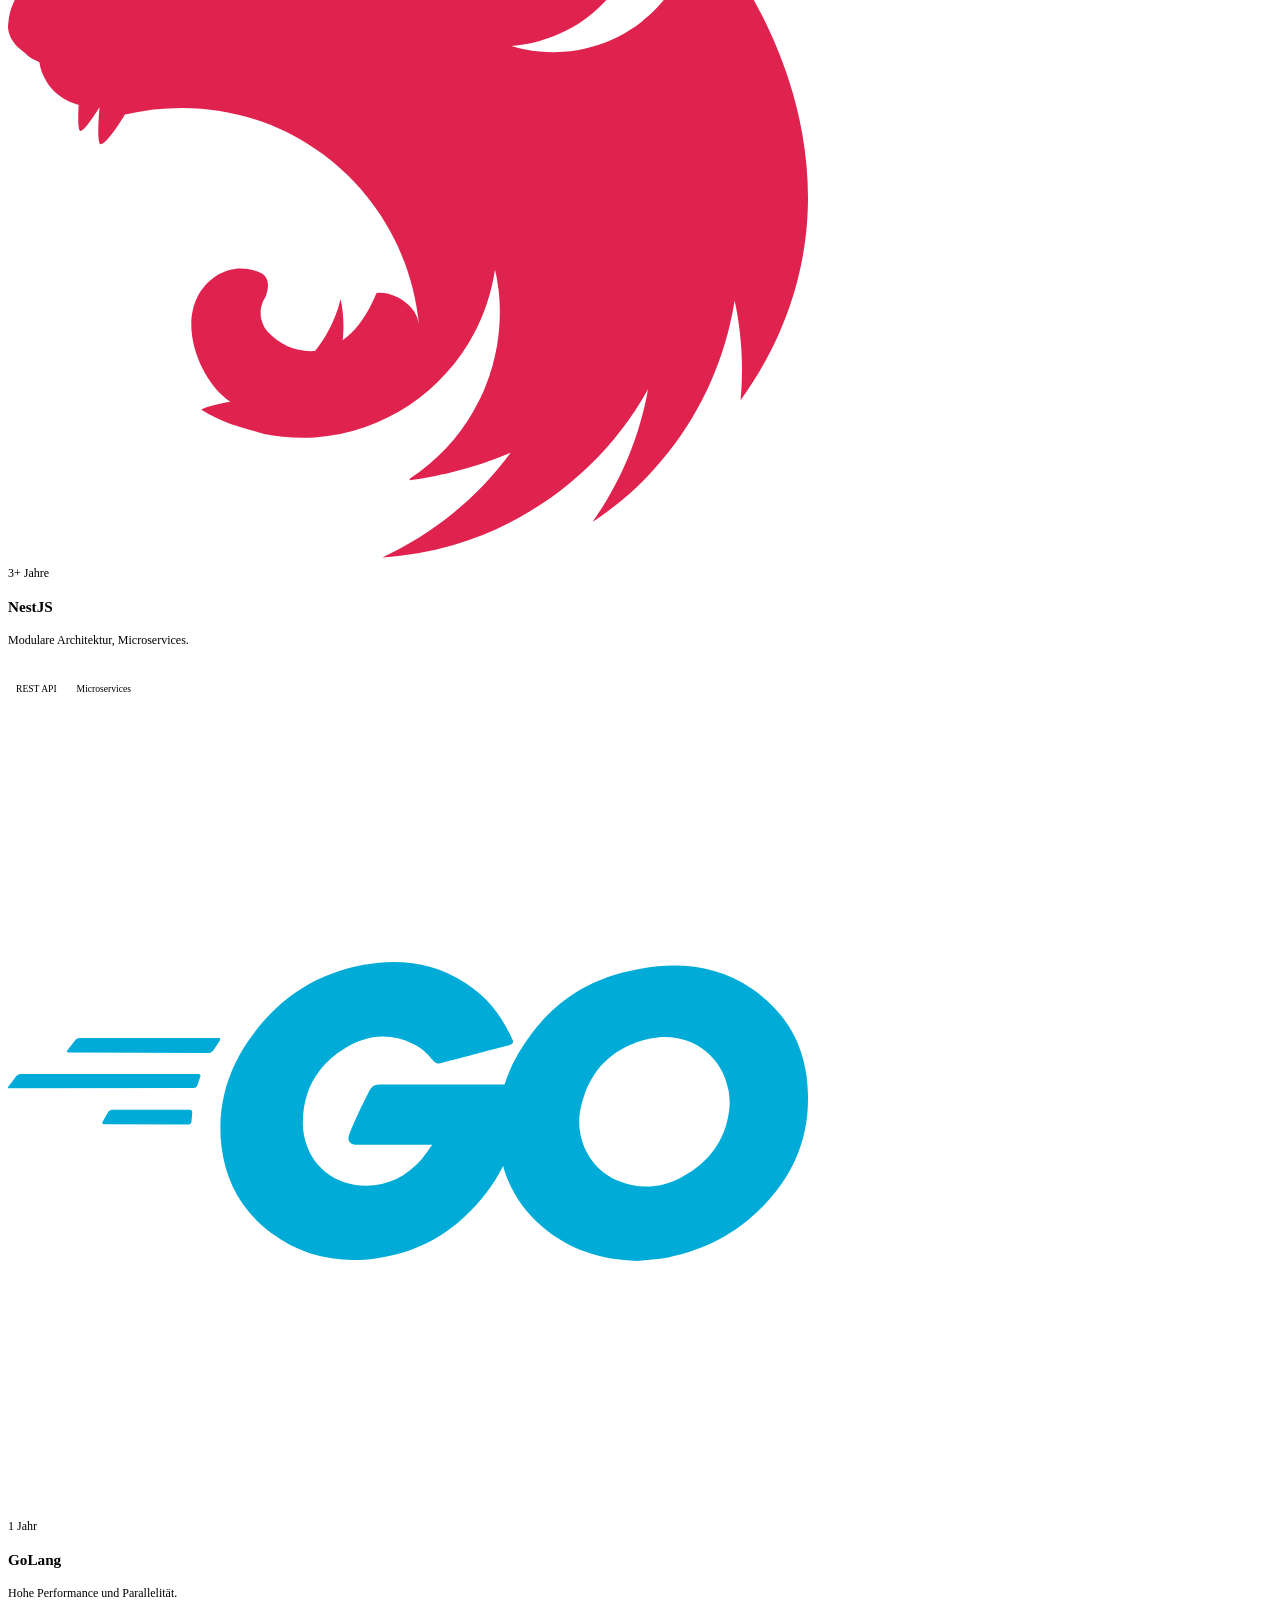
==== commit 190dee1e: "Add SVG icons for Next.js, PostgreSQL, RabbitMQ, React, Redis, and TypeScript - Added nextjs-icon.sv" ====
--- a/german.html
+++ b/german.html
@@ -1515,9 +1515,11 @@
             href="https://github.com/bbalbayrak"
             target="_blank"
           >
-            <span class="material-symbols-outlined text-[20px]"
-              >call_merge</span
-            >
+            <img
+              src="./icons/git-black-icon.svg"
+              alt="Git"
+              class="w-6 h-6 filter invert"
+            />
             <span class="truncate">GitHub-Profil</span>
           </a>
         </div>
@@ -1819,7 +1821,7 @@
               >
                 <span
                   class="material-symbols-outlined text-[16px] text-text-muted group-hover:text-white"
-                  >dns</span
+                  >code</span
                 >
                 <p
                   class="text-text-muted group-hover:text-white text-xs font-medium leading-normal"
@@ -1883,10 +1885,11 @@
                       <div
                         class="size-9 rounded-md bg-[#111a22] flex items-center justify-center group-hover:bg-primary/20 transition-colors"
                       >
-                        <span
-                          class="material-symbols-outlined text-[#61dafb] text-xl"
-                          >responsive_layout</span
-                        >
+                        <img
+                          src="./icons/react-icon.svg"
+                          alt="ReactJS"
+                          class="w-6 h-6 text-[#61dafb]"
+                        />
                       </div>
                       <span
                         class="bg-[#111a22] text-text-muted text-[10px] font-semibold px-1.5 py-0.5 rounded"
@@ -1916,10 +1919,11 @@
                       <div
                         class="size-9 rounded-md bg-[#111a22] flex items-center justify-center group-hover:bg-primary/20 transition-colors"
                       >
-                        <span
-                          class="material-symbols-outlined text-[#3178c6] text-xl"
-                          >integration_instructions</span
-                        >
+                        <img
+                          src="./icons/ts-icon.svg"
+                          alt="TypeScript"
+                          class="w-6 h-6 text-[#3178c6]"
+                        />
                       </div>
                       <span
                         class="bg-[#111a22] text-text-muted text-[10px] font-semibold px-1.5 py-0.5 rounded"
@@ -1951,15 +1955,11 @@
                       <div
                         class="size-9 rounded-md bg-[#111a22] flex items-center justify-center group-hover:bg-primary/20 transition-colors"
                       >
-                        <svg
+                        <img
+                          src="./icons/js-icon.svg"
+                          alt="JavaScript"
                           class="w-6 h-6 text-[#f7df1e]"
-                          fill="currentColor"
-                          viewBox="0 0 24 24"
-                        >
-                          <path
-                            d="M0 0h24v24H0V0zm22.034 18.276c-.175-1.095-.888-2.015-3.003-2.873-.736-.345-1.554-.585-1.797-1.14-.091-.33-.105-.51-.046-.705.15-.646.915-.84 1.515-.66.39.12.75.42.976.9 1.034-.676 1.034-.676 1.755-1.125-.27-.42-.404-.601-.586-.78-.63-.705-1.469-1.065-2.834-1.034l-.705.089c-.676.165-1.32.525-1.71 1.005-1.14 1.291-.811 3.541.569 4.471 1.365 1.02 3.361 1.244 3.616 2.205.24 1.17-.87 1.545-1.966 1.41-.811-.18-1.26-.586-1.755-1.336l-1.83 1.051c.21.48.45.689.81 1.109 1.74 1.756 6.09 1.666 6.871-1.004.029-.09.24-.705.074-1.65l.046.067zm-8.983-7.245h-2.248c0 1.938-.009 3.864-.009 5.805 0 1.232.063 2.363-.138 2.711-.33.689-1.18.601-1.566.48-.396-.196-.597-.466-.83-.855-.063-.105-.11-.196-.127-.196l-1.825 1.125c.305.63.75 1.172 1.324 1.517.855.51 2.004.675 3.207.405.783-.226 1.458-.691 1.811-1.411.51-.93.402-2.07.397-3.346.012-2.054 0-4.109 0-6.179l.004-.056z"
-                          />
-                        </svg>
+                        />
                       </div>
                       <span
                         class="bg-[#111a22] text-text-muted text-[10px] font-semibold px-1.5 py-0.5 rounded"
@@ -1970,7 +1970,7 @@
                       JavaScript
                     </h3>
                     <p
-                      class="text-text-muted text-xs leading-snug line-clamp-2"
+                      class="text-text-muted text-xs leading-snug min-h-[40px]"
                     >
                       ES6+, asynchrone Programmierung, DOM-Manipulation.
                     </p>
@@ -1991,10 +1991,11 @@
                       <div
                         class="size-9 rounded-md bg-[#111a22] flex items-center justify-center group-hover:bg-primary/20 transition-colors"
                       >
-                        <span
-                          class="material-symbols-outlined text-white text-xl"
-                          >Ads_Click</span
-                        >
+                        <img
+                          src="./icons/nextjs-icon.svg"
+                          alt="NextJS"
+                          class="w-6 h-6 filter invert"
+                        />
                       </div>
                       <span
                         class="bg-[#111a22] text-text-muted text-[10px] font-semibold px-1.5 py-0.5 rounded"
@@ -2023,7 +2024,7 @@
                 class="flex items-center gap-2 px-4 pb-2 pt-4 border-b border-[#233648] mb-4"
               >
                 <span class="material-symbols-outlined text-primary text-xl"
-                  >dns</span
+                  >code</span
                 >
                 <h2
                   class="text-white text-lg font-bold leading-tight tracking-[-0.015em]"
@@ -2042,10 +2043,11 @@
                       <div
                         class="size-9 rounded-md bg-[#111a22] flex items-center justify-center group-hover:bg-primary/20 transition-colors"
                       >
-                        <span
-                          class="material-symbols-outlined text-[#e0234e] text-xl"
-                          >layers</span
-                        >
+                        <img
+                          src="./icons/nest-icon.svg"
+                          alt="NestJS"
+                          class="w-6 h-6 text-[#e0234e]"
+                        />
                       </div>
                       <span
                         class="bg-[#111a22] text-text-muted text-[10px] font-semibold px-1.5 py-0.5 rounded"
@@ -2085,10 +2087,11 @@
                       <div
                         class="size-9 rounded-md bg-[#111a22] flex items-center justify-center group-hover:bg-primary/20 transition-colors"
                       >
-                        <span
-                          class="material-symbols-outlined text-[#00add8] text-xl"
-                          >terminal</span
-                        >
+                        <img
+                          src="./icons/go-icon.svg"
+                          alt="GoLang"
+                          class="w-6 h-6 text-[#00add8]"
+                        />
                       </div>
                       <span
                         class="bg-[#111a22] text-text-muted text-[10px] font-semibold px-1.5 py-0.5 rounded"
@@ -2128,14 +2131,15 @@
                       <div
                         class="size-9 rounded-md bg-[#111a22] flex items-center justify-center group-hover:bg-primary/20 transition-colors"
                       >
-                        <span
-                          class="material-symbols-outlined text-[#ff6600] text-xl"
-                          >move_up</span
-                        >
+                        <img
+                          src="./icons/rabbitmq-icon.svg"
+                          alt="RabbitMQ"
+                          class="w-6 h-6 text-[#ff6600]"
+                        />
                       </div>
                       <span
                         class="bg-[#111a22] text-text-muted text-[10px] font-semibold px-1.5 py-0.5 rounded"
-                        >2 Jahre</span
+                        >2+ Jahre</span
                       >
                     </div>
                     <h3 class="text-white text-sm font-bold mb-1">RabbitMQ</h3>
@@ -2167,34 +2171,38 @@
                       <div
                         class="size-9 rounded-md bg-[#111a22] flex items-center justify-center group-hover:bg-primary/20 transition-colors"
                       >
-                        <span
-                          class="material-symbols-outlined text-[#ffe873] text-xl"
-                          >database</span
-                        >
+                        <img
+                          src="./icons/java.svg"
+                          alt="SQL"
+                          class="w-6 h-6 filter invert"
+                        />
                       </div>
                       <span
                         class="bg-[#111a22] text-text-muted text-[10px] font-semibold px-1.5 py-0.5 rounded"
-                        >4+ Jahre</span
-                      >
-                    </div>
-                    <h3 class="text-white text-sm font-bold mb-1">SQL</h3>
+                        >2+ Jahre</span
+                      >
+                    </div>
+                    <h3 class="text-white text-sm font-bold mb-1">Java</h3>
                     <p
                       class="text-text-muted text-xs leading-snug line-clamp-2"
                     >
-                      Komplexe Abfragen, relationales Modellieren und
-                      Datenintegrität.
+                      Spring Boot, Hibernate, REST-APIs, Microservices.
                     </p>
                     <div class="w-full bg-[#111a22] rounded-full h-1 mt-3">
                       <div
-                        class="bg-[#ffe873] h-1 rounded-full"
-                        style="width: 90%"
+                        class="bg-[#ffffff] h-1 rounded-full"
+                        style="width: 60%"
                       ></div>
                     </div>
                   </div>
                   <div class="flex flex-wrap gap-1 mt-2">
                     <span
                       class="text-[9px] bg-[#111a22] text-[#92adc9] px-1.5 py-0.5 rounded"
-                      >SQL</span
+                      >Spring Boot</span
+                    >
+                    <span
+                      class="text-[9px] bg-[#111a22] text-[#92adc9] px-1.5 py-0.5 rounded"
+                      >Hibernate</span
                     >
                   </div>
                 </div>
@@ -2223,10 +2231,11 @@
                       <div
                         class="size-8 rounded bg-[#111a22] flex items-center justify-center shrink-0"
                       >
-                        <span
-                          class="material-symbols-outlined text-[#336791] text-lg"
-                          >database</span
-                        >
+                        <img
+                          src="./icons/postgresql-icon.svg"
+                          alt="PostgreSQL"
+                          class="w-5 h-5"
+                        />
                       </div>
                       <span
                         class="text-[10px] bg-[#111a22] text-text-muted px-1.5 py-0.5 rounded"
@@ -2249,10 +2258,11 @@
                       <div
                         class="size-8 rounded bg-[#111a22] flex items-center justify-center shrink-0"
                       >
-                        <span
-                          class="material-symbols-outlined text-[#47a248] text-lg"
-                          >schema</span
-                        >
+                        <img
+                          src="./icons/mongodb-icon.svg"
+                          alt="MongoDB"
+                          class="w-5 h-5"
+                        />
                       </div>
                       <span
                         class="text-[10px] bg-[#111a22] text-text-muted px-1.5 py-0.5 rounded"
@@ -2274,10 +2284,11 @@
                       <div
                         class="size-8 rounded bg-[#111a22] flex items-center justify-center shrink-0"
                       >
-                        <span
-                          class="material-symbols-outlined text-[#d82c20] text-lg"
-                          >memory</span
-                        >
+                        <img
+                          src="./icons/redis-icon.svg"
+                          alt="Redis"
+                          class="w-5 h-5"
+                        />
                       </div>
                       <span
                         class="text-[10px] bg-[#111a22] text-text-muted px-1.5 py-0.5 rounded"
@@ -2300,10 +2311,11 @@
                       <div
                         class="size-8 rounded bg-[#111a22] flex items-center justify-center shrink-0"
                       >
-                        <span
-                          class="material-symbols-outlined text-[#00758f] text-lg"
-                          >database</span
-                        >
+                        <img
+                          src="./icons/mysql-icon.svg"
+                          alt="MySQL"
+                          class="w-5 h-5 filter invert"
+                        />
                       </div>
                       <span
                         class="text-[10px] bg-[#111a22] text-text-muted px-1.5 py-0.5 rounded"
@@ -2337,28 +2349,31 @@
                   <div
                     class="bg-[#233648] p-3 rounded-lg text-center hover:bg-[#2f455a] transition-colors border border-transparent hover:border-primary/30 flex flex-col items-center justify-center h-full"
                   >
-                    <span
-                      class="material-symbols-outlined text-[#2496ed] text-2xl mb-1.5"
-                      >deployed_code</span
-                    >
+                    <img
+                      src="./icons/docker-icon.svg"
+                      alt="Docker"
+                      class="w-6 h-6 mb-1.5"
+                    />
                     <h4 class="text-white font-bold text-xs">Docker</h4>
                   </div>
                   <div
                     class="bg-[#233648] p-3 rounded-lg text-center hover:bg-[#2f455a] transition-colors border border-transparent hover:border-primary/30 flex flex-col items-center justify-center h-full"
                   >
-                    <span
-                      class="material-symbols-outlined text-[#ff9900] text-2xl mb-1.5"
-                      >cloud</span
-                    >
+                    <img
+                      src="./icons/aws-icon.svg"
+                      alt="AWS"
+                      class="w-10 h-10 mb-1.5 text-[#FF9900]"
+                    />
                     <h4 class="text-white font-bold text-xs">AWS</h4>
                   </div>
                   <div
                     class="bg-[#233648] p-3 rounded-lg text-center hover:bg-[#2f455a] transition-colors border border-transparent hover:border-primary/30 flex flex-col items-center justify-center h-full"
                   >
-                    <span
-                      class="material-symbols-outlined text-[#f05032] text-2xl mb-1.5"
-                      >call_merge</span
-                    >
+                    <img
+                      src="./icons/git-icon.svg"
+                      alt="Git"
+                      class="w-6 h-6 mb-1.5 text-[#f05033]"
+                    />
                     <h4 class="text-white font-bold text-xs">Git</h4>
                   </div>
                   <div
@@ -2382,10 +2397,11 @@
                   <div
                     class="bg-[#233648] p-3 rounded-lg text-center hover:bg-[#2f455a] transition-colors border border-transparent hover:border-primary/30 flex flex-col items-center justify-center h-full"
                   >
-                    <span
-                      class="material-symbols-outlined text-[#326ce5] text-2xl mb-1.5"
-                      >anchor</span
-                    >
+                    <img
+                      src="./icons/k8s-icon.svg"
+                      alt="Kubernetes"
+                      class="w-6 h-6 mb-1.5 text-[#326ce5]"
+                    />
                     <h4 class="text-white font-bold text-xs">K8s</h4>
                   </div>
                 </div>
